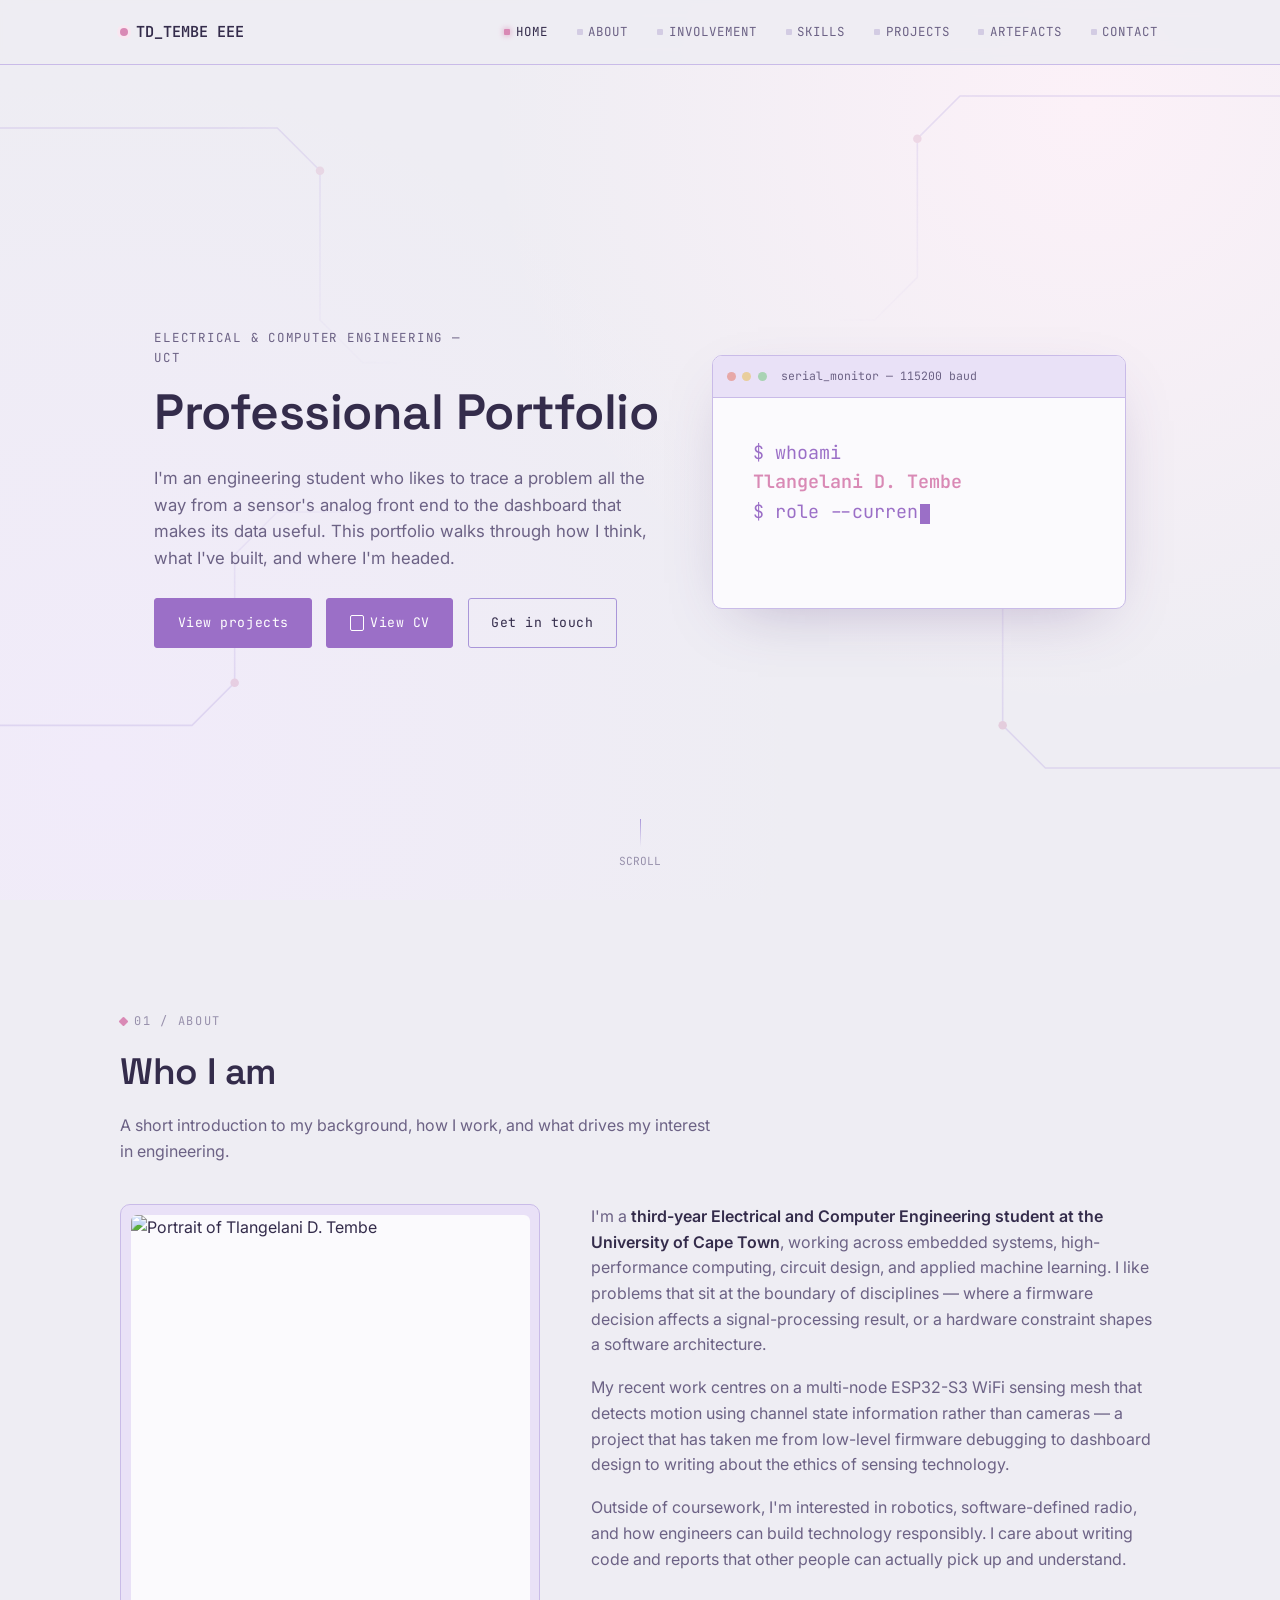
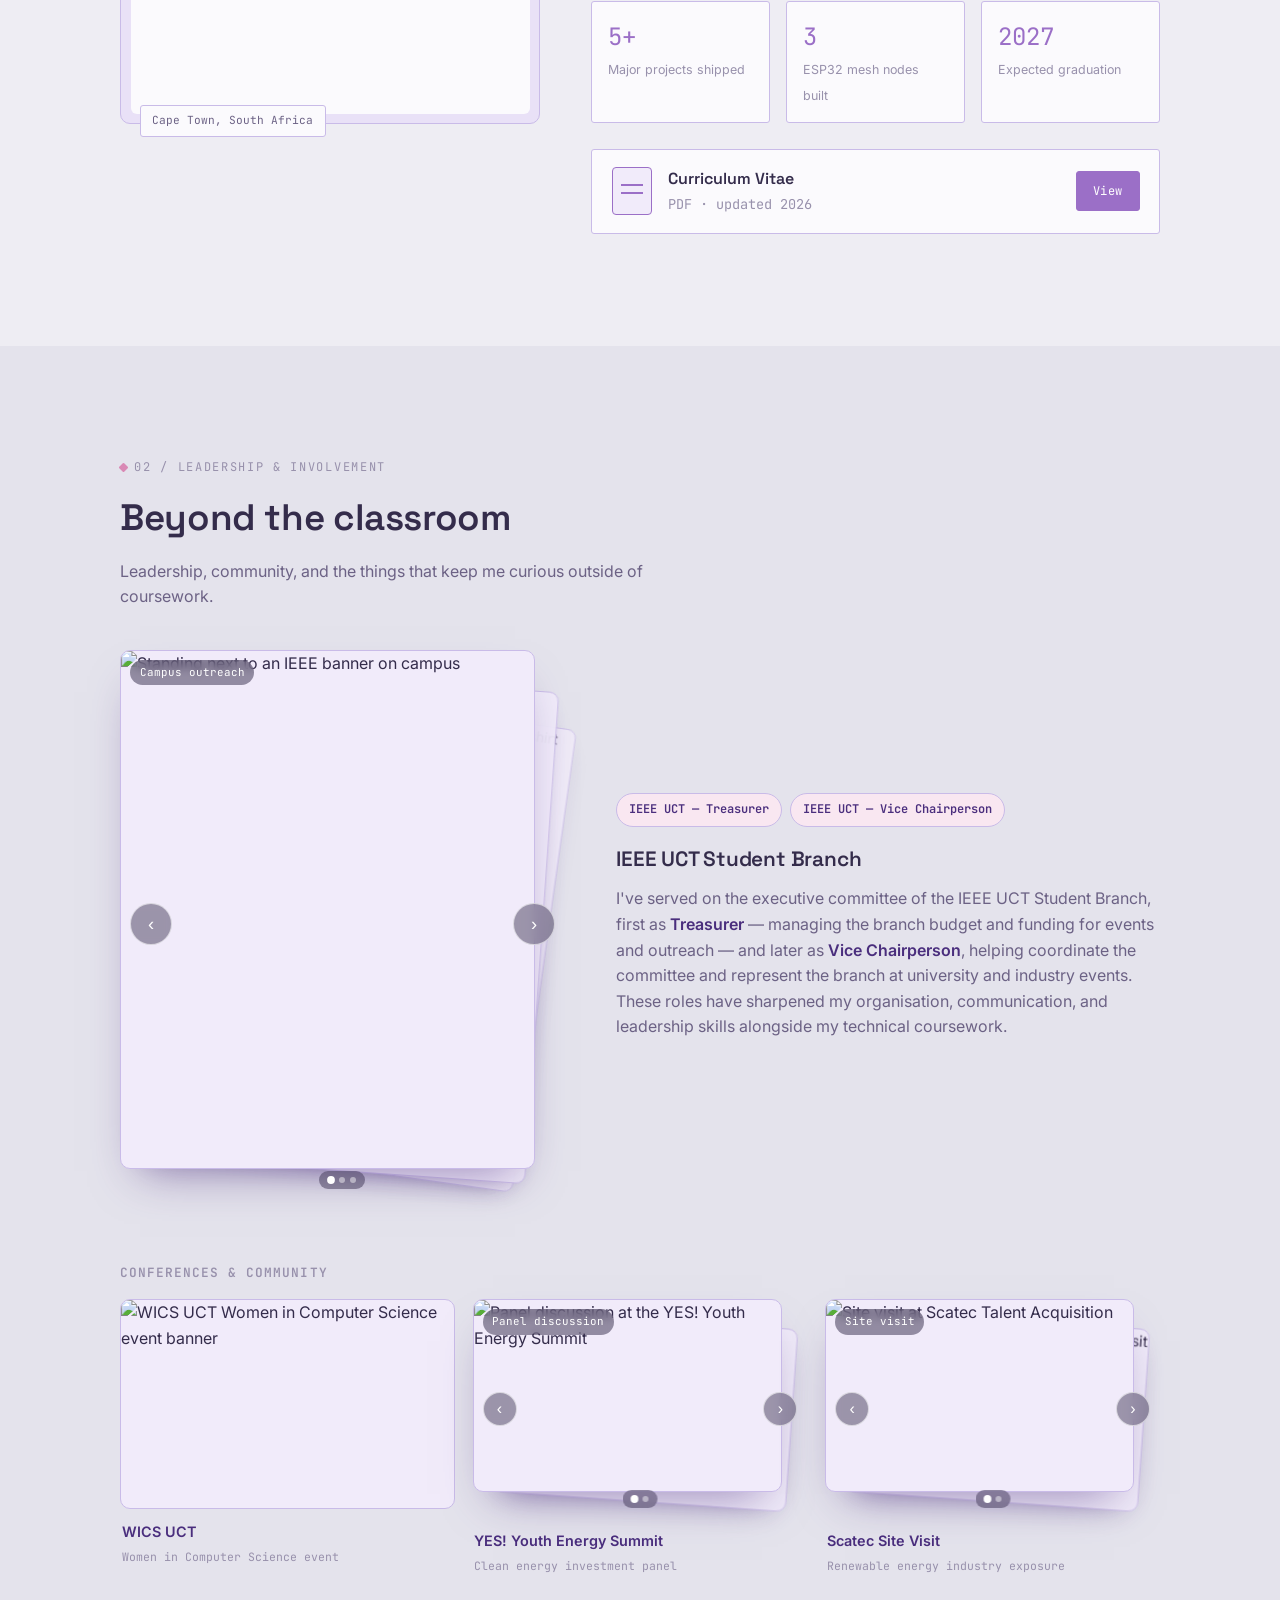
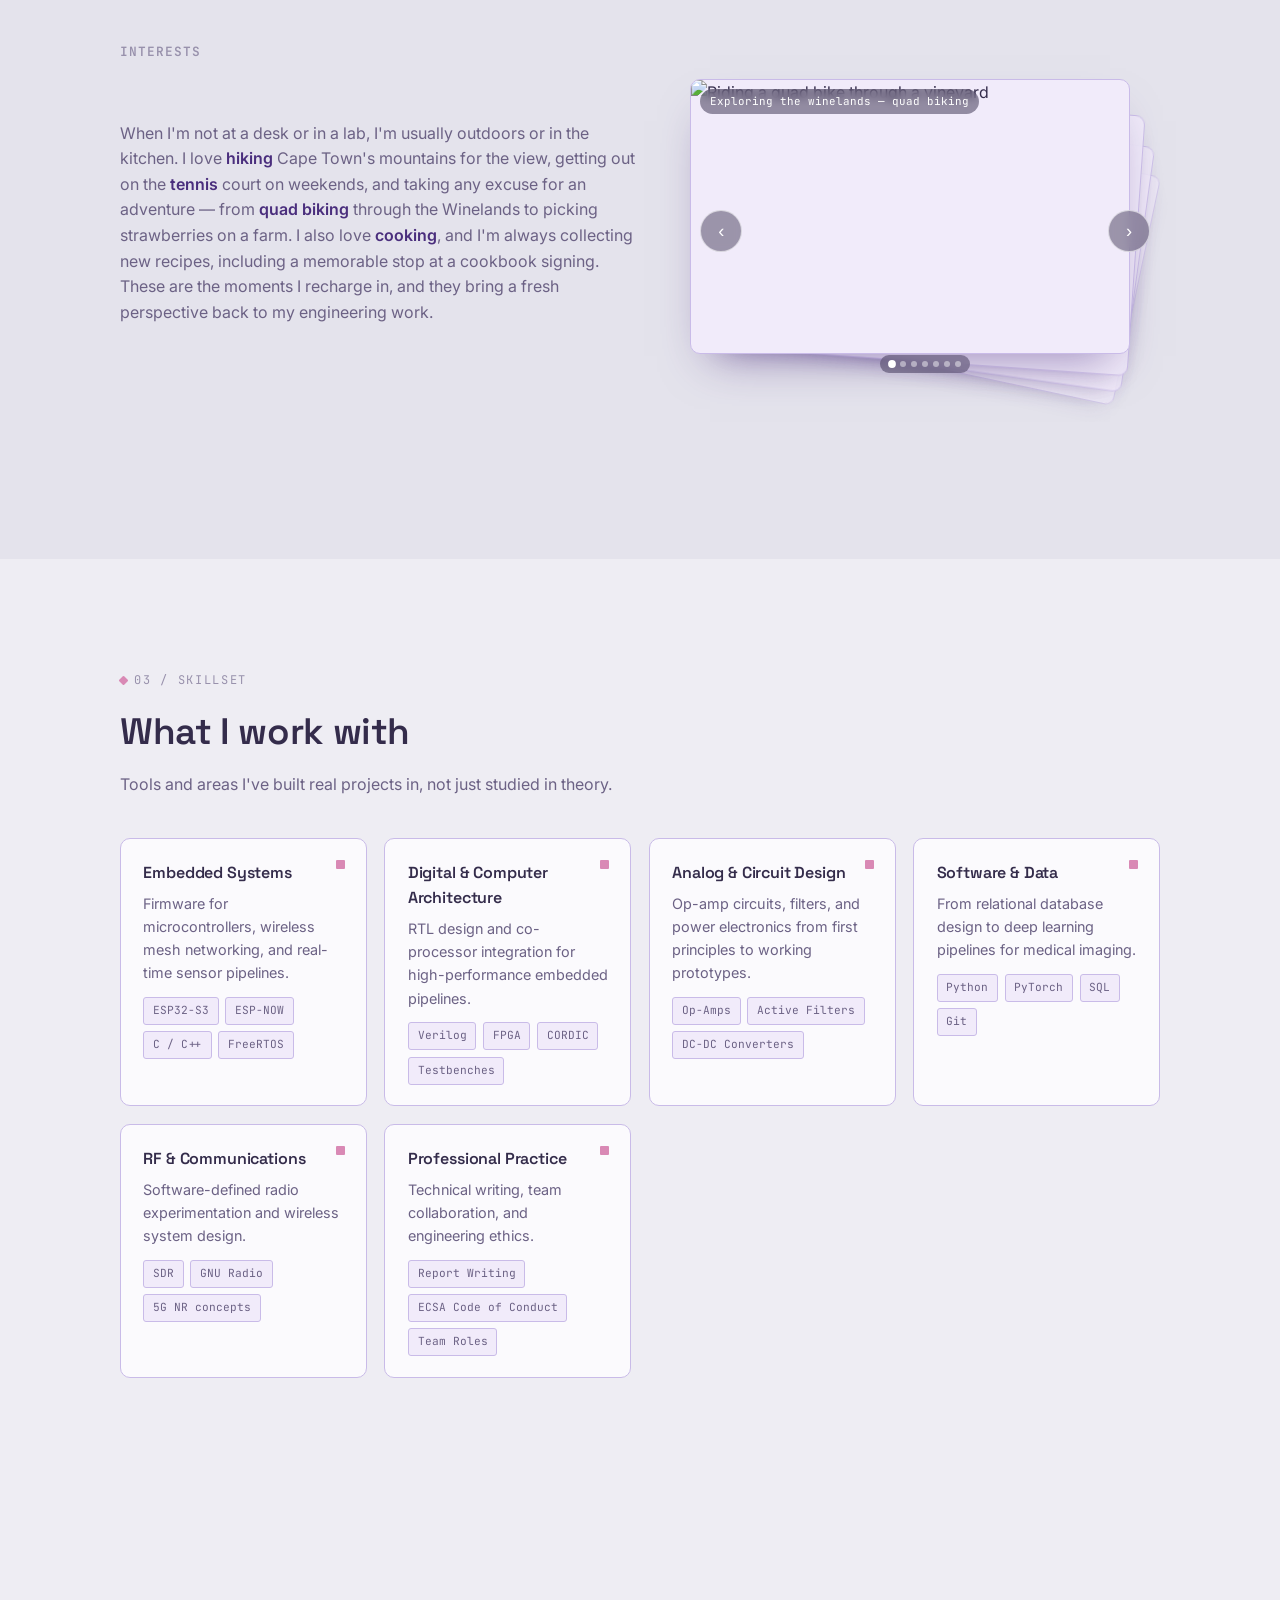
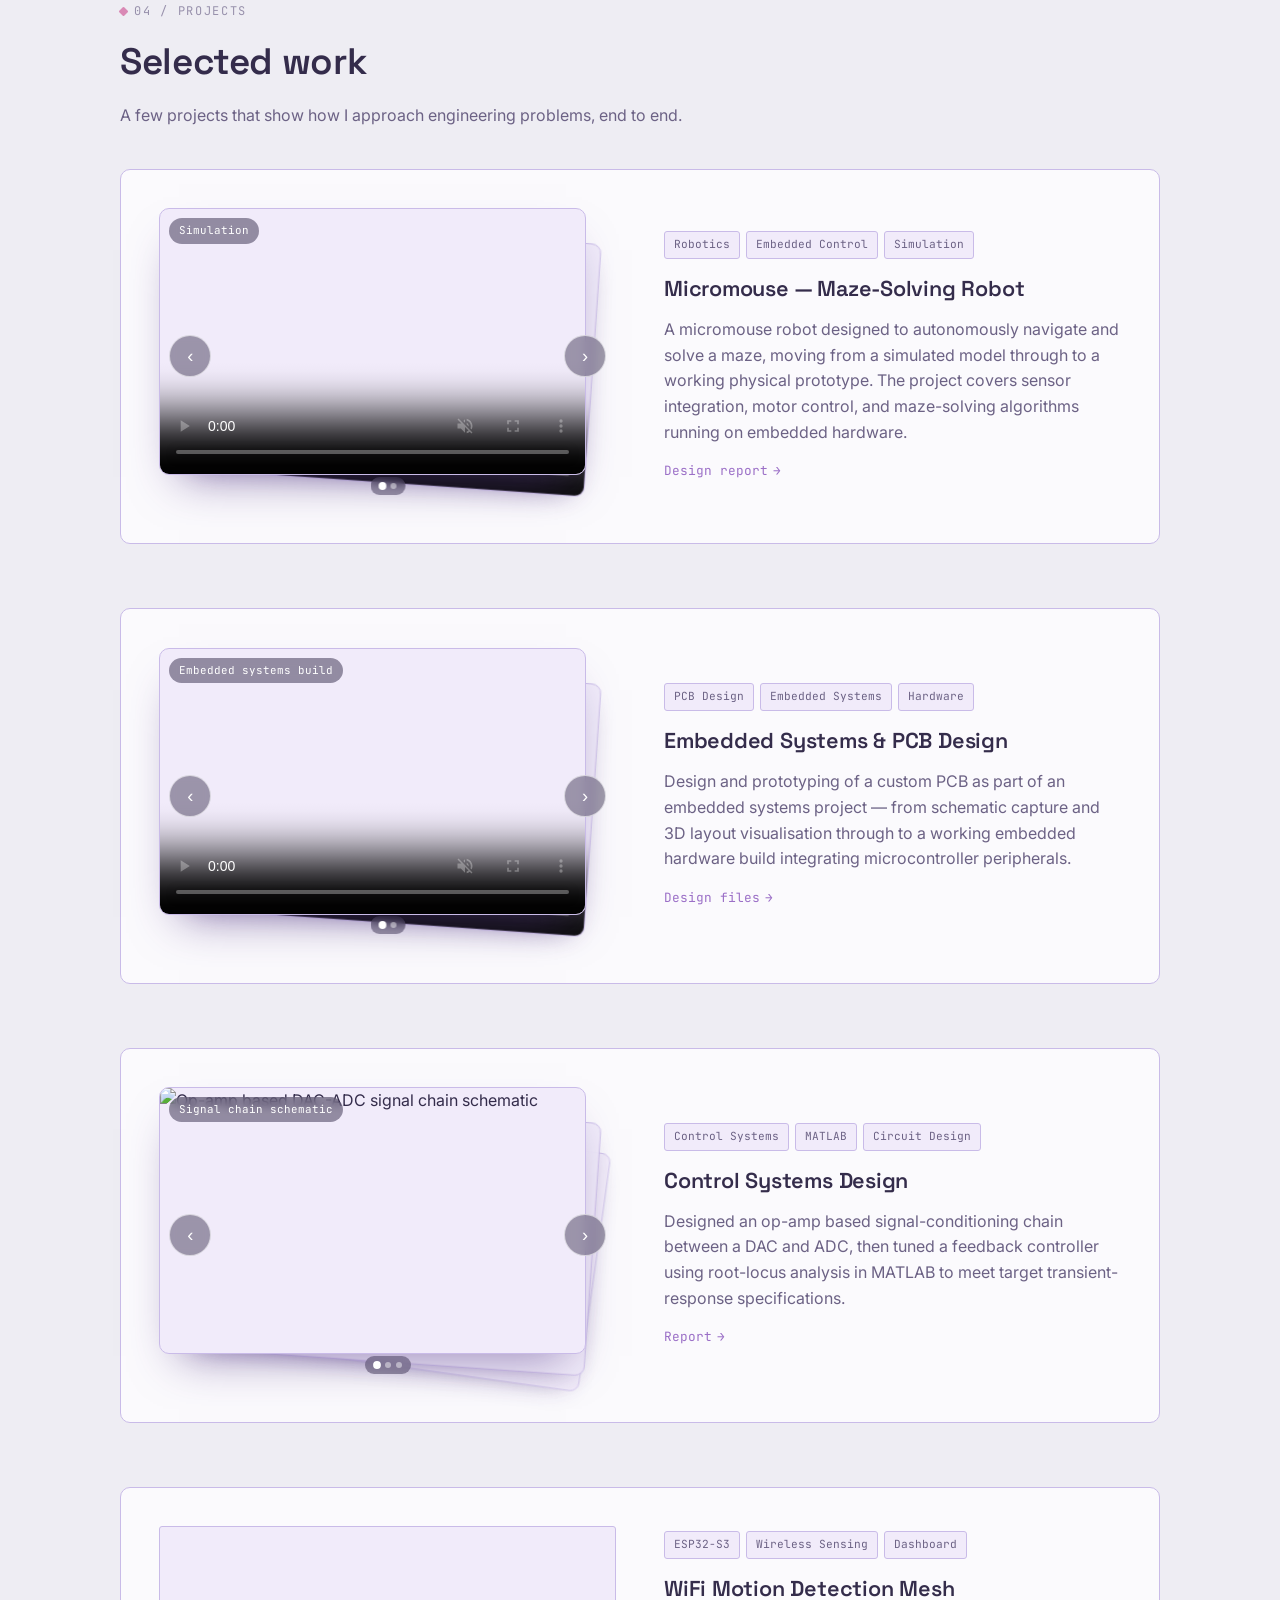
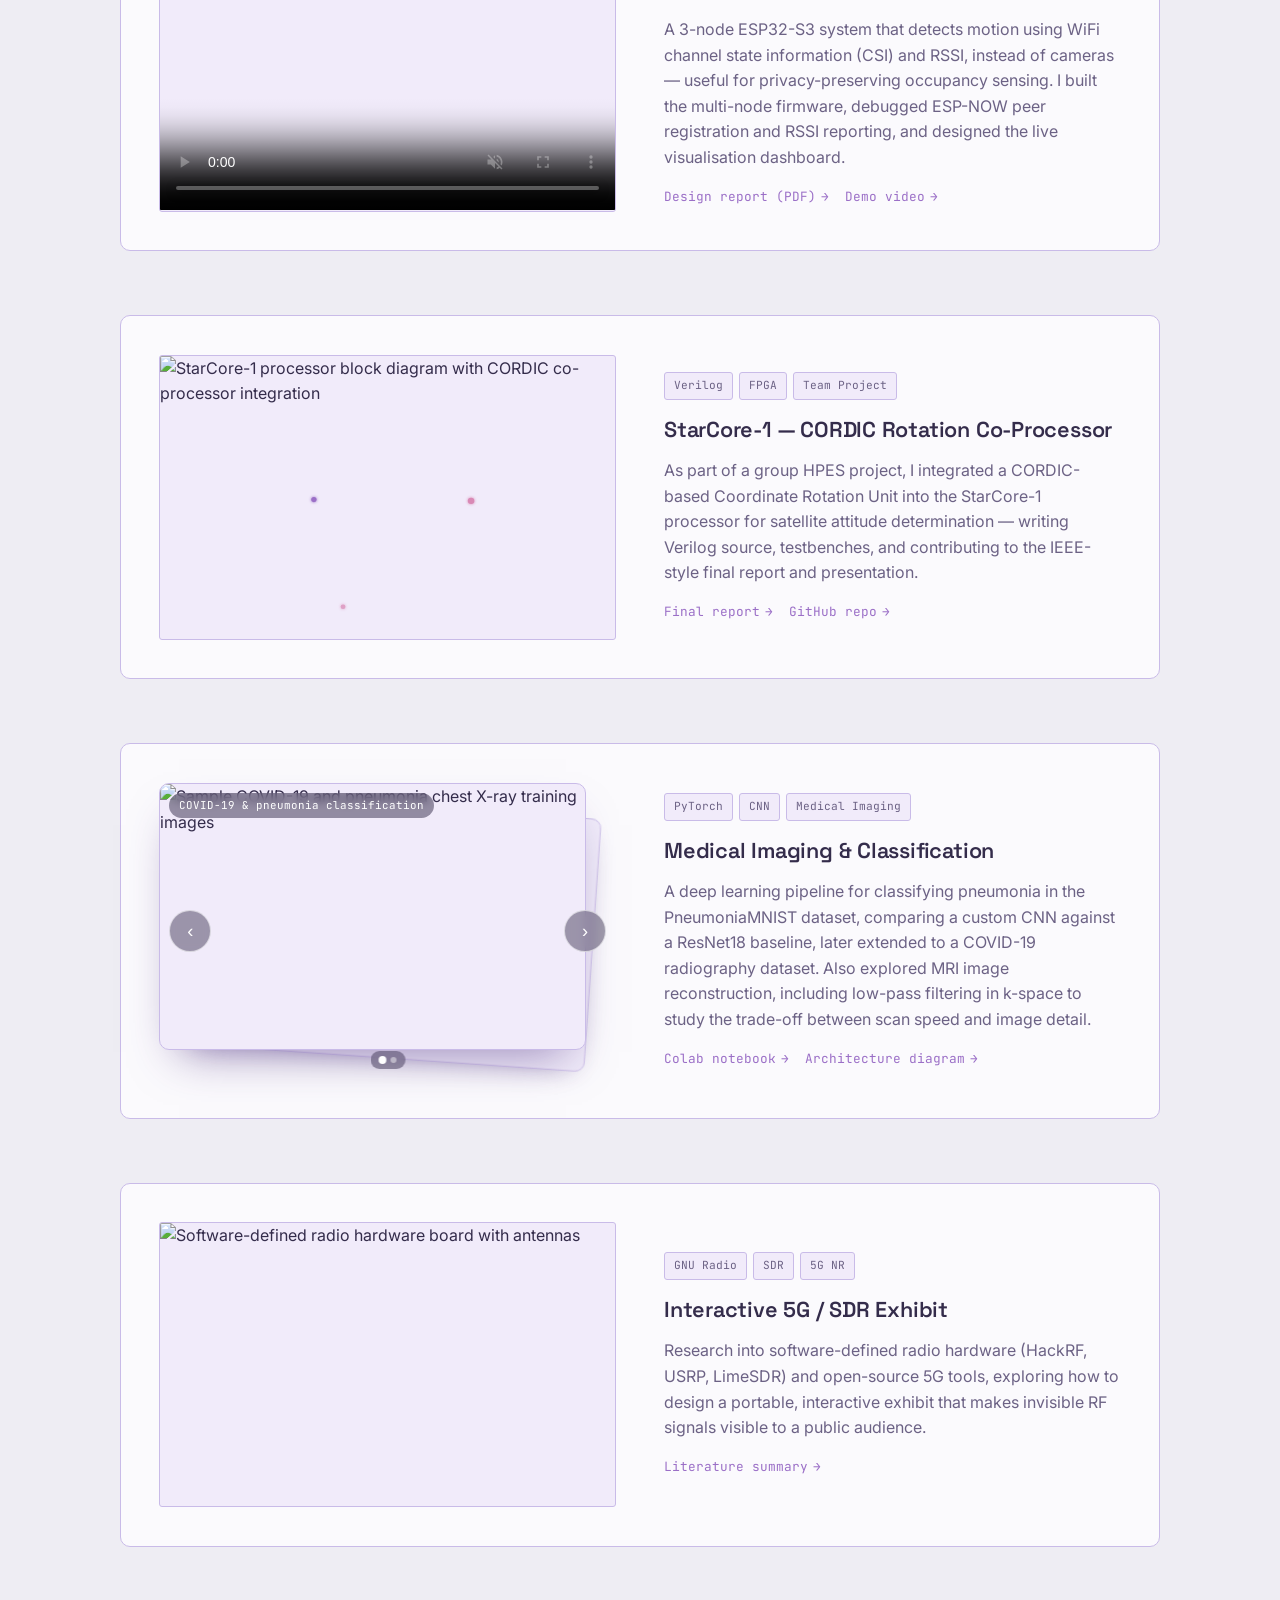
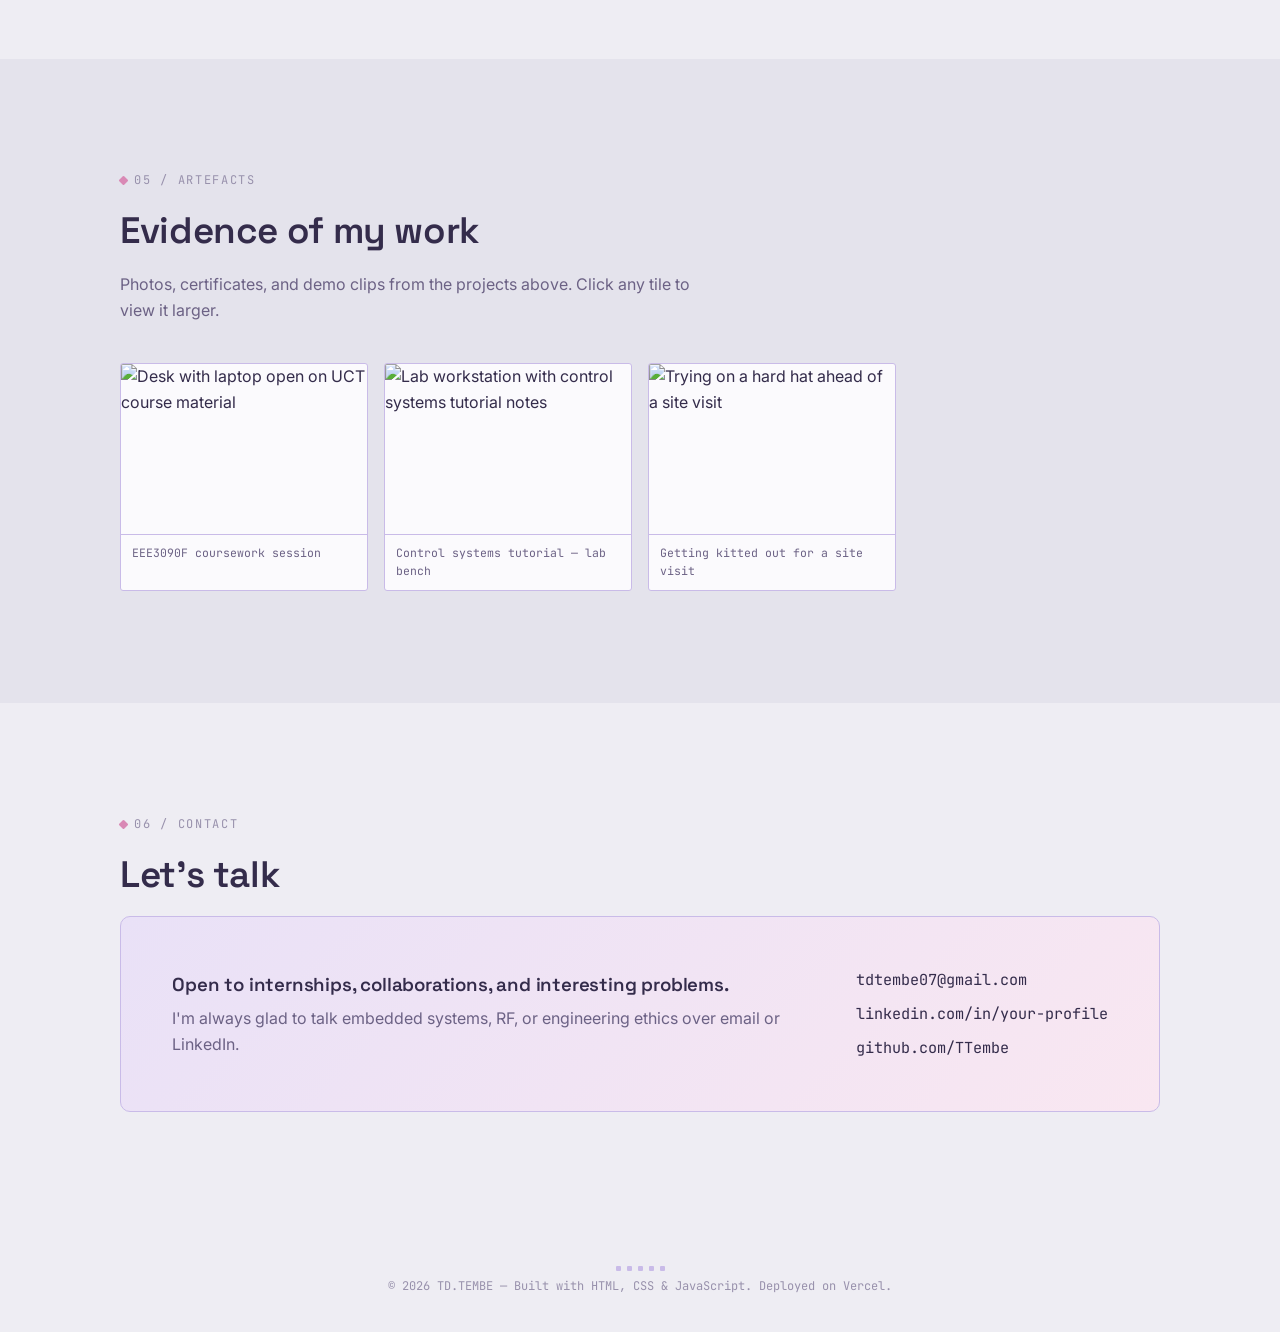
==== index.html @ f71662ce "Add files via upload" ====
<!DOCTYPE html>
<html lang="en">
<head>
<meta charset="UTF-8">
<meta name="viewport" content="width=device-width, initial-scale=1.0">
<title>Tlangelani D. Tembe | Electrical &amp; Computer Engineering Portfolio</title>
<meta name="description" content="E-portfolio of Tlangelani Tembe, Electrical and Computer Engineering student at UCT — embedded systems, RF, and edge AI projects.">

<link rel="preconnect" href="https://fonts.googleapis.com">
<link rel="preconnect" href="https://fonts.gstatic.com" crossorigin>
<link href="https://fonts.googleapis.com/css2?family=Space+Grotesk:wght@500;600;700&family=Inter:wght@400;500;600&family=JetBrains+Mono:wght@400;500;600&display=swap" rel="stylesheet">
<link rel="stylesheet" href="style.css">
</head>
<body>

<!-- ============================== NAV ============================== -->
<nav class="nav">
  <div class="wrap">
    <a href="#home" class="nav-brand"><span class="dot"></span>TD_TEMBE  EEE</a>
    <button class="nav-toggle" id="navToggle" aria-label="Toggle menu" aria-expanded="false">
      <span></span>
    </button>
    <ul class="nav-links" id="navLinks">
      <li><a href="#home" class="nav-link" data-section="home">Home</a></li>
      <li><a href="#about" class="nav-link" data-section="about">About</a></li>
      <li><a href="#involvement" class="nav-link" data-section="involvement">Involvement</a></li>
      <li><a href="#skills" class="nav-link" data-section="skills">Skills</a></li>
      <li><a href="#projects" class="nav-link" data-section="projects">Projects</a></li>
      <li><a href="#artefacts" class="nav-link" data-section="artefacts">Artefacts</a></li>
      <li><a href="#contact" class="nav-link" data-section="contact">Contact</a></li>
    </ul>
  </div>
</nav>

<!-- ============================== HERO ============================== -->
<header class="hero" id="home">
  <svg class="hero-traces" viewBox="0 0 1200 800" preserveAspectRatio="none" aria-hidden="true">
    <g fill="none" stroke="#C9BBE8" stroke-width="1.5">
      <path d="M0 120 H260 L300 160 V300 L340 340 H700"/>
      <path d="M1200 90 H900 L860 130 V260 L820 300 H520"/>
      <path d="M0 680 H180 L220 640 V520 L260 480 H560"/>
      <path d="M1200 720 H980 L940 680 V560 L980 520 H760"/>
    </g>
    <g fill="#D9A8C4">
      <circle cx="300" cy="160" r="4"/>
      <circle cx="700" cy="340" r="4"/>
      <circle cx="860" cy="130" r="4"/>
      <circle cx="520" cy="300" r="4"/>
      <circle cx="220" cy="640" r="4"/>
      <circle cx="560" cy="480" r="4"/>
      <circle cx="940" cy="680" r="4"/>
      <circle cx="760" cy="520" r="4"/>
    </g>
  </svg>

  <div class="wrap hero-inner">
    <div class="hero-copy">
      <p class="kicker">Electrical &amp; Computer Engineering — UCT</p>
      <h1>Professional Portfolio</h1>
      <p>I'm an engineering student who likes to trace a problem all the way from a sensor's analog front end to the dashboard that makes its data useful. This portfolio walks through how I think, what I've built, and where I'm headed.</p>
      <div class="hero-actions">
        <a href="#projects" class="btn">View projects</a>
        <!-- EDIT ME: add your CV file to assets/documents/CV.pdf, or update this path -->
        <button type="button" class="btn cv view-cv-trigger">View CV</button>
        <a href="#contact" class="btn ghost">Get in touch</a>
      </div>
    </div>

    <div class="terminal">
      <div class="terminal-bar">
        <span class="tdot"></span><span class="tdot"></span><span class="tdot"></span>
        <span class="terminal-title">serial_monitor — 115200 baud</span>
      </div>
      <div class="terminal-body" id="typeTarget">
        <span class="prompt">$</span> whoami<br>
        <span class="cursor" id="typeCursor"></span>
      </div>
    </div>
  </div>

  <div class="scroll-cue"><span class="line"></span>SCROLL</div>
</header>

<!-- ============================== ABOUT ============================== -->
<section id="about">
  <div class="wrap">
    <div class="eyebrow">01 / About</div>
    <h2 class="section-title reveal from-up">Who I am</h2>
    <p class="section-sub reveal from-up">A short introduction to my background, how I work, and what drives my interest in engineering.</p>

    <div class="about-grid">
      <div class="reveal from-left">
        <div class="portrait-frame">
          <!--
            EDIT ME: replace the src below with your own photo.
            Put your image file in assets/images/ and reference it,
            e.g. src="assets/images/profile.jpg"
          -->
          <img src="assets/images/ProfilePhoto.jpg" alt="Portrait of Tlangelani D. Tembe">
          <span class="portrait-tag">Cape Town, South Africa</span>
        </div>
      </div>

      <div class="about-copy reveal from-right">
        <p>I'm a <strong>third-year Electrical and Computer Engineering student at the University of Cape Town</strong>, working across embedded systems, high-performance computing, circuit design, and applied machine learning. I like problems that sit at the boundary of disciplines — where a firmware decision affects a signal-processing result, or a hardware constraint shapes a software architecture.</p>
        <p>My recent work centres on a multi-node ESP32-S3 WiFi sensing mesh that detects motion using channel state information rather than cameras — a project that has taken me from low-level firmware debugging to dashboard design to writing about the ethics of sensing technology.</p>
        <p>Outside of coursework, I'm interested in robotics, software-defined radio, and how engineers can build technology responsibly. I care about writing code and reports that other people can actually pick up and understand.</p>

        <div class="stat-row">
          <div class="stat"><span class="num">5+</span><span class="label">Major projects shipped</span></div>
          <div class="stat"><span class="num">3</span><span class="label">ESP32 mesh nodes built</span></div>
          <div class="stat"><span class="num">2027</span><span class="label">Expected graduation</span></div>
        </div>

        <!-- EDIT ME: add your CV file to assets/documents/CV.pdf, or update this path -->
        <div class="resume-card">
          <div class="doc-icon" aria-hidden="true"></div>
          <div class="resume-copy">
            <strong>Curriculum Vitae</strong>
            <span>PDF · updated 2026</span>
          </div>
          <a href="#" class="btn view-cv-trigger">View</a>
        </div>
      </div>
    </div>
  </div>
</section>

<!-- ============================== INVOLVEMENT ============================== -->
<section class="section-alt" id="involvement">
  <div class="wrap">
    <div class="eyebrow">02 / Leadership &amp; Involvement</div>
    <h2 class="section-title reveal from-up">Beyond the classroom</h2>
    <p class="section-sub reveal from-up">Leadership, community, and the things that keep me curious outside of coursework.</p>

    <div class="leader-panel">
      <div class="reveal from-left">
        <div class="media-stack leader-stack">
          <div class="stack-frame">
            <div class="stack-item" data-caption="Campus outreach">
              <img src="assets/images/IEEE.jpg" alt="Standing next to an IEEE banner on campus">
            </div>
            <div class="stack-item" data-caption="Leading a workshop">
              <img src="assets/images/IEEE4.jpg" alt="Leading an IEEE outreach workshop">
            </div>
            <div class="stack-item" data-caption="Executive Committee">
              <img src="assets/images/IEEE2.jpg" alt="Tlangelani wearing IEEE Executive Committee shirt">
            </div>
            <!-- EDIT ME: add more <div class="stack-item">...</div> blocks here for more media -->
          </div>
          <button class="stack-arrow prev" type="button" aria-label="Previous media">‹</button>
          <button class="stack-arrow next" type="button" aria-label="Next media">›</button>
          <div class="stack-caption"></div>
          <div class="stack-dots"><span></span><span></span><span></span></div>
        </div>
      </div>
      <div class="leader-copy reveal from-right">
        <div class="role-pill-row">
          <span class="role-pill">IEEE UCT — Treasurer</span>
          <span class="role-pill">IEEE UCT — Vice Chairperson</span>
        </div>
        <h3>IEEE UCT Student Branch</h3>
        <p>I've served on the executive committee of the IEEE UCT Student Branch, first as <strong>Treasurer</strong> — managing the branch budget and funding for events and outreach — and later as <strong>Vice Chairperson</strong>, helping coordinate the committee and represent the branch at university and industry events. These roles have sharpened my organisation, communication, and leadership skills alongside my technical coursework.</p>
      </div>
    </div>

    <h4 style="font-family:var(--font-mono); font-size:0.8rem; letter-spacing:0.08em; text-transform:uppercase; color:var(--ink-faint); margin-bottom:1rem;">Conferences &amp; community</h4>
    <div class="mini-stack-grid" style="margin-bottom: clamp(2.5rem, 5vw, 4rem);">

      <!-- WICS — only one photo, so no stack chrome needed -->
      <div class="mini-stack-card reveal from-up">
        <div class="mini-stack-frame">
          <img src="assets/images/WICS.JPG" alt="WICS UCT Women in Computer Science event banner">
        </div>
        <div class="mini-stack-cap"><strong>WICS UCT</strong><span>Women in Computer Science event</span></div>
      </div>

      <!-- YES! Summit — 2 photos stacked -->
      <div class="mini-stack-card reveal from-up">
        <div class="media-stack">
          <div class="stack-frame">
            <div class="stack-item" data-caption="Panel discussion">
              <img src="assets/images/YES_Summit.jpg" alt="Panel discussion at the YES! Youth Energy Summit">
            </div>
            <div class="stack-item" data-caption="Delegate badge">
              <img src="assets/images/YES_Summit2.jpg" alt="Delegate badge at the YES! Youth Energy Summit">
            </div>
            <!-- EDIT ME: add more <div class="stack-item">...</div> blocks here for more media -->
          </div>
          <button class="stack-arrow prev" type="button" aria-label="Previous media">‹</button>
          <button class="stack-arrow next" type="button" aria-label="Next media">›</button>
          <div class="stack-caption"></div>
          <div class="stack-dots"><span></span><span></span></div>
        </div>
        <div class="mini-stack-cap"><strong>YES! Youth Energy Summit</strong><span>Clean energy investment panel</span></div>
      </div>

      <!-- Scatec — 2 photos stacked -->
      <div class="mini-stack-card reveal from-up">
        <div class="media-stack">
          <div class="stack-frame">
            <div class="stack-item" data-caption="Site visit">
              <img src="assets/images/Scatec.jpg" alt="Site visit at Scatec Talent Acquisition">
            </div>
            <div class="stack-item" data-caption="Safety briefing">
              <img src="assets/images/Scatec2.jpg" alt="PPE briefing during the Scatec site visit">
            </div>
            <!-- EDIT ME: add more <div class="stack-item">...</div> blocks here for more media -->
          </div>
          <button class="stack-arrow prev" type="button" aria-label="Previous media">‹</button>
          <button class="stack-arrow next" type="button" aria-label="Next media">›</button>
          <div class="stack-caption"></div>
          <div class="stack-dots"><span></span><span></span></div>
        </div>
        <div class="mini-stack-cap"><strong>Scatec Site Visit</strong><span>Renewable energy industry exposure</span></div>
      </div>

    </div>

    <h4 style="font-family:var(--font-mono); font-size:0.8rem; letter-spacing:0.08em; text-transform:uppercase; color:var(--ink-faint); margin-bottom:1rem;">Interests</h4>
    <div class="leader-panel text-left">
      <div class="leader-copy reveal from-left">
        <p>When I'm not at a desk or in a lab, I'm usually outdoors or in the kitchen. I love <strong>hiking</strong> Cape Town's mountains for the view, getting out on the <strong>tennis</strong> court on weekends, and taking any excuse for an adventure — from <strong>quad biking</strong> through the Winelands to picking strawberries on a farm. I also love <strong>cooking</strong>, and I'm always collecting new recipes, including a memorable stop at a cookbook signing. These are the moments I recharge in, and they bring a fresh perspective back to my engineering work.</p>
      </div>
      <div class="reveal from-right">
        <div class="media-stack">
          <div class="stack-frame">
            <div class="stack-item" data-caption="Exploring the winelands — quad biking">
              <img src="assets/images/Interests6.jpg" alt="Riding a quad bike through a vineyard">
            </div>
            <div class="stack-item" data-caption="Hiking — Lion's Head / Signal Hill">
              <img src="assets/images/Interests.jpg" alt="Standing on a mountain overlooking Cape Town">
            </div>
            <div class="stack-item" data-caption="Cooking — collecting new recipes">
              <img src="assets/images/Interests2.jpg" alt="Holding a cookbook titled A Food Love Story">
            </div>
            <div class="stack-item" data-caption="Cooking — meeting a cookbook author">
              <img src="assets/images/Interests3.jpg" alt="At a cookbook signing event with the author">
            </div>
            <div class="stack-item" data-caption="Tennis — weekend games">
              <img src="assets/images/Interests4.jpg" alt="Playing tennis on an outdoor court">
            </div>
            <div class="stack-item" data-caption="Exploring Cape Town — Clifton &amp; Camps Bay">
              <img src="assets/images/Interests5.jpg" alt="Coastal view over Clifton and Camps Bay">
            </div>
            <div class="stack-item" data-caption="Strawberry picking on a farm">
              <img src="assets/images/Interests7.jpg" alt="Strawberry picking on a farm">
            </div>
            <!-- EDIT ME: add more <div class="stack-item">...</div> blocks here for more media -->
          </div>
          <button class="stack-arrow prev" type="button" aria-label="Previous media">‹</button>
          <button class="stack-arrow next" type="button" aria-label="Next media">›</button>
          <div class="stack-caption"></div>
          <div class="stack-dots"><span></span><span></span><span></span><span></span><span></span><span></span><span></span></div>
        </div>
      </div>
    </div>
  </div>
</section>

<!-- ============================== SKILLS ============================== -->
<section id="skills">
  <div class="wrap">
    <div class="eyebrow">03 / Skillset</div>
    <h2 class="section-title reveal from-up">What I work with</h2>
    <p class="section-sub reveal from-up">Tools and areas I've built real projects in, not just studied in theory.</p>

    <div class="skill-board">
      <div class="skill-node reveal from-left">
        <h4>Embedded Systems</h4>
        <p>Firmware for microcontrollers, wireless mesh networking, and real-time sensor pipelines.</p>
        <div class="chip-row">
          <span class="chip">ESP32-S3</span><span class="chip">ESP-NOW</span><span class="chip">C / C++</span><span class="chip">FreeRTOS</span>
        </div>
      </div>
      <div class="skill-node reveal from-left">
        <h4>Digital &amp; Computer Architecture</h4>
        <p>RTL design and co-processor integration for high-performance embedded pipelines.</p>
        <div class="chip-row">
          <span class="chip">Verilog</span><span class="chip">FPGA</span><span class="chip">CORDIC</span><span class="chip">Testbenches</span>
        </div>
      </div>
      <div class="skill-node reveal from-right">
        <h4>Analog &amp; Circuit Design</h4>
        <p>Op-amp circuits, filters, and power electronics from first principles to working prototypes.</p>
        <div class="chip-row">
          <span class="chip">Op-Amps</span><span class="chip">Active Filters</span><span class="chip">DC-DC Converters</span>
        </div>
      </div>
      <div class="skill-node reveal from-right">
        <h4>Software &amp; Data</h4>
        <p>From relational database design to deep learning pipelines for medical imaging.</p>
        <div class="chip-row">
          <span class="chip">Python</span><span class="chip">PyTorch</span><span class="chip">SQL</span><span class="chip">Git</span>
        </div>
      </div>
      <div class="skill-node reveal from-left">
        <h4>RF &amp; Communications</h4>
        <p>Software-defined radio experimentation and wireless system design.</p>
        <div class="chip-row">
          <span class="chip">SDR</span><span class="chip">GNU Radio</span><span class="chip">5G NR concepts</span>
        </div>
      </div>
      <div class="skill-node reveal from-right">
        <h4>Professional Practice</h4>
        <p>Technical writing, team collaboration, and engineering ethics.</p>
        <div class="chip-row">
          <span class="chip">Report Writing</span><span class="chip">ECSA Code of Conduct</span><span class="chip">Team Roles</span>
        </div>
      </div>
    </div>
  </div>
</section>

<!-- ============================== PROJECTS ============================== -->
<section id="projects">
  <div class="wrap">
    <div class="eyebrow">04 / Projects</div>
    <h2 class="section-title reveal from-up">Selected work</h2>
    <p class="section-sub reveal from-up">A few projects that show how I approach engineering problems, end to end.</p>

    <div class="project-list">

      <!-- Project 1 — Micromouse: 2 videos stacked, click to cycle -->
      <article class="project-card reveal from-left">
        <div class="project-media">
          <div class="media-stack">
            <div class="stack-frame">
              <div class="stack-item" data-caption="Simulation">
                <video muted playsinline controls preload="metadata"
                       poster="assets/images/posters/Micromouse_simulation_poster.jpg"
                       src="assets/videos/Micromouse_simulation.mp4"></video>
              </div>
              <div class="stack-item" data-caption="Practical demo">
                <video muted playsinline controls preload="metadata"
                       poster="assets/images/posters/Micromouse_PracticalDemo_poster.jpg"
                       src="assets/videos/Micromouse_PracticalDemo.mp4"></video>
              </div>
              <!-- EDIT ME: add more <div class="stack-item">...</div> blocks here for more media -->
            </div>
            <button class="stack-arrow prev" type="button" aria-label="Previous media">‹</button>
            <button class="stack-arrow next" type="button" aria-label="Next media">›</button>
            <div class="stack-caption"></div>
            <div class="stack-dots"><span></span><span></span></div>
          </div>
        </div>
        <div class="project-text">
          <div class="tag-row"><span class="chip">Robotics</span><span class="chip">Embedded Control</span><span class="chip">Simulation</span></div>
          <h3>Micromouse — Maze-Solving Robot</h3>
          <p>A micromouse robot designed to autonomously navigate and solve a maze, moving from a simulated model through to a working physical prototype. The project covers sensor integration, motor control, and maze-solving algorithms running on embedded hardware.</p>
          <div class="project-links">
            <a href="#">Design report</a>
          </div>
        </div>
      </article>

      <!-- Project 2 — Embedded systems & PCB: 2 videos stacked -->
      <article class="project-card reveal from-right">
        <div class="project-media">
          <div class="media-stack">
            <div class="stack-frame">
              <div class="stack-item" data-caption="Embedded systems build">
                <video muted playsinline controls preload="metadata"
                       poster="assets/images/posters/Embedded_systems_poster.jpg"
                       src="assets/videos/Embedded_systems.mp4"></video>
              </div>
              <div class="stack-item" data-caption="PCB 3D render">
                <video muted playsinline controls preload="metadata"
                       poster="assets/images/posters/PCB_3D_poster.jpg"
                       src="assets/videos/PCB_3D.mp4"></video>
              </div>
              <!-- EDIT ME: add more <div class="stack-item">...</div> blocks here for more media -->
            </div>
            <button class="stack-arrow prev" type="button" aria-label="Previous media">‹</button>
            <button class="stack-arrow next" type="button" aria-label="Next media">›</button>
            <div class="stack-caption"></div>
            <div class="stack-dots"><span></span><span></span></div>
          </div>
        </div>
        <div class="project-text">
          <div class="tag-row"><span class="chip">PCB Design</span><span class="chip">Embedded Systems</span><span class="chip">Hardware</span></div>
          <h3>Embedded Systems &amp; PCB Design</h3>
          <p>Design and prototyping of a custom PCB as part of an embedded systems project — from schematic capture and 3D layout visualisation through to a working embedded hardware build integrating microcontroller peripherals.</p>
          <div class="project-links">
            <a href="#">Design files</a>
          </div>
        </div>
      </article>

      <!-- Project 3 — Control systems: 2 images stacked -->
      <article class="project-card reveal from-left">
        <div class="project-media">
          <div class="media-stack">
            <div class="stack-frame">
              <div class="stack-item" data-caption="Signal chain schematic">
                <img src="assets/images/controller.jpg" alt="Op-amp based DAC-ADC signal chain schematic">
              </div>
              <div class="stack-item" data-caption="MATLAB root-locus tuning">
                <img src="assets/images/controller2.jpg" alt="MATLAB root locus and step response tuning">
              </div>
              <div class="stack-item" data-caption="Breadboard prototype">
                <img src="assets/images/Controller3.jpg" alt="Breadboard prototype of the signal-conditioning circuit">
              </div>
              <!-- EDIT ME: add more <div class="stack-item">...</div> blocks here for more media -->
            </div>
            <button class="stack-arrow prev" type="button" aria-label="Previous media">‹</button>
            <button class="stack-arrow next" type="button" aria-label="Next media">›</button>
            <div class="stack-caption"></div>
            <div class="stack-dots"><span></span><span></span><span></span></div>
          </div>
        </div>
        <div class="project-text">
          <div class="tag-row"><span class="chip">Control Systems</span><span class="chip">MATLAB</span><span class="chip">Circuit Design</span></div>
          <h3>Control Systems Design</h3>
          <p>Designed an op-amp based signal-conditioning chain between a DAC and ADC, then tuned a feedback controller using root-locus analysis in MATLAB to meet target transient-response specifications.</p>
          <div class="project-links">
            <a href="#">Report</a>
          </div>
        </div>
      </article>

      <!-- Project 4 (original) -->
      <article class="project-card reveal from-right">
        <div class="project-media">
          <video muted playsinline controls preload="metadata"
                 poster="assets/images/posters/WiFi_Motion_Radar_poster.jpg"
                 src="assets/videos/WiFi_Motion_Radar_Simulation.mp4"></video>
        </div>
        <div class="project-text">
          <div class="tag-row"><span class="chip">ESP32-S3</span><span class="chip">Wireless Sensing</span><span class="chip">Dashboard</span></div>
          <h3>WiFi Motion Detection Mesh</h3>
          <p>A 3-node ESP32-S3 system that detects motion using WiFi channel state information (CSI) and RSSI, instead of cameras — useful for privacy-preserving occupancy sensing. I built the multi-node firmware, debugged ESP-NOW peer registration and RSSI reporting, and designed the live visualisation dashboard.</p>
          <div class="project-links">
            <a href="#">Design report (PDF)</a>
            <a href="#">Demo video</a>
          </div>
        </div>
      </article>

      <!-- Project 2 -->
      <article class="project-card reveal from-right">
        <div class="project-media flow-diagram">
          <!-- Animated dots trace the data path through the pipeline — a live,
               video-like effect for this static diagram. See .flow-diagram /
               .flow-svg in style.css to adjust paths, speed, or colour. -->
          <img src="assets/images/Star_Core.jpg" alt="StarCore-1 processor block diagram with CORDIC co-processor integration">
          <svg class="flow-svg" viewBox="0 0 1536 1017" preserveAspectRatio="none" aria-hidden="true">
            <path id="flowPathA" d="M40,300 H520 V520 H1480" fill="none" stroke="none"/>
            <path id="flowPathB" d="M520,180 V520" fill="none" stroke="none"/>
            <path id="flowPathC" d="M60,900 H1480" fill="none" stroke="none"/>
            <circle r="11" class="flow-dot flow-dot-a">
              <animateMotion dur="4s" repeatCount="indefinite">
                <mpath href="#flowPathA"/>
              </animateMotion>
            </circle>
            <circle r="9" class="flow-dot flow-dot-b">
              <animateMotion dur="2.5s" repeatCount="indefinite" begin="0.5s">
                <mpath href="#flowPathB"/>
              </animateMotion>
            </circle>
            <circle r="8" class="flow-dot flow-dot-c">
              <animateMotion dur="5s" repeatCount="indefinite" begin="1s">
                <mpath href="#flowPathC"/>
              </animateMotion>
            </circle>
          </svg>
        </div>
        <div class="project-text">
          <div class="tag-row"><span class="chip">Verilog</span><span class="chip">FPGA</span><span class="chip">Team Project</span></div>
          <h3>StarCore-1 — CORDIC Rotation Co-Processor</h3>
          <p>As part of a group HPES project, I integrated a CORDIC-based Coordinate Rotation Unit into the StarCore-1 processor for satellite attitude determination — writing Verilog source, testbenches, and contributing to the IEEE-style final report and presentation.</p>
          <div class="project-links">
            <a href="#">Final report</a>
            <a href="#">GitHub repo</a>
          </div>
        </div>
      </article>

      <!-- Project 3 -->
      <article class="project-card reveal from-left">
        <div class="project-media">
          <div class="media-stack">
            <div class="stack-frame">
              <div class="stack-item" data-caption="COVID-19 &amp; pneumonia classification">
                <img src="assets/images/Covid_Pneumonia.jpg" alt="Sample COVID-19 and pneumonia chest X-ray training images">
              </div>
              <div class="stack-item" data-caption="MRI k-space filtering">
                <img src="assets/images/MRI_Scan.jpg" alt="MRI brain scan low-pass filtering in k-space">
              </div>
              <!-- EDIT ME: add more <div class="stack-item">...</div> blocks here for more media -->
            </div>
            <button class="stack-arrow prev" type="button" aria-label="Previous media">‹</button>
            <button class="stack-arrow next" type="button" aria-label="Next media">›</button>
            <div class="stack-caption"></div>
            <div class="stack-dots"><span></span><span></span></div>
          </div>
        </div>
        <div class="project-text">
          <div class="tag-row"><span class="chip">PyTorch</span><span class="chip">CNN</span><span class="chip">Medical Imaging</span></div>
          <h3>Medical Imaging &amp; Classification</h3>
          <p>A deep learning pipeline for classifying pneumonia in the PneumoniaMNIST dataset, comparing a custom CNN against a ResNet18 baseline, later extended to a COVID-19 radiography dataset. Also explored MRI image reconstruction, including low-pass filtering in k-space to study the trade-off between scan speed and image detail.</p>
          <div class="project-links">
            <a href="#">Colab notebook</a>
            <a href="#">Architecture diagram</a>
          </div>
        </div>
      </article>

      <!-- Project 4 -->
      <article class="project-card reveal from-right">
        <div class="project-media">
          <img src="assets/images/SDR.jpg" alt="Software-defined radio hardware board with antennas">
        </div>
        <div class="project-text">
          <div class="tag-row"><span class="chip">GNU Radio</span><span class="chip">SDR</span><span class="chip">5G NR</span></div>
          <h3>Interactive 5G / SDR Exhibit</h3>
          <p>Research into software-defined radio hardware (HackRF, USRP, LimeSDR) and open-source 5G tools, exploring how to design a portable, interactive exhibit that makes invisible RF signals visible to a public audience.</p>
          <div class="project-links">
            <a href="#">Literature summary</a>
          </div>
        </div>
      </article>

    </div>
  </div>
</section>

<!-- ============================== ARTEFACTS ============================== -->
<section class="section-alt" id="artefacts">
  <div class="wrap">
    <div class="eyebrow">05 / Artefacts</div>
    <h2 class="section-title reveal from-up">Evidence of my work</h2>
    <p class="section-sub reveal from-up">Photos, certificates, and demo clips from the projects above. Click any tile to view it larger.</p>

    <div class="gallery" id="gallery">
      <!--
        EDIT ME: each gallery-item is one photo or video.
        Copy a block, change the file path and caption. See README.
      -->
      <div class="gallery-item reveal from-up" data-full="assets/images/Work.jpg" data-type="image">
        <img src="assets/images/Work.jpg" alt="Desk with laptop open on UCT course material">
        <div class="gallery-cap">EEE3090F coursework session</div>
      </div>
      <div class="gallery-item reveal from-up" data-full="assets/images/Work2.jpg" data-type="image">
        <img src="assets/images/Work2.jpg" alt="Lab workstation with control systems tutorial notes">
        <div class="gallery-cap">Control systems tutorial — lab bench</div>
      </div>
      <div class="gallery-item reveal from-up" data-full="assets/images/Work3.jpg" data-type="image">
        <img src="assets/images/Work3.jpg" alt="Trying on a hard hat ahead of a site visit">
        <div class="gallery-cap">Getting kitted out for a site visit</div>
      </div>
    </div>
  </div>
</section>

<!-- ============================== CONTACT ============================== -->
<section id="contact">
  <div class="wrap">
    <div class="eyebrow">06 / Contact</div>
    <h2 class="section-title reveal from-up">Let's talk</h2>

    <div class="contact-panel reveal from-up">
      <div>
        <h3 style="margin-bottom:0.4rem;">Open to internships, collaborations, and interesting problems.</h3>
        <p style="color:var(--ink-soft); margin:0;">I'm always glad to talk embedded systems, RF, or engineering ethics over email or LinkedIn.</p>
      </div>
      <div class="contact-links">
        <a href="mailto:your.email@example.com">tdtembe07@gmail.com</a>
        <a href="https://linkedin.com/in/your-profile" target="_blank" rel="noopener">linkedin.com/in/your-profile</a>
        <a href="https://github.com/your-username" target="_blank" rel="noopener">github.com/TTembe</a>
      </div>
    </div>
  </div>
</section>

<footer>
  <div class="pin-divider"><span></span><span></span><span></span><span></span><span></span></div>
  &copy; <span id="year"></span> TD.TEMBE — Built with HTML, CSS &amp; JavaScript. Deployed on Vercel.
</footer>

<!-- ============================== LIGHTBOX ============================== -->
<div class="lightbox" id="lightbox">
  <button class="lightbox-close" id="lightboxClose" aria-label="Close">✕</button>
  <div class="lightbox-inner" id="lightboxInner"></div>
</div>

<!-- ============================== CV VIEWER ============================== -->
<!-- EDIT ME: add your CV file to assets/documents/CV.pdf, or update the two paths below -->
<div class="cv-modal" id="cvModal">
  <div class="cv-modal-inner">
    <div class="cv-modal-bar">
      <span>Curriculum Vitae</span>
      <div class="cv-modal-actions">
        <a href="assets/documents/CV.pdf" class="btn" download>Download</a>
        <button class="cv-modal-close" id="cvModalClose" aria-label="Close">✕</button>
      </div>
    </div>
    <iframe class="cv-frame" id="cvFrame" src="" title="Curriculum Vitae"></iframe>
  </div>
</div>

<script src="script.js"></script>
</body>
</html>
---- style.css ----
/* ==========================================================================
   DORIS N. — ENGINEERING E-PORTFOLIO
   Design language: PCB traces, serial-monitor typography, solder-pad accents.
   Palette lives in the :root block below — change values there to re-theme
   the whole site. See README.md for the full editing guide.
   ========================================================================== */

:root {
  /* ---- Palette: light purple / light pink / light grey ---- */
  --grey-bg:      #EEEDF3;   /* main page background */
  --grey-panel:   #E4E3EC;   /* slightly deeper grey panel */
  --purple-panel: #E9E1F7;   /* light purple panel */
  --purple-soft:  #F1EBFA;   /* pale purple wash */
  --pink-panel:   #F9E7F1;   /* light pink panel */
  --pink-soft:    #FCF1F8;   /* pale pink wash */
  --card:         #FBFAFD;   /* card surface */

  --ink:          #342C4B;   /* primary text — deep plum */
  --ink-soft:     #6C6285;   /* secondary text — muted violet-grey */
  --ink-faint:    #9891AC;   /* tertiary / captions */

  --trace:        #C9BBE8;   /* circuit trace lines */
  --trace-strong: #A996D9;   /* brighter trace / hover */
  --accent:       #9B6FC7;   /* violet accent — buttons, links */
  --accent-pink:  #D989B5;   /* rose accent — highlights, LED-on state */
  --purple-dark:  #4A2E7D;   /* dark purple — bold/emphasised text */
  --led-off:      #D3CCE3;

  --radius: 3px;
  --radius-lg: 10px;
  --gap: clamp(1.5rem, 4vw, 3.5rem);

  --font-display: 'Space Grotesk', 'Segoe UI', sans-serif;
  --font-body: 'Inter', 'Segoe UI', sans-serif;
  --font-mono: 'JetBrains Mono', 'Consolas', monospace;
}

* { box-sizing: border-box; }
html { scroll-behavior: smooth; }

body {
  margin: 0;
  background: var(--grey-bg);
  color: var(--ink);
  font-family: var(--font-body);
  font-size: 16px;
  line-height: 1.6;
  -webkit-font-smoothing: antialiased;
}

@media (prefers-reduced-motion: reduce) {
  html { scroll-behavior: auto; }
  * { animation-duration: 0.01ms !important; animation-iteration-count: 1 !important; transition-duration: 0.01ms !important; }
}

a { color: var(--accent); text-decoration: none; }
a:hover { color: var(--accent-pink); }
img, video { max-width: 100%; display: block; }

/* Bold/emphasised text across every section reads in dark purple */
strong, b { color: var(--purple-dark); font-weight: 600; }

:focus-visible {
  outline: 2px solid var(--accent);
  outline-offset: 3px;
}

.wrap {
  max-width: 1120px;
  margin: 0 auto;
  padding: 0 clamp(1.25rem, 4vw, 2.5rem);
}

.eyebrow {
  font-family: var(--font-mono);
  font-size: 0.75rem;
  letter-spacing: 0.14em;
  text-transform: uppercase;
  color: var(--ink-faint);
  display: flex;
  align-items: center;
  gap: 0.6em;
  margin-bottom: 0.75rem;
}
.eyebrow::before {
  content: '';
  width: 7px; height: 7px;
  background: var(--accent-pink);
  border-radius: 1px;
  transform: rotate(45deg);
  flex: none;
}

h1, h2, h3, h4 {
  font-family: var(--font-display);
  color: var(--ink);
  margin: 0 0 0.5em;
  font-weight: 600;
  letter-spacing: -0.01em;
}

h2.section-title {
  font-size: clamp(1.6rem, 3vw, 2.3rem);
  margin-bottom: 0.3em;
}
.section-sub {
  color: var(--ink-soft);
  max-width: 60ch;
  margin: 0 0 2.5rem;
}

/* ---------------------------------------------------------------- NAV --- */
.nav {
  position: fixed;
  top: 0; left: 0; right: 0;
  z-index: 100;
  background: rgba(238, 237, 243, 0.86);
  backdrop-filter: blur(10px);
  border-bottom: 1px solid var(--trace);
  transition: background 0.3s ease;
}
.nav .wrap {
  display: flex;
  align-items: center;
  justify-content: space-between;
  height: 64px;
  max-width: 1120px;
}
.nav-brand {
  font-family: var(--font-mono);
  font-weight: 600;
  font-size: 0.95rem;
  color: var(--ink);
  display: flex;
  align-items: center;
  gap: 0.5rem;
}
.nav-brand .dot {
  width: 8px; height: 8px;
  background: var(--accent-pink);
  border-radius: 50%;
  box-shadow: 0 0 0 3px var(--pink-panel);
}
.nav-links {
  display: flex;
  gap: clamp(0.75rem, 2vw, 2rem);
  list-style: none;
  margin: 0; padding: 0;
  font-family: var(--font-mono);
  font-size: 0.78rem;
  letter-spacing: 0.08em;
  text-transform: uppercase;
}
.nav-links a {
  color: var(--ink-soft);
  position: relative;
  padding: 0.4rem 0.1rem;
  display: flex;
  align-items: center;
  gap: 0.45em;
}
.nav-links a::before {
  content: '';
  width: 6px; height: 6px;
  border-radius: 1px;
  background: var(--led-off);
  transition: background 0.25s ease, box-shadow 0.25s ease;
}
.nav-links a:hover, .nav-links a.active { color: var(--ink); }
.nav-links a.active::before,
.nav-links a:hover::before {
  background: var(--accent-pink);
  box-shadow: 0 0 6px var(--accent-pink);
}
.nav-toggle {
  display: none;
  background: none;
  border: 1px solid var(--trace);
  border-radius: var(--radius);
  width: 38px; height: 38px;
  align-items: center;
  justify-content: center;
  cursor: pointer;
}
.nav-toggle span, .nav-toggle span::before, .nav-toggle span::after {
  content: '';
  display: block;
  width: 16px; height: 2px;
  background: var(--ink);
  position: relative;
  transition: 0.2s;
}
.nav-toggle span::before { position: absolute; top: -5px; }
.nav-toggle span::after { position: absolute; top: 5px; }

@media (max-width: 760px) {
  .nav-links {
    position: fixed;
    top: 64px; right: 0;
    background: var(--grey-bg);
    border-left: 1px solid var(--trace);
    border-bottom: 1px solid var(--trace);
    flex-direction: column;
    padding: 1.5rem;
    gap: 1.1rem;
    transform: translateX(100%);
    transition: transform 0.3s ease;
  }
  .nav-links.open { transform: translateX(0); }
  .nav-toggle { display: flex; }
}

/* --------------------------------------------------------------- HERO --- */
.hero {
  min-height: 100vh;
  display: flex;
  align-items: center;
  position: relative;
  overflow: hidden;
  padding-top: 64px;
  background:
    radial-gradient(circle at 85% 12%, var(--pink-soft) 0%, transparent 45%),
    radial-gradient(circle at 8% 85%, var(--purple-soft) 0%, transparent 50%),
    var(--grey-bg);
}
.hero-traces {
  position: absolute; inset: 0; z-index: 0; opacity: 0.45; pointer-events: none;
  /* Fades the traces out behind wherever the readable content sits, so they
     stay visible as decoration near the edges but never fight with text. */
  mask-image: radial-gradient(ellipse 65% 55% at 50% 48%, transparent 30%, black 78%);
  -webkit-mask-image: radial-gradient(ellipse 65% 55% at 50% 48%, transparent 30%, black 78%);
}
.hero-inner { position: relative; z-index: 1; display: grid; grid-template-columns: 1.1fr 0.9fr; gap: var(--gap); align-items: center; }
@media (max-width: 860px) { .hero-inner { grid-template-columns: 1fr; } }

.terminal {
  background: var(--card);
  border: 1px solid var(--trace);
  border-radius: var(--radius-lg);
  box-shadow: 0 20px 60px -25px rgba(90, 60, 130, 0.35);
  overflow: hidden;
}
.terminal-bar {
  display: flex;
  align-items: center;
  gap: 0.4rem;
  padding: 0.7rem 0.9rem;
  background: var(--purple-panel);
  border-bottom: 1px solid var(--trace);
  font-family: var(--font-mono);
  font-size: 0.72rem;
  color: var(--ink-soft);
}
.terminal-bar .tdot { width: 9px; height: 9px; border-radius: 50%; background: var(--led-off); }
.terminal-bar .tdot:nth-child(1) { background: #E7A8A8; }
.terminal-bar .tdot:nth-child(2) { background: #E9CE9C; }
.terminal-bar .tdot:nth-child(3) { background: #A9D3B4; }
.terminal-title { margin-left: 0.5rem; }
.terminal-body {
  font-family: var(--font-mono);
  font-size: clamp(0.95rem, 2.2vw, 1.15rem);
  padding: clamp(1.5rem, 4vw, 2.5rem);
  min-height: 210px;
  color: var(--ink);
  white-space: pre-wrap;
}
.terminal-body .prompt { color: var(--accent); }
.terminal-body .type-name { color: var(--accent-pink); font-weight: 600; }
.terminal-body .cursor {
  display: inline-block;
  width: 0.55em; height: 1.05em;
  background: var(--accent);
  vertical-align: text-bottom;
  margin-left: 2px;
  animation: blink 0.9s steps(1) infinite;
}
@keyframes blink { 50% { opacity: 0; } }

.hero-copy .kicker {
  font-family: var(--font-mono);
  font-size: 0.78rem;
  letter-spacing: 0.14em;
  text-transform: uppercase;
  color: var(--ink-soft);
  margin-bottom: 1rem;
}
.hero-copy h1 {
  font-size: clamp(2.1rem, 5vw, 3.1rem);
  line-height: 1.12;
}
.hero-copy p {
  color: var(--ink-soft);
  max-width: 46ch;
  font-size: 1.05rem;
}
.hero-actions { display: flex; gap: 0.9rem; flex-wrap: wrap; margin-top: 1.6rem; }

.btn {
  font-family: var(--font-mono);
  font-size: 0.82rem;
  letter-spacing: 0.04em;
  padding: 0.85rem 1.4rem;
  border-radius: var(--radius);
  border: 1px solid var(--accent);
  background: var(--accent);
  color: #fff;
  cursor: pointer;
  transition: transform 0.15s ease, box-shadow 0.15s ease, background 0.15s ease;
  display: inline-flex;
  align-items: center;
  gap: 0.5em;
}
.btn:hover { background: var(--accent-pink); border-color: var(--accent-pink); color: #fff; transform: translateY(-2px); box-shadow: 0 10px 24px -12px var(--accent-pink); }
.btn.ghost {
  background: transparent;
  color: var(--ink);
  border-color: var(--trace-strong);
}
.btn.ghost:hover { background: var(--purple-panel); color: var(--ink); box-shadow: none; }

/* CV download button — small document icon drawn in CSS */
.btn.cv::before {
  content: '';
  width: 12px; height: 14px;
  border: 1.6px solid currentColor;
  border-radius: 2px;
  position: relative;
}
.btn.cv::after {
  content: '';
  position: absolute;
}

.resume-card {
  margin-top: 1.6rem;
  display: flex;
  align-items: center;
  gap: 1rem;
  background: var(--card);
  border: 1px solid var(--trace);
  border-radius: var(--radius);
  padding: 1rem 1.2rem;
}
.resume-card .doc-icon {
  flex: none;
  width: 40px; height: 48px;
  border: 1.6px solid var(--accent);
  border-radius: 4px;
  position: relative;
  background: var(--purple-soft);
}
.resume-card .doc-icon::before,
.resume-card .doc-icon::after {
  content: '';
  position: absolute;
  left: 8px; right: 8px;
  height: 2px;
  background: var(--accent);
}
.resume-card .doc-icon::before { top: 16px; }
.resume-card .doc-icon::after { top: 24px; }
.resume-card .resume-copy { flex: 1; }
.resume-card .resume-copy strong { display: block; font-family: var(--font-display); font-size: 1rem; }
.resume-card .resume-copy span { font-size: 0.85rem; color: var(--ink-faint); font-family: var(--font-mono); }
.resume-card .btn { padding: 0.6rem 1rem; font-size: 0.75rem; flex: none; }

.scroll-cue {
  position: absolute;
  bottom: 1.8rem; left: 50%;
  transform: translateX(-50%);
  font-family: var(--font-mono);
  font-size: 0.7rem;
  color: var(--ink-faint);
  display: flex; flex-direction: column; align-items: center; gap: 0.4rem;
  z-index: 1;
}
.scroll-cue .line { width: 1px; height: 28px; background: linear-gradient(var(--trace-strong), transparent); animation: pulse 1.8s ease-in-out infinite; }
@keyframes pulse { 0%,100% { opacity: 0.3; } 50% { opacity: 1; } }

/* ------------------------------------------------------------ SECTION --- */
section { padding: clamp(4rem, 9vw, 7rem) 0; position: relative; }
.section-alt { background: var(--grey-panel); }

/* slide-in reveal system */
.reveal {
  opacity: 0;
  transition: opacity 0.7s cubic-bezier(.2,.7,.2,1), transform 0.7s cubic-bezier(.2,.7,.2,1);
}
.reveal.from-left  { transform: translateX(-60px); }
.reveal.from-right { transform: translateX(60px); }
.reveal.from-up     { transform: translateY(40px); }
.reveal.in-view { opacity: 1; transform: translateX(0) translateY(0); }

/* --------------------------------------------------------------- ABOUT --- */
.about-grid {
  display: grid;
  grid-template-columns: 0.85fr 1.15fr;
  gap: var(--gap);
  align-items: start;
}
@media (max-width: 800px) { .about-grid { grid-template-columns: 1fr; } }

.portrait-frame {
  background: var(--purple-panel);
  border: 1px solid var(--trace);
  border-radius: var(--radius-lg);
  padding: 0.6rem;
  position: relative;
}
.portrait-frame img {
  border-radius: calc(var(--radius-lg) - 4px);
  width: 100%;
  aspect-ratio: 4/5;
  object-fit: cover;
  background: var(--card);
}
.portrait-tag {
  position: absolute;
  bottom: -14px; left: 1.2rem;
  background: var(--card);
  border: 1px solid var(--trace);
  border-radius: var(--radius);
  font-family: var(--font-mono);
  font-size: 0.7rem;
  padding: 0.4rem 0.7rem;
  color: var(--ink-soft);
}

.about-copy p { margin: 0 0 1.1rem; color: var(--ink-soft); }
.about-copy strong { color: var(--ink); }

.stat-row {
  display: grid;
  grid-template-columns: repeat(3, 1fr);
  gap: 1rem;
  margin-top: 1.8rem;
}
.stat {
  background: var(--card);
  border: 1px solid var(--trace);
  border-radius: var(--radius);
  padding: 1rem 1rem 0.9rem;
}
.stat .num { font-family: var(--font-mono); font-size: 1.5rem; color: var(--accent); display: block; }
.stat .label { font-size: 0.78rem; color: var(--ink-faint); }

/* -------------------------------------------------------------- SKILLS --- */
.skill-board {
  display: grid;
  grid-template-columns: repeat(auto-fit, minmax(220px, 1fr));
  gap: 1.1rem;
}
.skill-node {
  background: var(--card);
  border: 1px solid var(--trace);
  border-radius: var(--radius-lg);
  padding: 1.3rem 1.4rem;
  position: relative;
}
.skill-node::before {
  content: '';
  position: absolute; top: 1.3rem; right: 1.3rem;
  width: 9px; height: 9px;
  background: var(--accent-pink);
  border-radius: 1px;
}
.skill-node h4 { font-size: 1rem; margin-bottom: 0.4rem; }
.skill-node p { color: var(--ink-soft); font-size: 0.9rem; margin: 0 0 0.8rem; }
.chip-row { display: flex; flex-wrap: wrap; gap: 0.4rem; }
.chip {
  font-family: var(--font-mono);
  font-size: 0.7rem;
  padding: 0.25rem 0.55rem;
  border-radius: var(--radius);
  background: var(--purple-soft);
  color: var(--ink-soft);
  border: 1px solid var(--trace);
}

/* ------------------------------------------------------------ PROJECTS --- */
.project-list { display: flex; flex-direction: column; gap: clamp(2.5rem, 5vw, 4rem); }
.project-card {
  display: grid;
  grid-template-columns: 1fr 1fr;
  gap: clamp(1.5rem, 4vw, 3rem);
  align-items: center;
  background: var(--card);
  border: 1px solid var(--trace);
  border-radius: var(--radius-lg);
  padding: clamp(1.4rem, 3vw, 2.4rem);
}
.project-card:nth-child(even) { grid-template-areas: 'media text'; }
.project-card:nth-child(even) .project-media { order: 1; }
.project-card:nth-child(even) .project-text { order: 2; }
@media (max-width: 780px) {
  .project-card { grid-template-columns: 1fr !important; }
  .project-card:nth-child(even) .project-media,
  .project-card:nth-child(even) .project-text { order: initial; }
}

.project-media {
  border-radius: var(--radius);
  overflow: hidden;
  border: 1px solid var(--trace);
  background: var(--purple-soft);
  aspect-ratio: 16/10;
  display: flex;
  align-items: center;
  justify-content: center;
}
.project-media img, .project-media video { width: 100%; height: 100%; object-fit: cover; }

/* -----------------------------------------------------------------------
   MEDIA STACK — multiple photos/videos per project, shown as a layered
   deck with visible depth. Prev/Next arrows cycle through with a
   cinematic shuffle transition; videos autoplay (muted) once they
   reach the front of the stack. See README.md for how to add items.
----------------------------------------------------------------------- */
.media-stack {
  position: relative;
  /* extra breathing room so the peeking cards behind aren't clipped */
  padding: 0 30px 30px 0;
}
.stack-frame {
  position: relative;
  aspect-ratio: 16/10;
}
.stack-item {
  position: absolute;
  inset: 0;
  border-radius: var(--radius-lg);
  overflow: hidden;
  border: 1px solid var(--trace);
  background: var(--purple-soft);
  box-shadow: 0 10px 26px -16px rgba(74, 46, 125, 0.45);
  transition: transform 0.65s cubic-bezier(.19,.87,.24,1), opacity 0.5s ease, box-shadow 0.5s ease, filter 0.35s ease;
  will-change: transform, opacity, filter;
}
.stack-item img, .stack-item video { width: 100%; height: 100%; object-fit: cover; display: block; }

.stack-item[data-pos="0"] {
  transform: translate(0,0) rotate(0deg) scale(1);
  opacity: 1; z-index: 5;
  box-shadow: 0 22px 44px -20px rgba(74, 46, 125, 0.55);
}
.stack-item[data-pos="1"] { transform: translate(18px,15px) rotate(4deg)  scale(0.95); opacity: 0.95; z-index: 4; }
.stack-item[data-pos="2"] { transform: translate(32px,26px) rotate(8deg)  scale(0.90); opacity: 0.85; z-index: 3; }
.stack-item[data-pos="3"] { transform: translate(44px,36px) rotate(12deg) scale(0.85); opacity: 0.7;  z-index: 2; }
.stack-item[data-pos="hidden"] {
  transform: translate(-34px,-20px) rotate(-10deg) scale(0.88);
  opacity: 0; z-index: 1; pointer-events: none;
}
.stack-item.is-transitioning { filter: blur(1.5px); }

/* Prev / Next arrows — sit centred on the left/right edge of the frame */
.stack-arrow {
  position: absolute;
  top: 50%;
  transform: translateY(-50%);
  z-index: 6;
  width: 42px; height: 42px;
  border-radius: 50%;
  border: 1px solid rgba(255,255,255,0.6);
  background: rgba(52, 44, 75, 0.45);
  backdrop-filter: blur(4px);
  color: #fff;
  font-size: 1.15rem;
  line-height: 1;
  cursor: pointer;
  display: flex;
  align-items: center;
  justify-content: center;
  transition: background 0.15s ease, transform 0.15s ease, border-color 0.15s ease;
}
.stack-arrow:hover { background: var(--accent); border-color: var(--accent); }
.stack-arrow.prev { left: 10px; }
.stack-arrow.prev:hover { transform: translateY(-50%) translateX(-2px); }
.stack-arrow.next { right: 10px; }
.stack-arrow.next:hover { transform: translateY(-50%) translateX(2px); }

.stack-dots {
  position: absolute;
  bottom: 10px; left: 50%;
  transform: translateX(-50%);
  z-index: 6;
  display: flex; gap: 5px;
  background: rgba(52, 44, 75, 0.45);
  backdrop-filter: blur(4px);
  border-radius: 20px;
  padding: 6px 9px;
}
.stack-dots span {
  width: 6px; height: 6px;
  border-radius: 50%;
  background: rgba(255,255,255,0.45);
  cursor: pointer;
  transition: background 0.25s ease, transform 0.25s ease;
}
.stack-dots span.active { background: #fff; transform: scale(1.3); }

.stack-caption {
  position: absolute;
  top: 10px; left: 10px;
  z-index: 6;
  font-family: var(--font-mono);
  font-size: 0.68rem;
  color: #fff;
  background: rgba(52, 44, 75, 0.5);
  backdrop-filter: blur(4px);
  padding: 0.25rem 0.6rem;
  border-radius: 20px;
  max-width: calc(100% - 60px);
  pointer-events: none;
}

/* Leadership photo shown as a portrait-oriented stack */
.leader-stack .stack-frame { aspect-ratio: 4/5; }

/* Compact stacks for Conferences & Community — several small stacks side by side */
.mini-stack-grid {
  display: grid;
  grid-template-columns: repeat(auto-fit, minmax(230px, 1fr));
  gap: 1.1rem;
}
.mini-stack-card { display: flex; flex-direction: column; }
.mini-stack-frame {
  border: 1px solid var(--trace);
  border-radius: var(--radius-lg);
  overflow: hidden;
  aspect-ratio: 16/10;
  background: var(--purple-soft);
}
.mini-stack-frame img { width: 100%; height: 100%; object-fit: cover; }
.mini-stack-cap { padding: 0.7rem 0.1rem 0; }
.mini-stack-cap strong { display: block; font-size: 0.9rem; }
.mini-stack-cap span { font-family: var(--font-mono); font-size: 0.72rem; color: var(--ink-faint); }
.mini-stack-card .media-stack { padding: 0 26px 26px 0; }
.mini-stack-card .stack-arrow { width: 34px; height: 34px; font-size: 1rem; }

.media-placeholder {
  font-family: var(--font-mono);
  font-size: 0.75rem;
  color: var(--ink-faint);
  text-align: center;
  padding: 1rem;
}
.project-media:has(.media-stack) {
  overflow: visible;
  background: transparent;
  border: none;
  aspect-ratio: auto;
  display: block;
}

/* Animated "data flow" dots for the StarCore-1 diagram — since it's a
   static image, these small glowing dots tracing paths across it give a
   live, video-like impression of data moving through the pipeline. */
.flow-diagram { position: relative; }
.flow-svg {
  position: absolute;
  inset: 0;
  width: 100%;
  height: 100%;
  pointer-events: none;
}
.flow-dot { filter: drop-shadow(0 0 6px currentColor); }
.flow-dot-a { fill: var(--accent-pink); color: var(--accent-pink); }
.flow-dot-b { fill: var(--accent); color: var(--accent); }
.flow-dot-c { fill: var(--accent-pink); color: var(--accent-pink); opacity: 0.75; }
@media (prefers-reduced-motion: reduce) {
  .flow-svg { display: none; }
}


.project-text .tag-row { display: flex; gap: 0.4rem; flex-wrap: wrap; margin-bottom: 0.8rem; }
.project-text h3 { font-size: 1.35rem; }
.project-text p { color: var(--ink-soft); margin: 0 0 1rem; }
.project-links { display: flex; gap: 1rem; font-family: var(--font-mono); font-size: 0.8rem; flex-wrap: wrap; }
.project-links a { display: inline-flex; align-items: center; gap: 0.4em; }
.project-links a::after { content: '→'; transition: transform 0.15s; }
.project-links a:hover::after { transform: translateX(3px); }

/* --------------------------------------------------------- INVOLVEMENT --- */
.leader-panel {
  display: grid;
  grid-template-columns: 0.9fr 1.1fr;
  gap: var(--gap);
  align-items: center;
  margin-bottom: clamp(2.5rem, 5vw, 4rem);
}
@media (max-width: 800px) { .leader-panel { grid-template-columns: 1fr; } }
.leader-panel.text-left { grid-template-columns: 1.05fr 0.95fr; }
@media (max-width: 800px) { .leader-panel.text-left { grid-template-columns: 1fr; } }
.leader-copy h3 { font-size: 1.3rem; }
.leader-copy p { color: var(--ink-soft); margin: 0 0 1rem; }
.role-pill-row { display: flex; flex-wrap: wrap; gap: 0.5rem; margin-bottom: 1rem; }
.role-pill {
  font-family: var(--font-mono);
  font-size: 0.75rem;
  padding: 0.4rem 0.75rem;
  border-radius: 20px;
  background: var(--pink-panel);
  color: var(--purple-dark);
  border: 1px solid var(--trace);
  font-weight: 600;
}

.involve-grid {
  display: grid;
  grid-template-columns: repeat(auto-fill, minmax(210px, 1fr));
  gap: 1rem;
}
.involve-item {
  border: 1px solid var(--trace);
  border-radius: var(--radius-lg);
  overflow: hidden;
  background: var(--card);
}
.involve-item img { width: 100%; height: 180px; object-fit: cover; }
.involve-cap { padding: 0.7rem 0.85rem; }
.involve-cap strong { display: block; font-size: 0.9rem; }
.involve-cap span { font-family: var(--font-mono); font-size: 0.72rem; color: var(--ink-faint); }

/* ------------------------------------------------------------ ARTEFACTS --- */
.gallery {
  display: grid;
  grid-template-columns: repeat(auto-fill, minmax(210px, 1fr));
  gap: 1rem;
}
.gallery-item {
  border: 1px solid var(--trace);
  border-radius: var(--radius);
  overflow: hidden;
  background: var(--card);
  cursor: pointer;
  position: relative;
}
.gallery-item img, .gallery-item video { width: 100%; height: 170px; object-fit: cover; }
.gallery-cap {
  font-family: var(--font-mono);
  font-size: 0.72rem;
  color: var(--ink-soft);
  padding: 0.55rem 0.7rem;
  border-top: 1px solid var(--trace);
}

.lightbox {
  position: fixed; inset: 0;
  background: rgba(52, 44, 75, 0.72);
  backdrop-filter: blur(4px);
  display: none;
  align-items: center;
  justify-content: center;
  z-index: 200;
  padding: 2rem;
}
.lightbox.open { display: flex; }
.lightbox-inner { max-width: 900px; width: 100%; background: var(--card); border-radius: var(--radius-lg); overflow: hidden; }
.lightbox-inner img, .lightbox-inner video { width: 100%; max-height: 75vh; object-fit: contain; background: #000; }
.lightbox-close {
  position: absolute; top: 1.4rem; right: 1.6rem;
  background: var(--card);
  border: 1px solid var(--trace);
  width: 38px; height: 38px;
  border-radius: 50%;
  cursor: pointer;
  font-family: var(--font-mono);
}

/* ------------------------------------------------------------- CV VIEWER --- */
.cv-modal {
  position: fixed; inset: 0;
  background: rgba(52, 44, 75, 0.72);
  backdrop-filter: blur(4px);
  display: none;
  align-items: center;
  justify-content: center;
  z-index: 210;
  padding: 2rem;
}
.cv-modal.open { display: flex; }
.cv-modal-inner {
  width: 100%;
  max-width: 900px;
  height: 85vh;
  background: var(--card);
  border-radius: var(--radius-lg);
  overflow: hidden;
  display: flex;
  flex-direction: column;
  box-shadow: 0 30px 70px -20px rgba(52, 44, 75, 0.6);
}
.cv-modal-bar {
  display: flex;
  align-items: center;
  justify-content: space-between;
  padding: 0.8rem 1rem;
  background: var(--purple-panel);
  border-bottom: 1px solid var(--trace);
  font-family: var(--font-mono);
  font-size: 0.85rem;
  color: var(--ink);
}
.cv-modal-actions { display: flex; align-items: center; gap: 0.6rem; }
.cv-modal-actions .btn { padding: 0.5rem 0.9rem; font-size: 0.75rem; }
.cv-modal-close {
  width: 32px; height: 32px;
  border-radius: 50%;
  border: 1px solid var(--trace);
  background: var(--card);
  cursor: pointer;
  font-family: var(--font-mono);
}
.cv-frame { flex: 1; width: 100%; border: none; background: var(--grey-panel); }

/* ------------------------------------------------------------- CONTACT --- */
.contact-panel {
  background: linear-gradient(135deg, var(--purple-panel), var(--pink-panel));
  border: 1px solid var(--trace);
  border-radius: var(--radius-lg);
  padding: clamp(2rem, 5vw, 3.2rem);
  display: grid;
  grid-template-columns: 1fr auto;
  gap: 2rem;
  align-items: center;
}
@media (max-width: 700px) { .contact-panel { grid-template-columns: 1fr; } }
.contact-links { display: flex; flex-direction: column; gap: 0.6rem; font-family: var(--font-mono); font-size: 0.95rem; }
.contact-links a { color: var(--ink); }
.contact-links a:hover { color: var(--accent); }

footer {
  padding: 2.2rem 0;
  text-align: center;
  font-family: var(--font-mono);
  font-size: 0.75rem;
  color: var(--ink-faint);
}

/* pin-header style connector divider between sections */
.pin-divider {
  display: flex;
  justify-content: center;
  gap: 6px;
  padding: 0.4rem 0;
}
.pin-divider span { width: 5px; height: 5px; background: var(--trace); border-radius: 1px; }
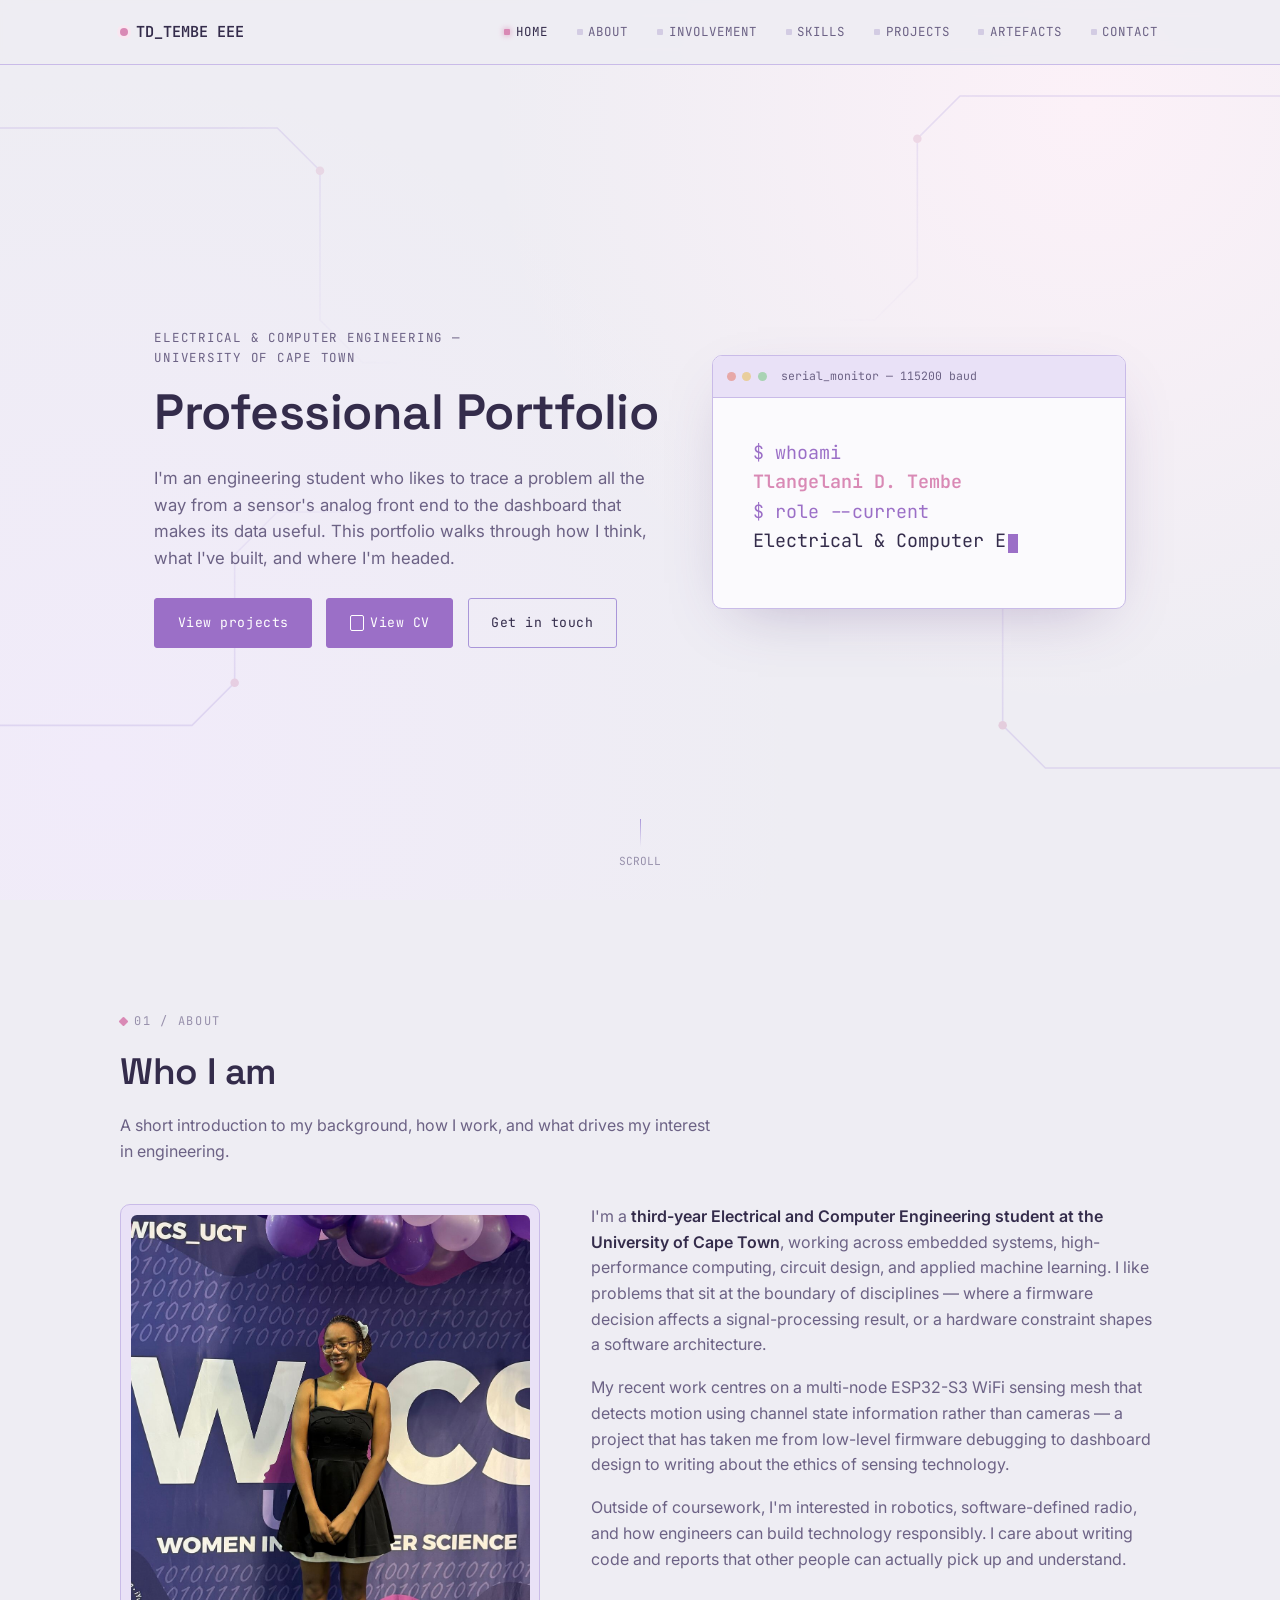
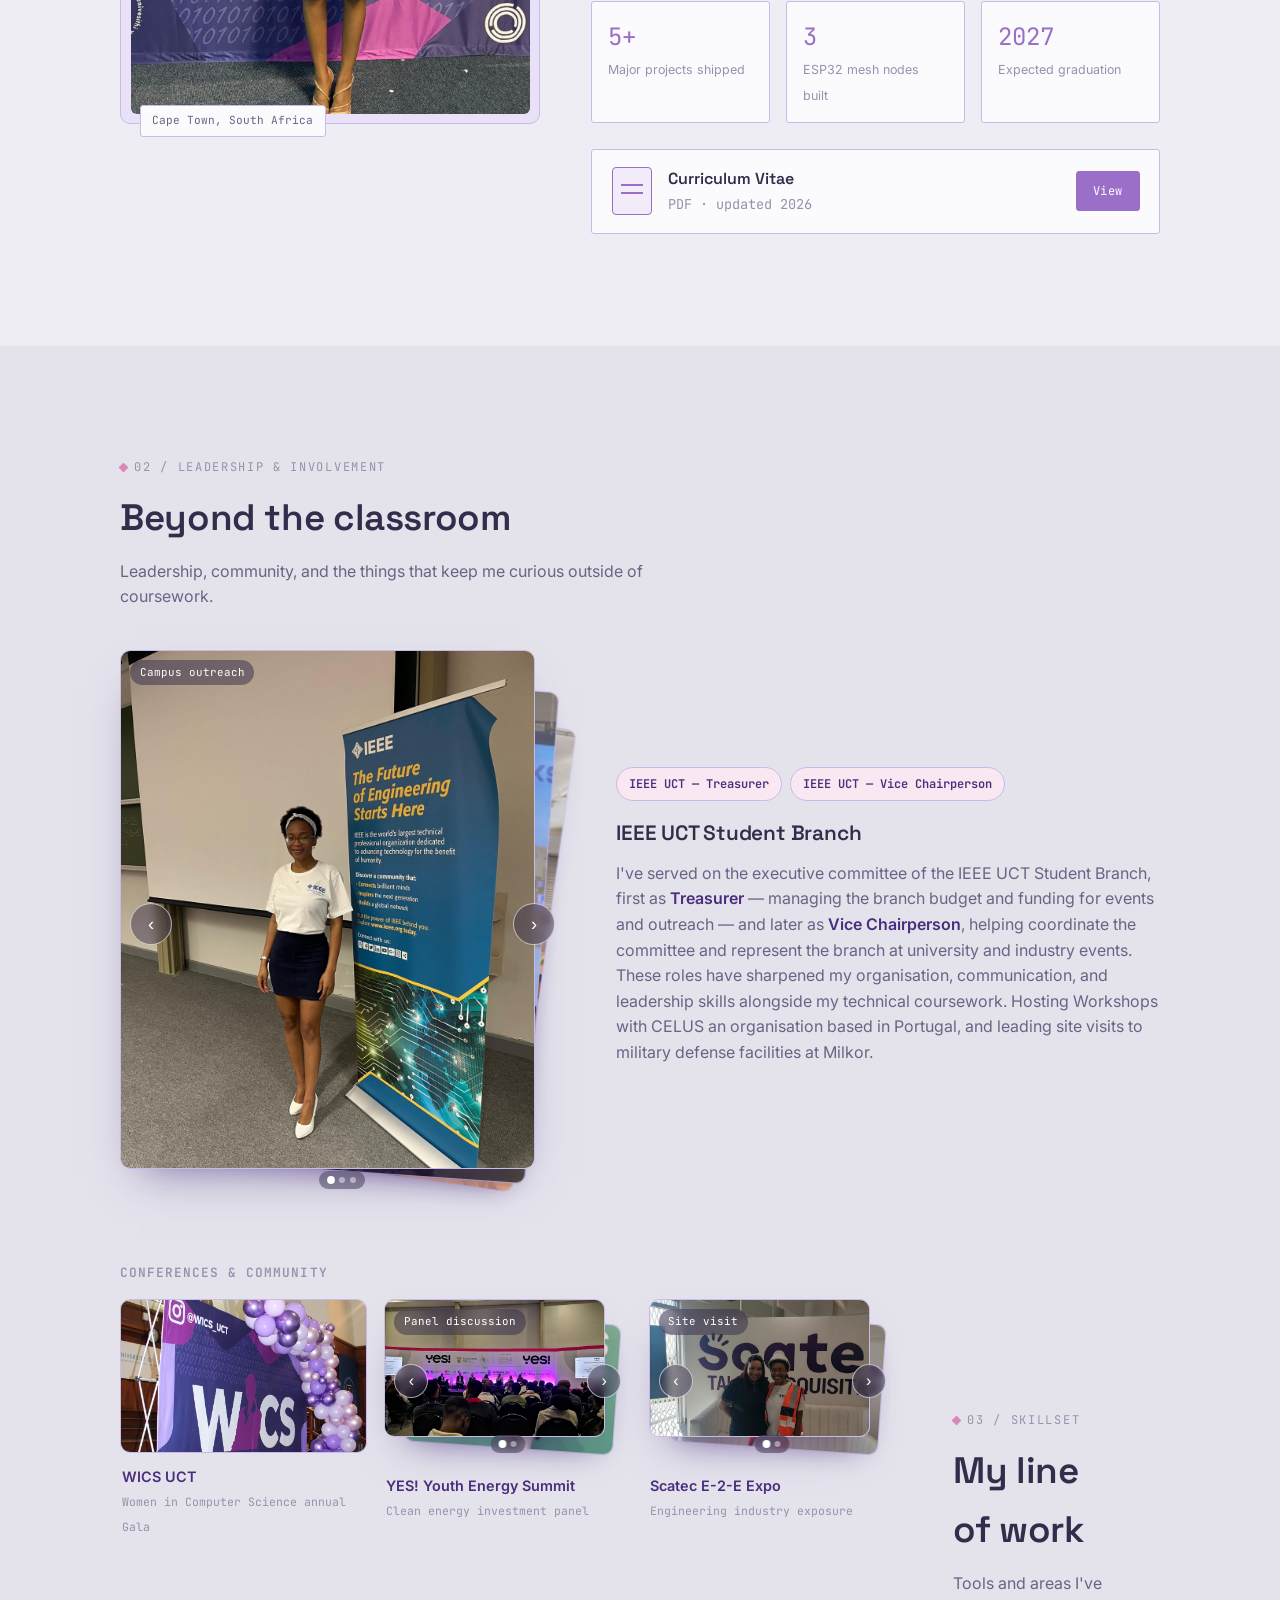
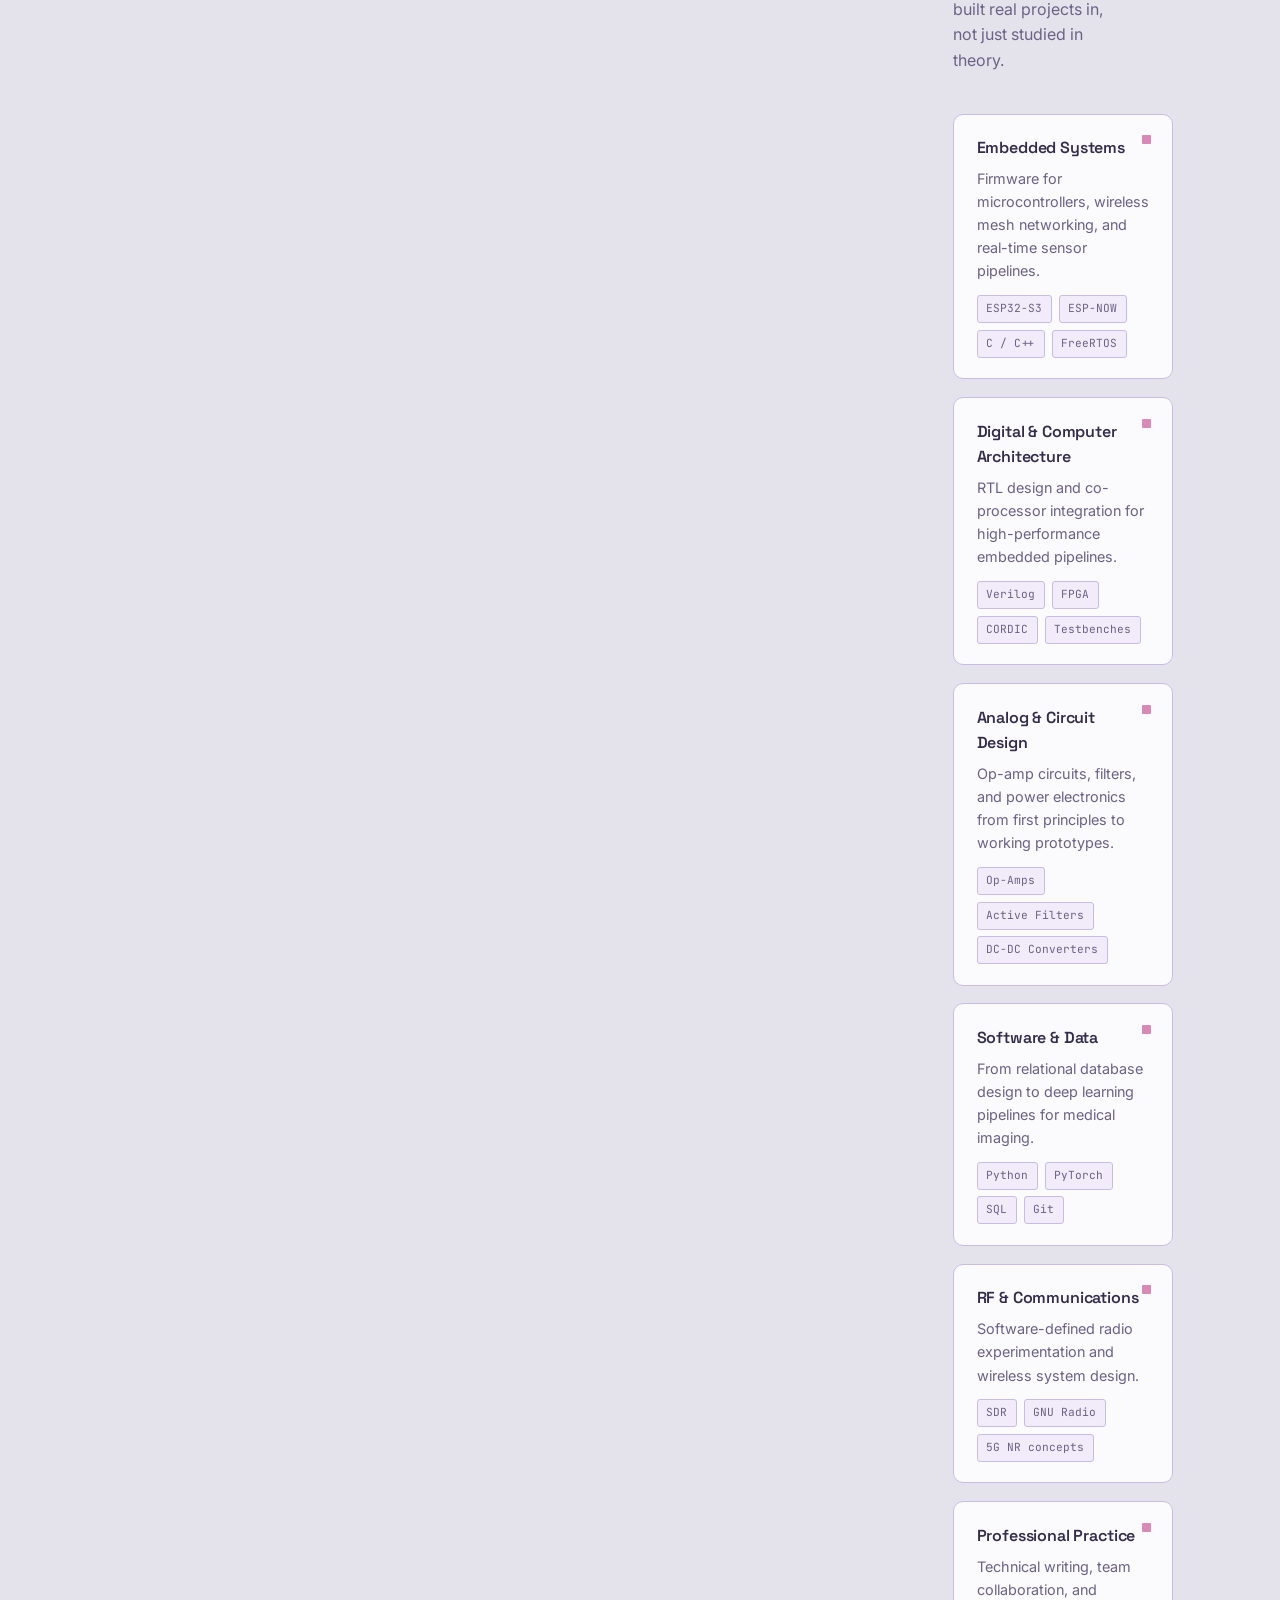
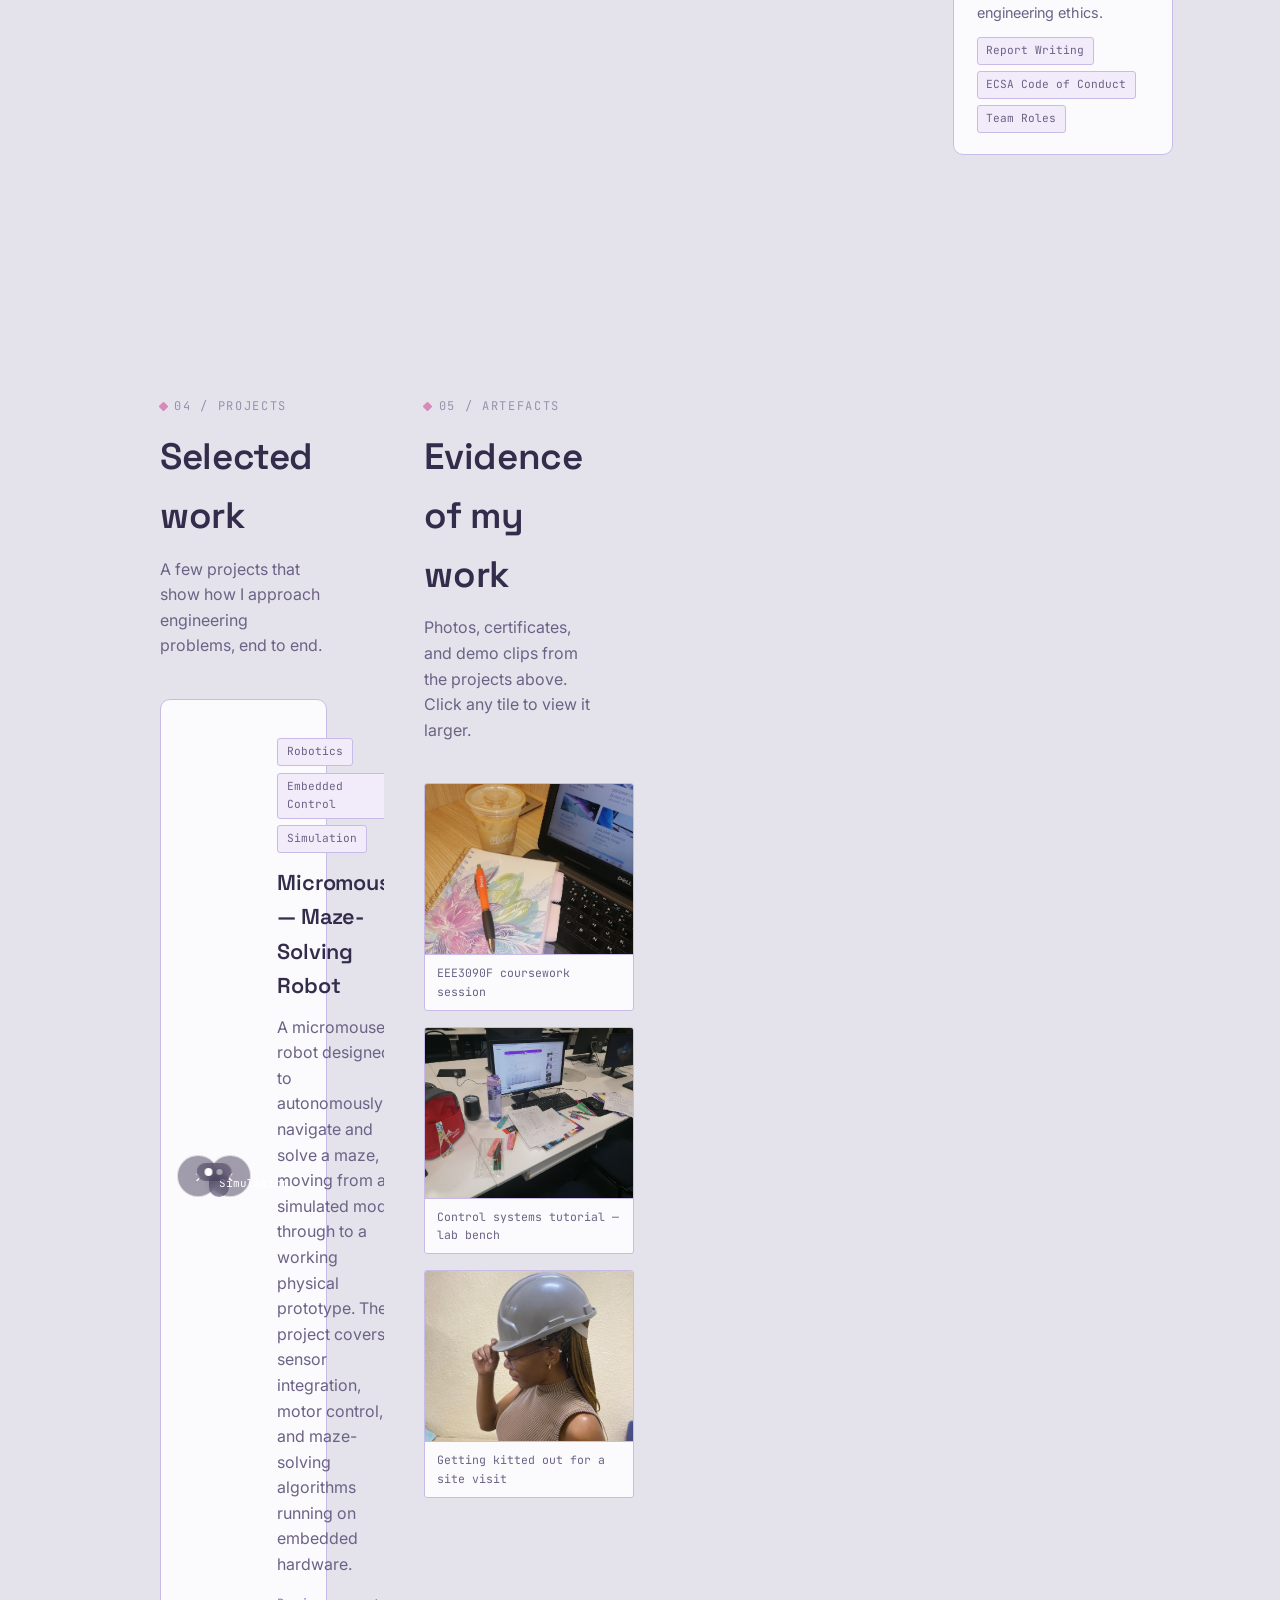
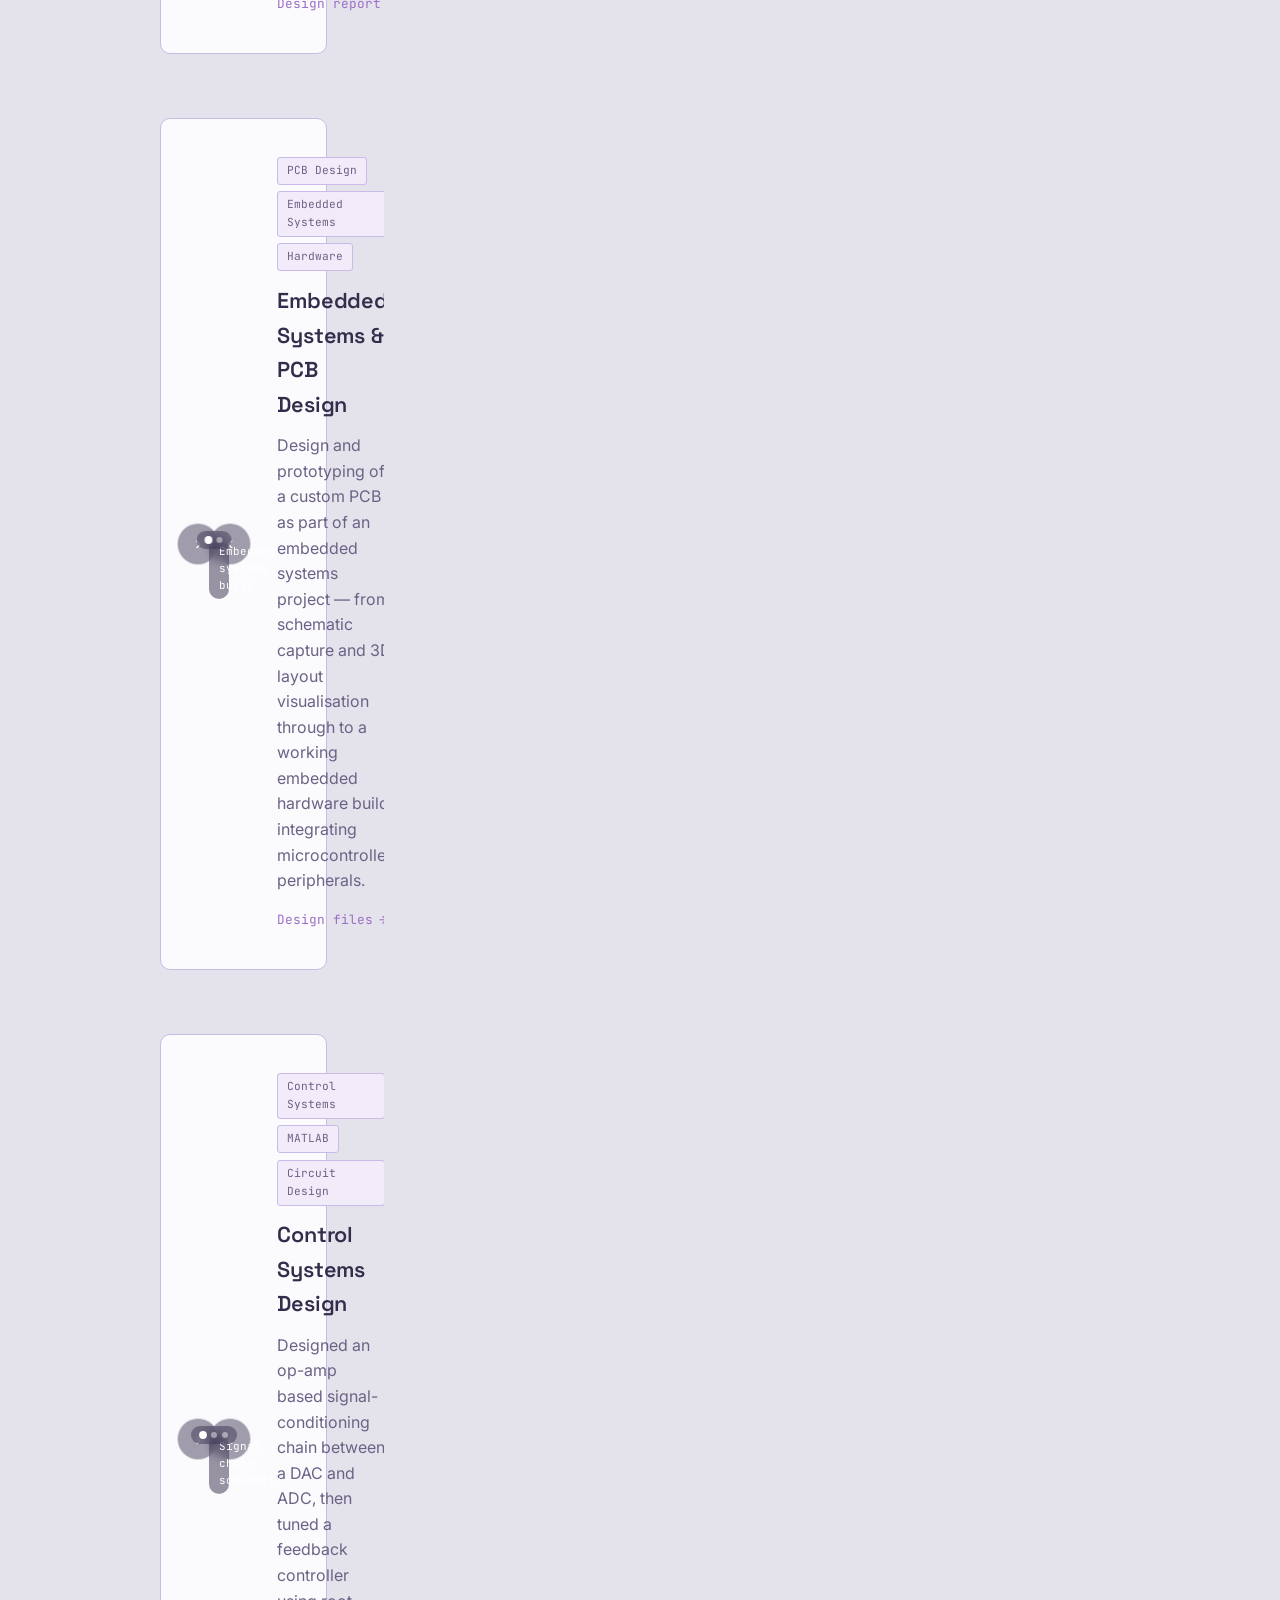
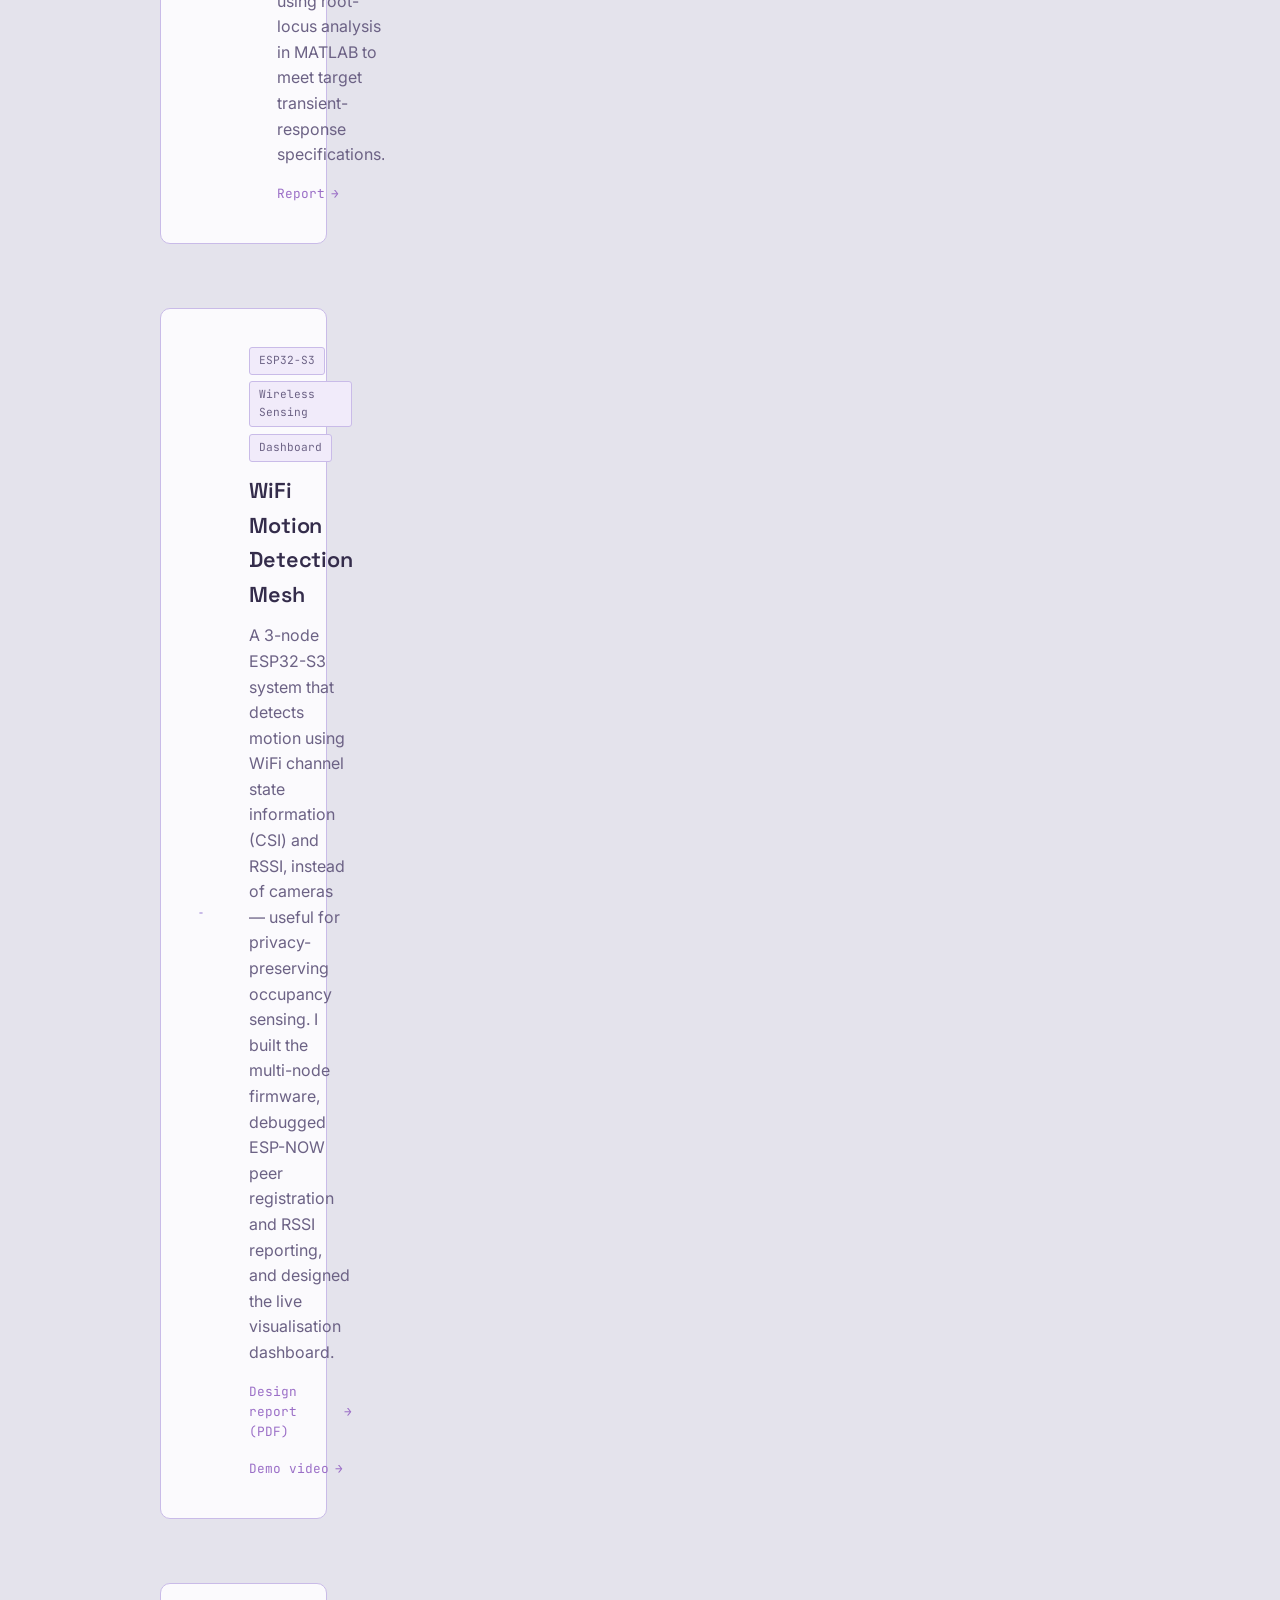
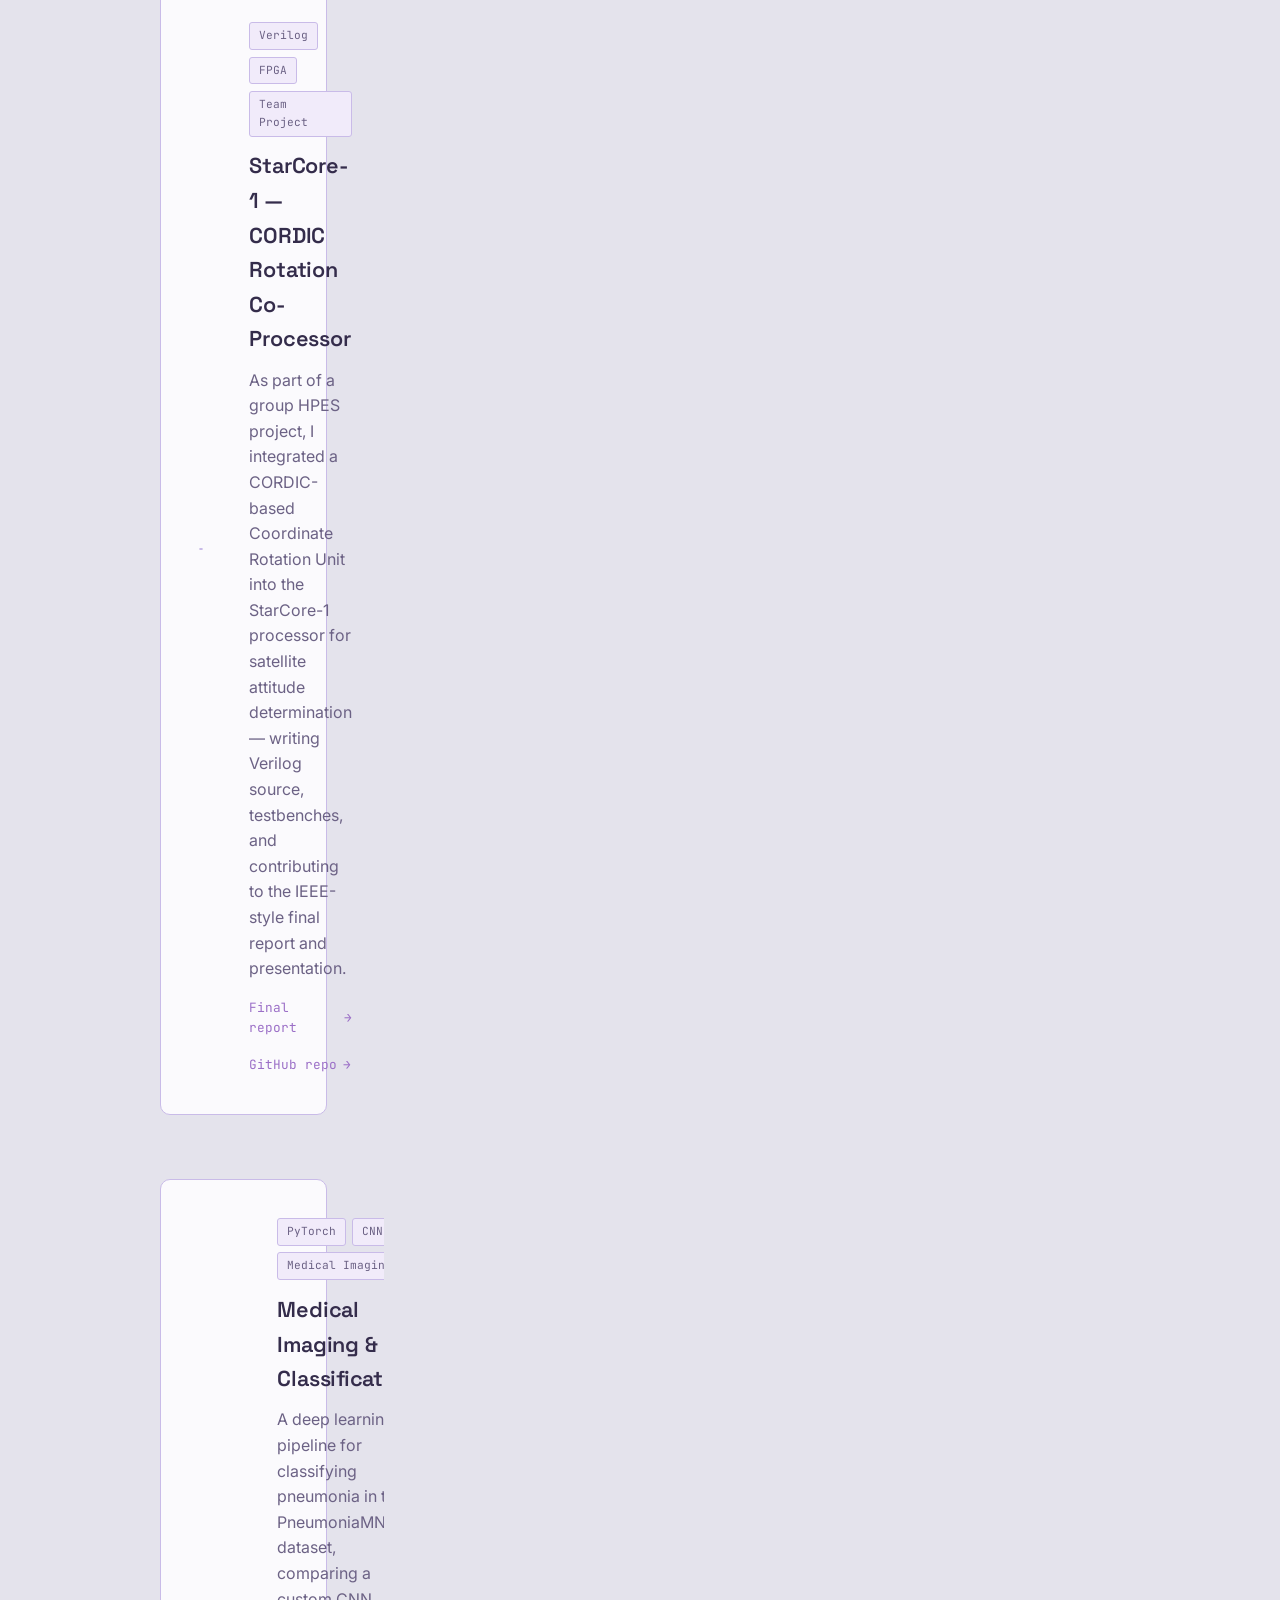
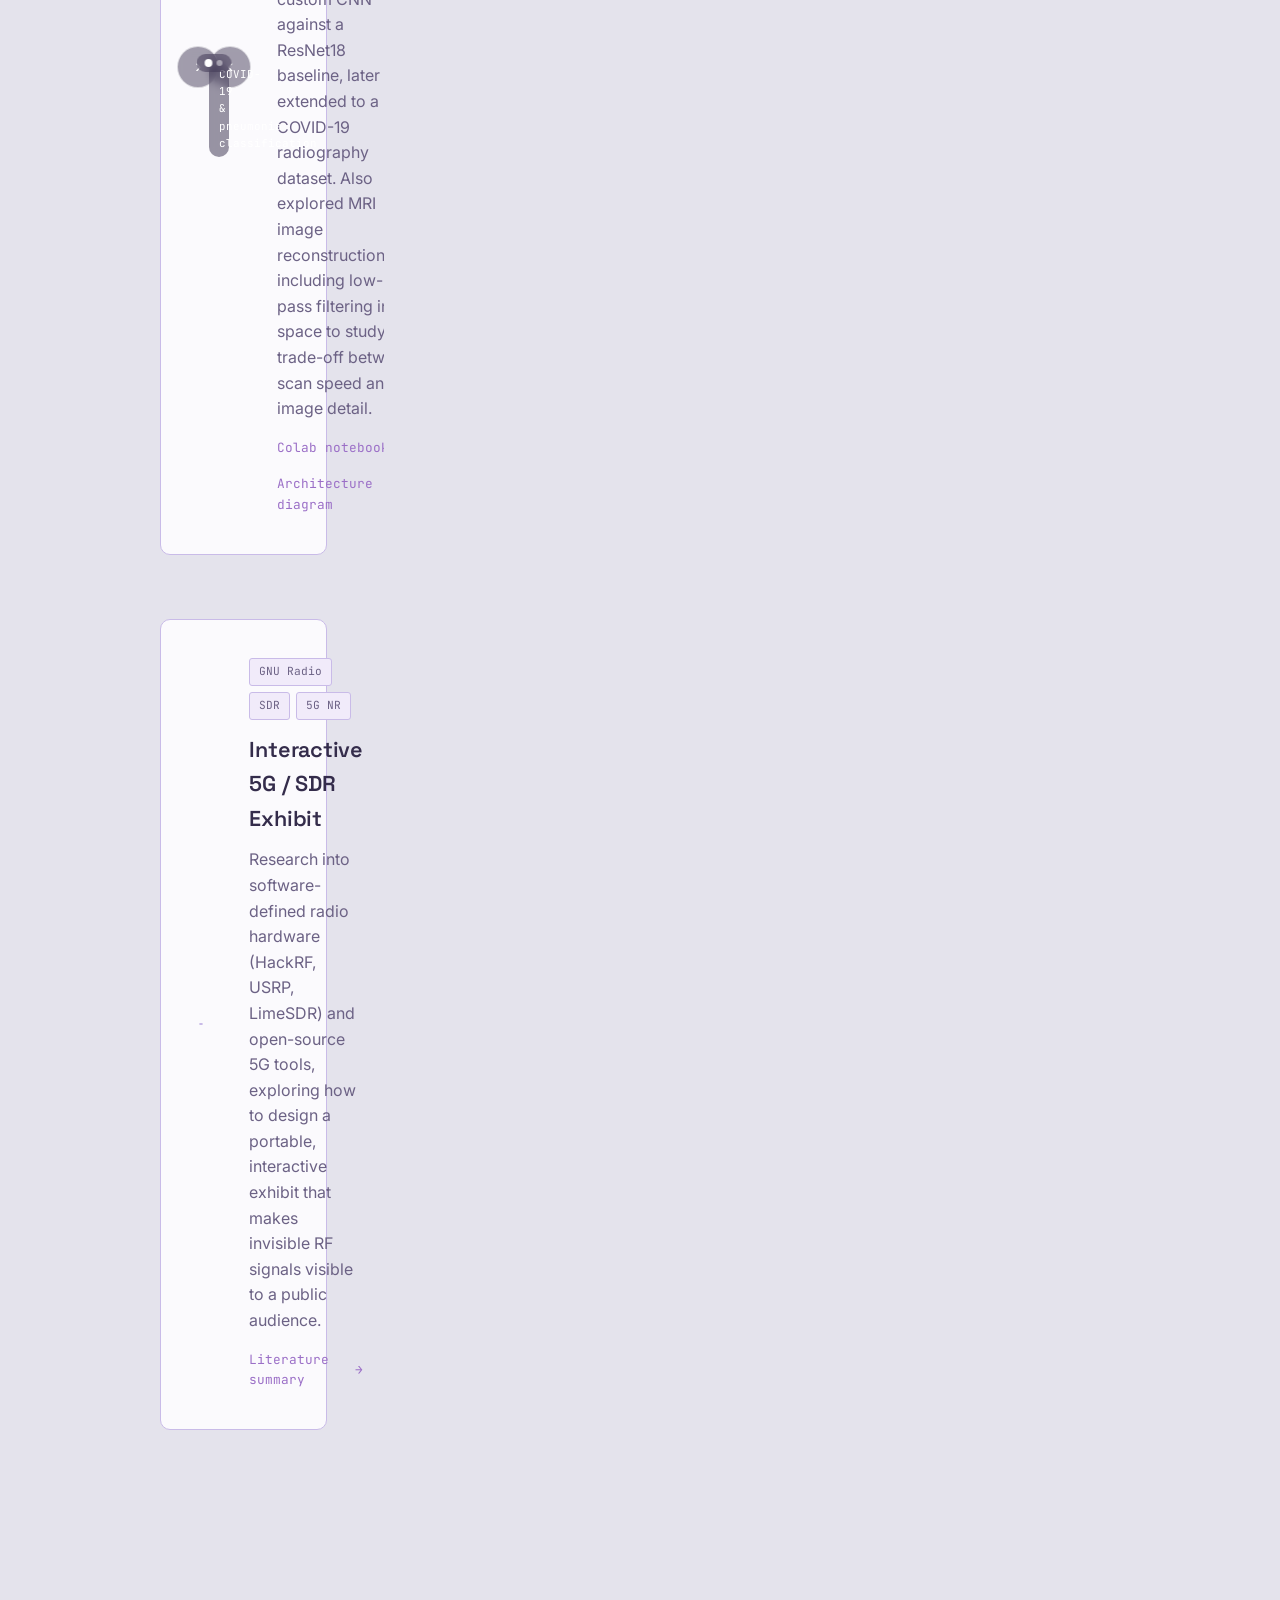
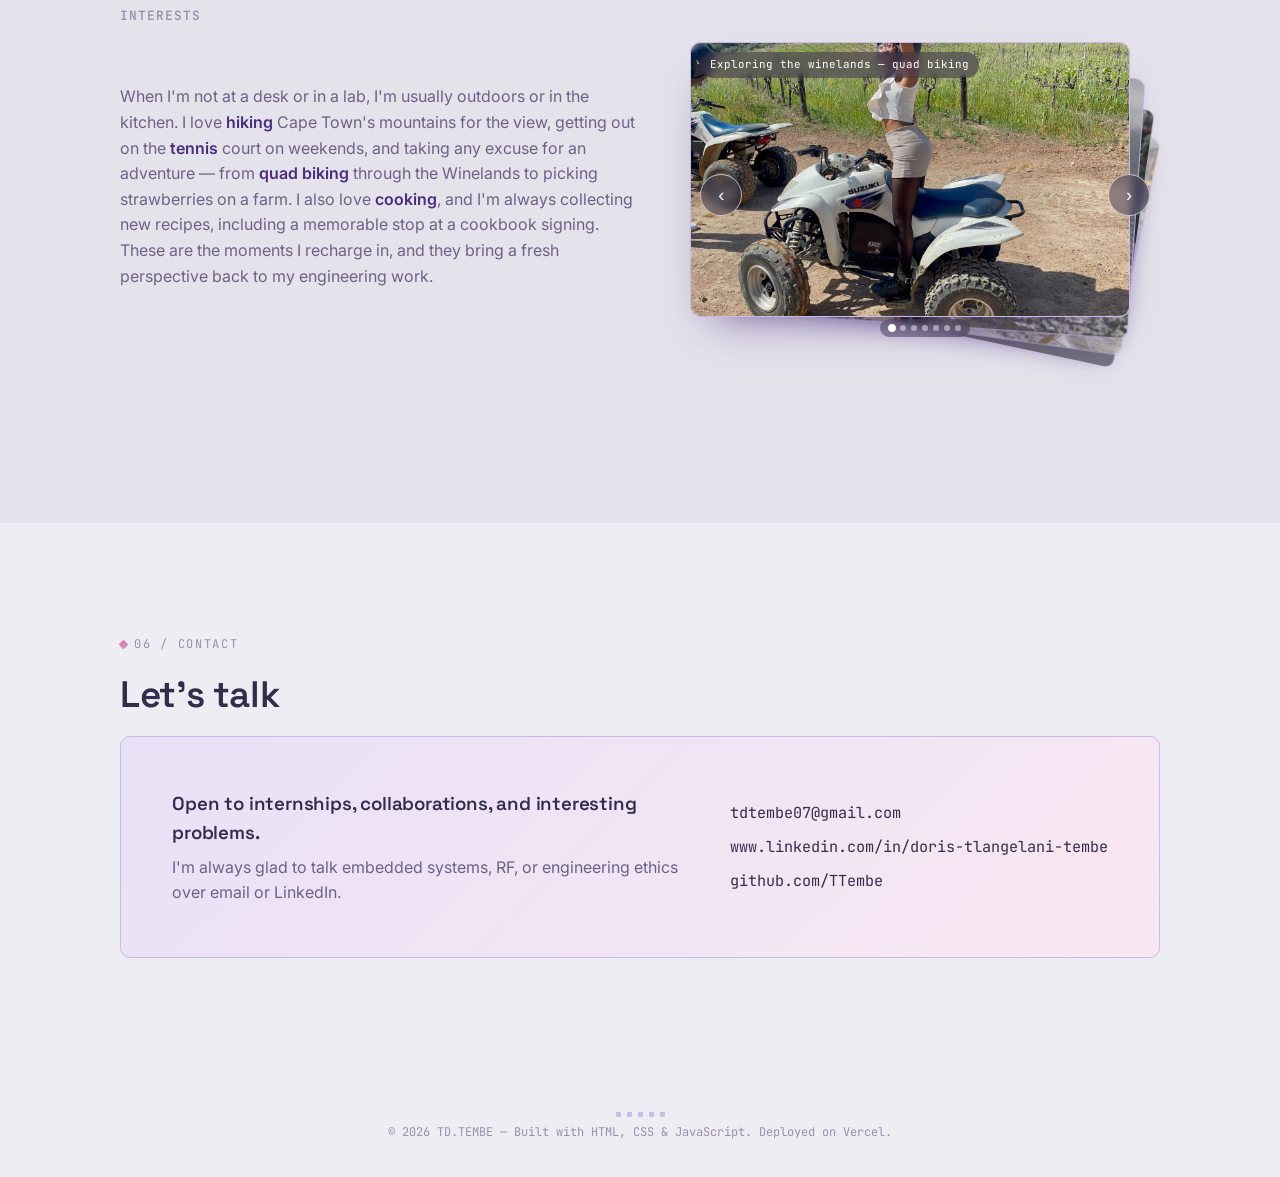
==== commit f5799526: "Update index.html" ====
--- a/index.html
+++ b/index.html
@@ -55,7 +55,7 @@
 
   <div class="wrap hero-inner">
     <div class="hero-copy">
-      <p class="kicker">Electrical &amp; Computer Engineering — UCT</p>
+      <p class="kicker">Electrical &amp; Computer Engineering — University of Cape Town</p>
       <h1>Professional Portfolio</h1>
       <p>I'm an engineering student who likes to trace a problem all the way from a sensor's analog front end to the dashboard that makes its data useful. This portfolio walks through how I think, what I've built, and where I'm headed.</p>
       <div class="hero-actions">
@@ -160,7 +160,7 @@
           <span class="role-pill">IEEE UCT — Vice Chairperson</span>
         </div>
         <h3>IEEE UCT Student Branch</h3>
-        <p>I've served on the executive committee of the IEEE UCT Student Branch, first as <strong>Treasurer</strong> — managing the branch budget and funding for events and outreach — and later as <strong>Vice Chairperson</strong>, helping coordinate the committee and represent the branch at university and industry events. These roles have sharpened my organisation, communication, and leadership skills alongside my technical coursework.</p>
+        <p>I've served on the executive committee of the IEEE UCT Student Branch, first as <strong>Treasurer</strong> — managing the branch budget and funding for events and outreach — and later as <strong>Vice Chairperson</strong>, helping coordinate the committee and represent the branch at university and industry events. These roles have sharpened my organisation, communication, and leadership skills alongside my technical coursework. Hosting Workshops with CELUS an organisation based in Portugal, and leading site visits to military defense facilities at Milkor.</p>
       </div>
     </div>
 
@@ -172,7 +172,7 @@
         <div class="mini-stack-frame">
           <img src="assets/images/WICS.JPG" alt="WICS UCT Women in Computer Science event banner">
         </div>
-        <div class="mini-stack-cap"><strong>WICS UCT</strong><span>Women in Computer Science event</span></div>
+        <div class="mini-stack-cap"><strong>WICS UCT</strong><span>Women in Computer Science annual Gala</span></div>
       </div>
 
       <!-- YES! Summit — 2 photos stacked -->
@@ -212,57 +212,16 @@
           <div class="stack-caption"></div>
           <div class="stack-dots"><span></span><span></span></div>
         </div>
-        <div class="mini-stack-cap"><strong>Scatec Site Visit</strong><span>Renewable energy industry exposure</span></div>
-      </div>
-
-    </div>
-
-    <h4 style="font-family:var(--font-mono); font-size:0.8rem; letter-spacing:0.08em; text-transform:uppercase; color:var(--ink-faint); margin-bottom:1rem;">Interests</h4>
-    <div class="leader-panel text-left">
-      <div class="leader-copy reveal from-left">
-        <p>When I'm not at a desk or in a lab, I'm usually outdoors or in the kitchen. I love <strong>hiking</strong> Cape Town's mountains for the view, getting out on the <strong>tennis</strong> court on weekends, and taking any excuse for an adventure — from <strong>quad biking</strong> through the Winelands to picking strawberries on a farm. I also love <strong>cooking</strong>, and I'm always collecting new recipes, including a memorable stop at a cookbook signing. These are the moments I recharge in, and they bring a fresh perspective back to my engineering work.</p>
-      </div>
-      <div class="reveal from-right">
-        <div class="media-stack">
-          <div class="stack-frame">
-            <div class="stack-item" data-caption="Exploring the winelands — quad biking">
-              <img src="assets/images/Interests6.jpg" alt="Riding a quad bike through a vineyard">
-            </div>
-            <div class="stack-item" data-caption="Hiking — Lion's Head / Signal Hill">
-              <img src="assets/images/Interests.jpg" alt="Standing on a mountain overlooking Cape Town">
-            </div>
-            <div class="stack-item" data-caption="Cooking — collecting new recipes">
-              <img src="assets/images/Interests2.jpg" alt="Holding a cookbook titled A Food Love Story">
-            </div>
-            <div class="stack-item" data-caption="Cooking — meeting a cookbook author">
-              <img src="assets/images/Interests3.jpg" alt="At a cookbook signing event with the author">
-            </div>
-            <div class="stack-item" data-caption="Tennis — weekend games">
-              <img src="assets/images/Interests4.jpg" alt="Playing tennis on an outdoor court">
-            </div>
-            <div class="stack-item" data-caption="Exploring Cape Town — Clifton &amp; Camps Bay">
-              <img src="assets/images/Interests5.jpg" alt="Coastal view over Clifton and Camps Bay">
-            </div>
-            <div class="stack-item" data-caption="Strawberry picking on a farm">
-              <img src="assets/images/Interests7.jpg" alt="Strawberry picking on a farm">
-            </div>
-            <!-- EDIT ME: add more <div class="stack-item">...</div> blocks here for more media -->
-          </div>
-          <button class="stack-arrow prev" type="button" aria-label="Previous media">‹</button>
-          <button class="stack-arrow next" type="button" aria-label="Next media">›</button>
-          <div class="stack-caption"></div>
-          <div class="stack-dots"><span></span><span></span><span></span><span></span><span></span><span></span><span></span></div>
-        </div>
-      </div>
-    </div>
-  </div>
-</section>
+        <div class="mini-stack-cap"><strong>Scatec E-2-E Expo</strong><span>Engineering industry exposure</span></div>
+      </div>
+
+
 
 <!-- ============================== SKILLS ============================== -->
 <section id="skills">
   <div class="wrap">
     <div class="eyebrow">03 / Skillset</div>
-    <h2 class="section-title reveal from-up">What I work with</h2>
+    <h2 class="section-title reveal from-up">My line of work</h2>
     <p class="section-sub reveal from-up">Tools and areas I've built real projects in, not just studied in theory.</p>
 
     <div class="skill-board">
@@ -553,6 +512,49 @@
   </div>
 </section>
 
+    </div>
+
+    <h4 style="font-family:var(--font-mono); font-size:0.8rem; letter-spacing:0.08em; text-transform:uppercase; color:var(--ink-faint); margin-bottom:1rem;">Interests</h4>
+    <div class="leader-panel text-left">
+      <div class="leader-copy reveal from-left">
+        <p>When I'm not at a desk or in a lab, I'm usually outdoors or in the kitchen. I love <strong>hiking</strong> Cape Town's mountains for the view, getting out on the <strong>tennis</strong> court on weekends, and taking any excuse for an adventure — from <strong>quad biking</strong> through the Winelands to picking strawberries on a farm. I also love <strong>cooking</strong>, and I'm always collecting new recipes, including a memorable stop at a cookbook signing. These are the moments I recharge in, and they bring a fresh perspective back to my engineering work.</p>
+      </div>
+      <div class="reveal from-right">
+        <div class="media-stack">
+          <div class="stack-frame">
+            <div class="stack-item" data-caption="Exploring the winelands — quad biking">
+              <img src="assets/images/Interests6.jpg" alt="Riding a quad bike through a vineyard">
+            </div>
+            <div class="stack-item" data-caption="Hiking — Lion's Head">
+              <img src="assets/images/Interests.jpg" alt="Standing on a mountain overlooking Cape Town">
+            </div>
+            <div class="stack-item" data-caption="Cooking — collecting new recipes">
+              <img src="assets/images/Interests2.jpg" alt="Holding a cookbook titled A Food Love Story">
+            </div>
+            <div class="stack-item" data-caption="Cooking — meeting a cookbook best selling author">
+              <img src="assets/images/Interests3.jpg" alt="At a cookbook signing event with the author">
+            </div>
+            <div class="stack-item" data-caption="Tennis — weekend games">
+              <img src="assets/images/Interests4.jpg" alt="Playing tennis on an outdoor court">
+            </div>
+            <div class="stack-item" data-caption="Exploring Cape Town — Clifton">
+              <img src="assets/images/Interests5.jpg" alt="Coastal view over Clifton and Camps Bay">
+            </div>
+            <div class="stack-item" data-caption="Strawberry picking on a farm">
+              <img src="assets/images/Interests7.jpg" alt="Strawberry picking on a farm">
+            </div>
+            <!-- EDIT ME: add more <div class="stack-item">...</div> blocks here for more media -->
+          </div>
+          <button class="stack-arrow prev" type="button" aria-label="Previous media">‹</button>
+          <button class="stack-arrow next" type="button" aria-label="Next media">›</button>
+          <div class="stack-caption"></div>
+          <div class="stack-dots"><span></span><span></span><span></span><span></span><span></span><span></span><span></span></div>
+        </div>
+      </div>
+    </div>
+  </div>
+</section>
+
 <!-- ============================== CONTACT ============================== -->
 <section id="contact">
   <div class="wrap">
@@ -566,7 +568,7 @@
       </div>
       <div class="contact-links">
         <a href="mailto:your.email@example.com">tdtembe07@gmail.com</a>
-        <a href="https://linkedin.com/in/your-profile" target="_blank" rel="noopener">linkedin.com/in/your-profile</a>
+        <a href="https://linkedin.com/in/your-profile" target="_blank" rel="noopener">www.linkedin.com/in/doris-tlangelani-tembe</a>
         <a href="https://github.com/your-username" target="_blank" rel="noopener">github.com/TTembe</a>
       </div>
     </div>
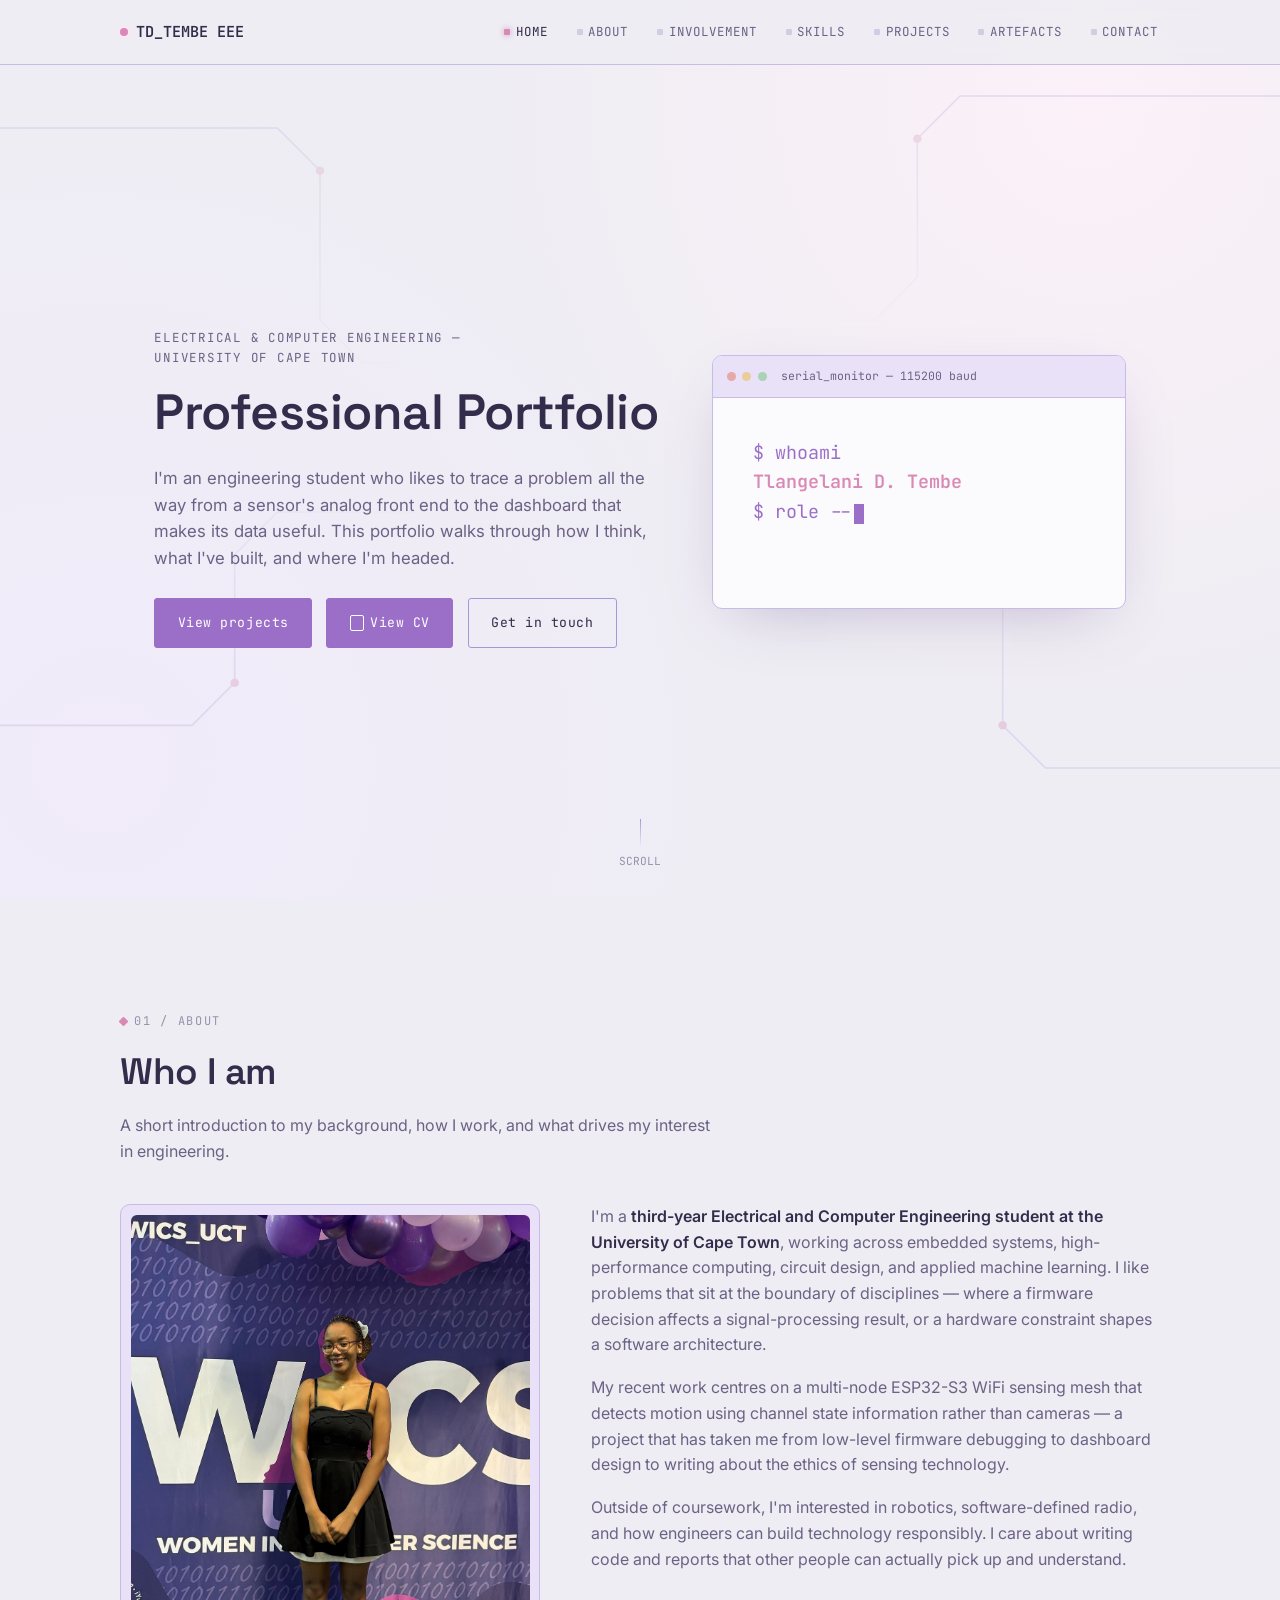
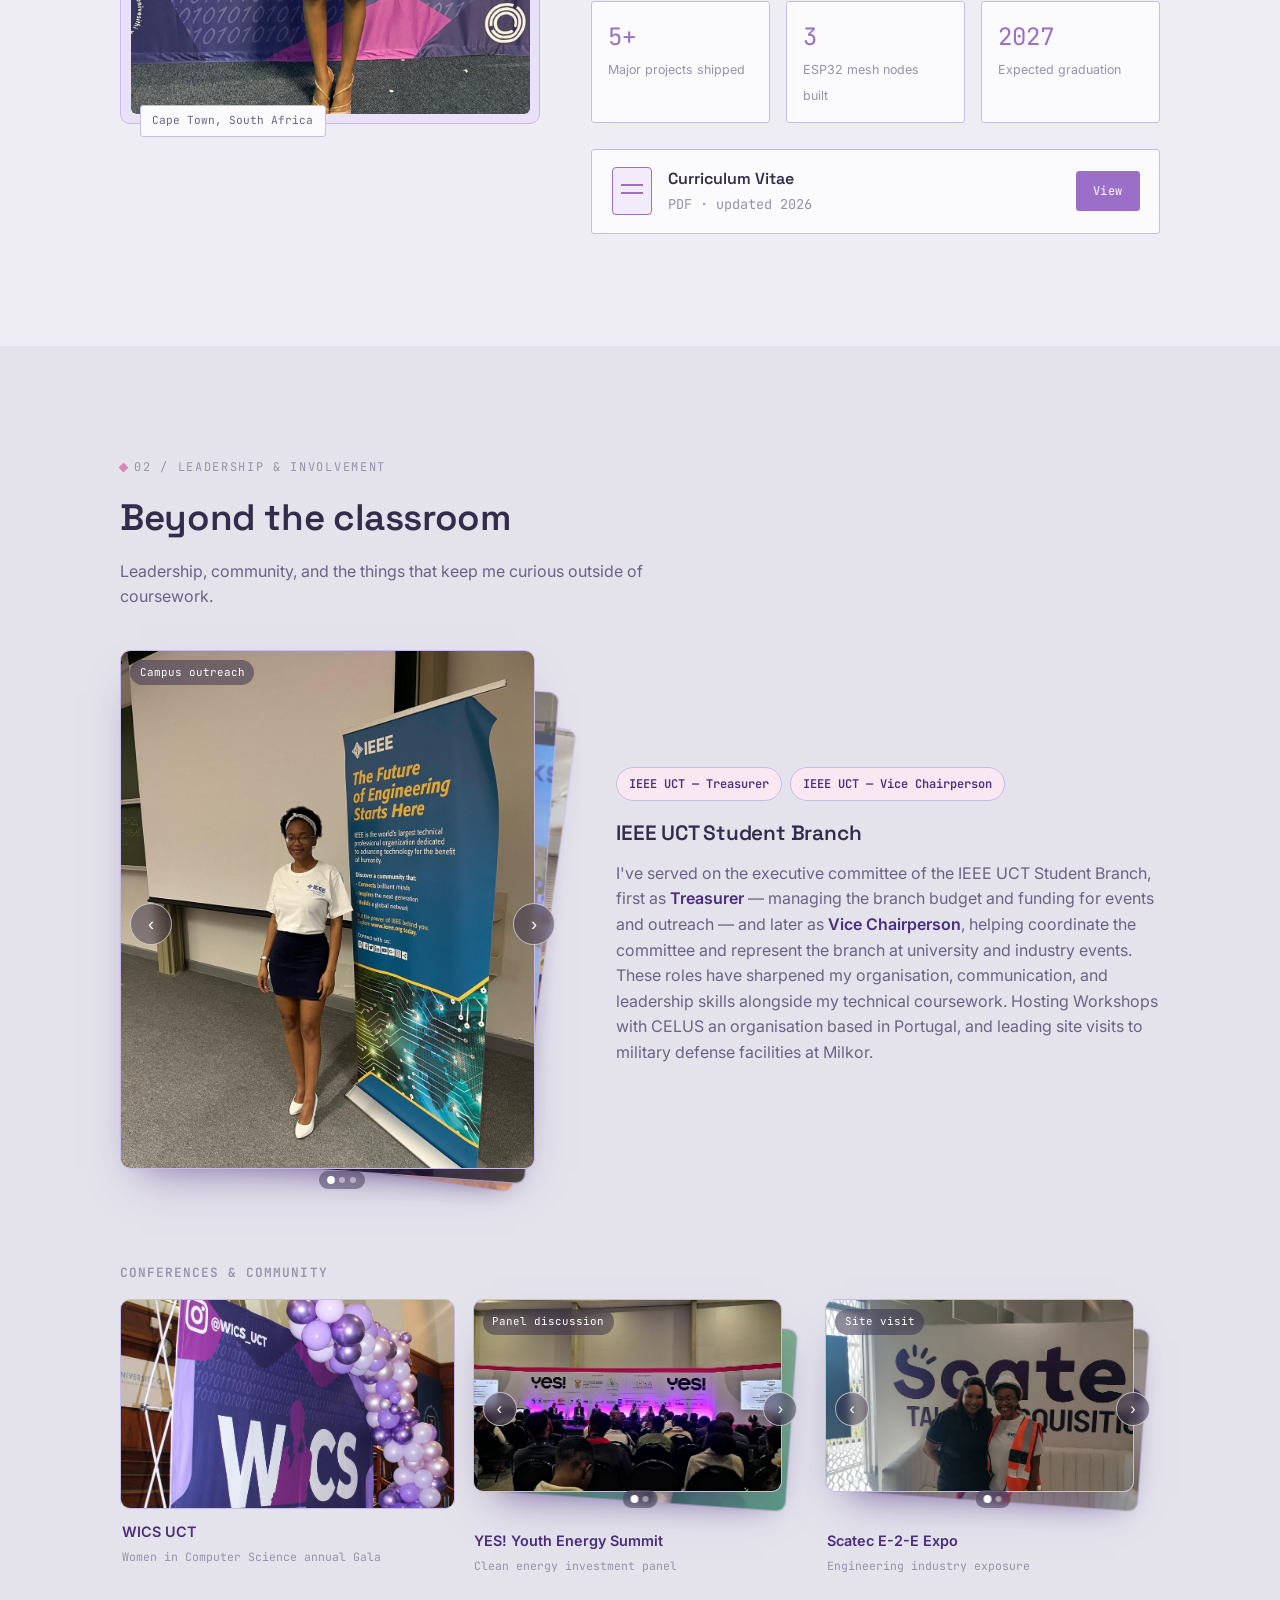
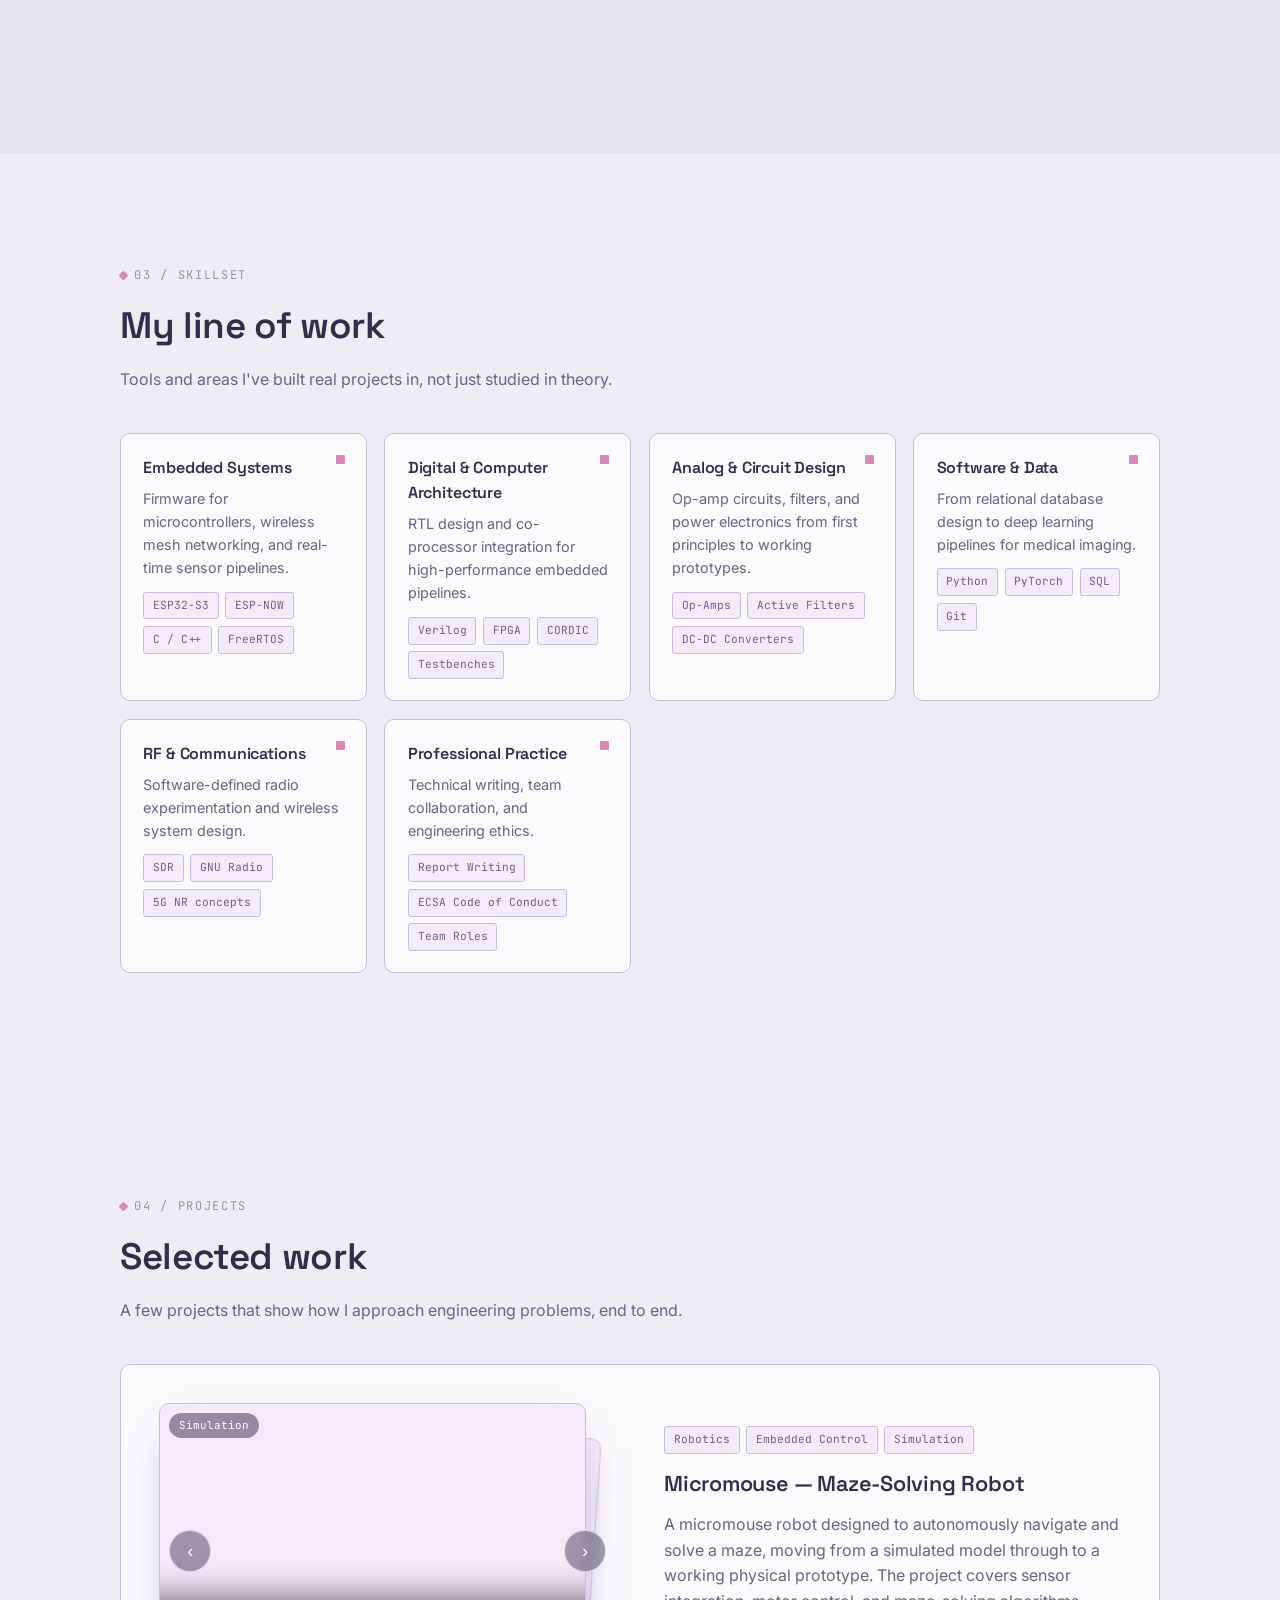
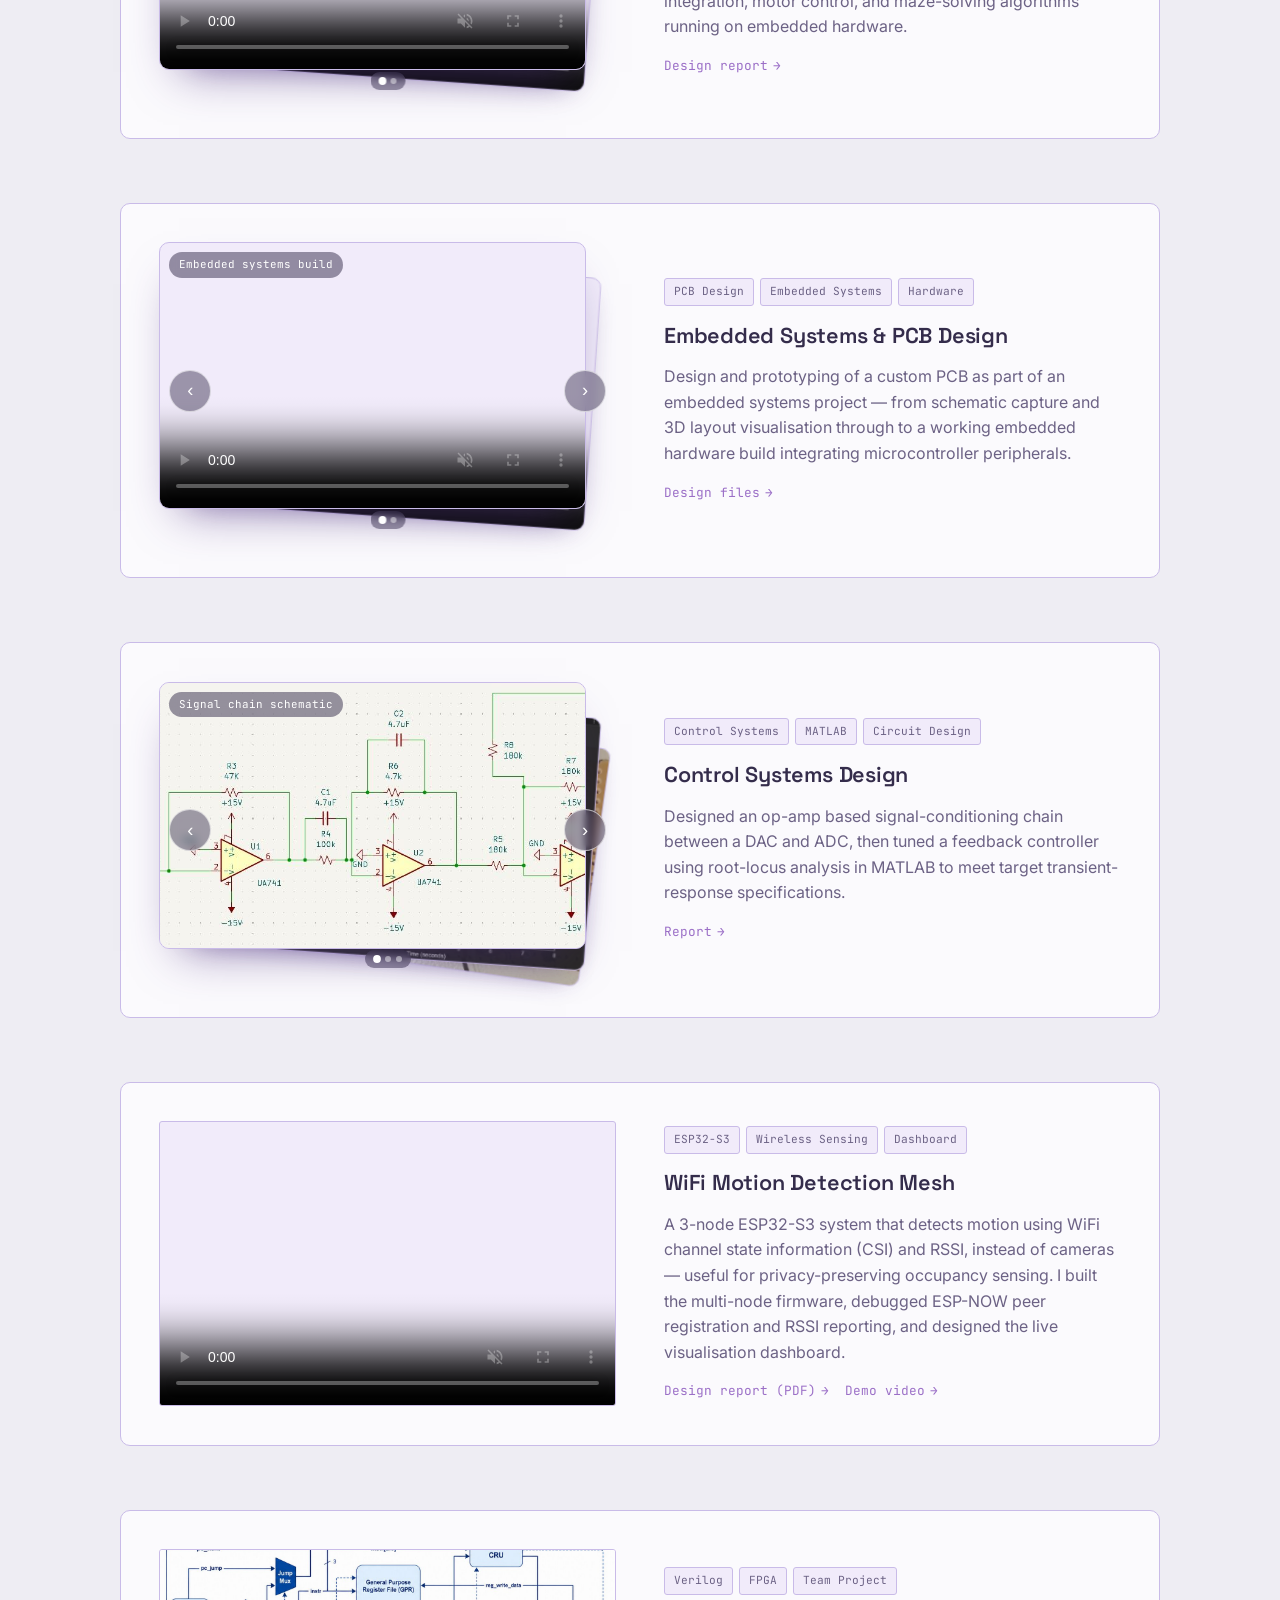
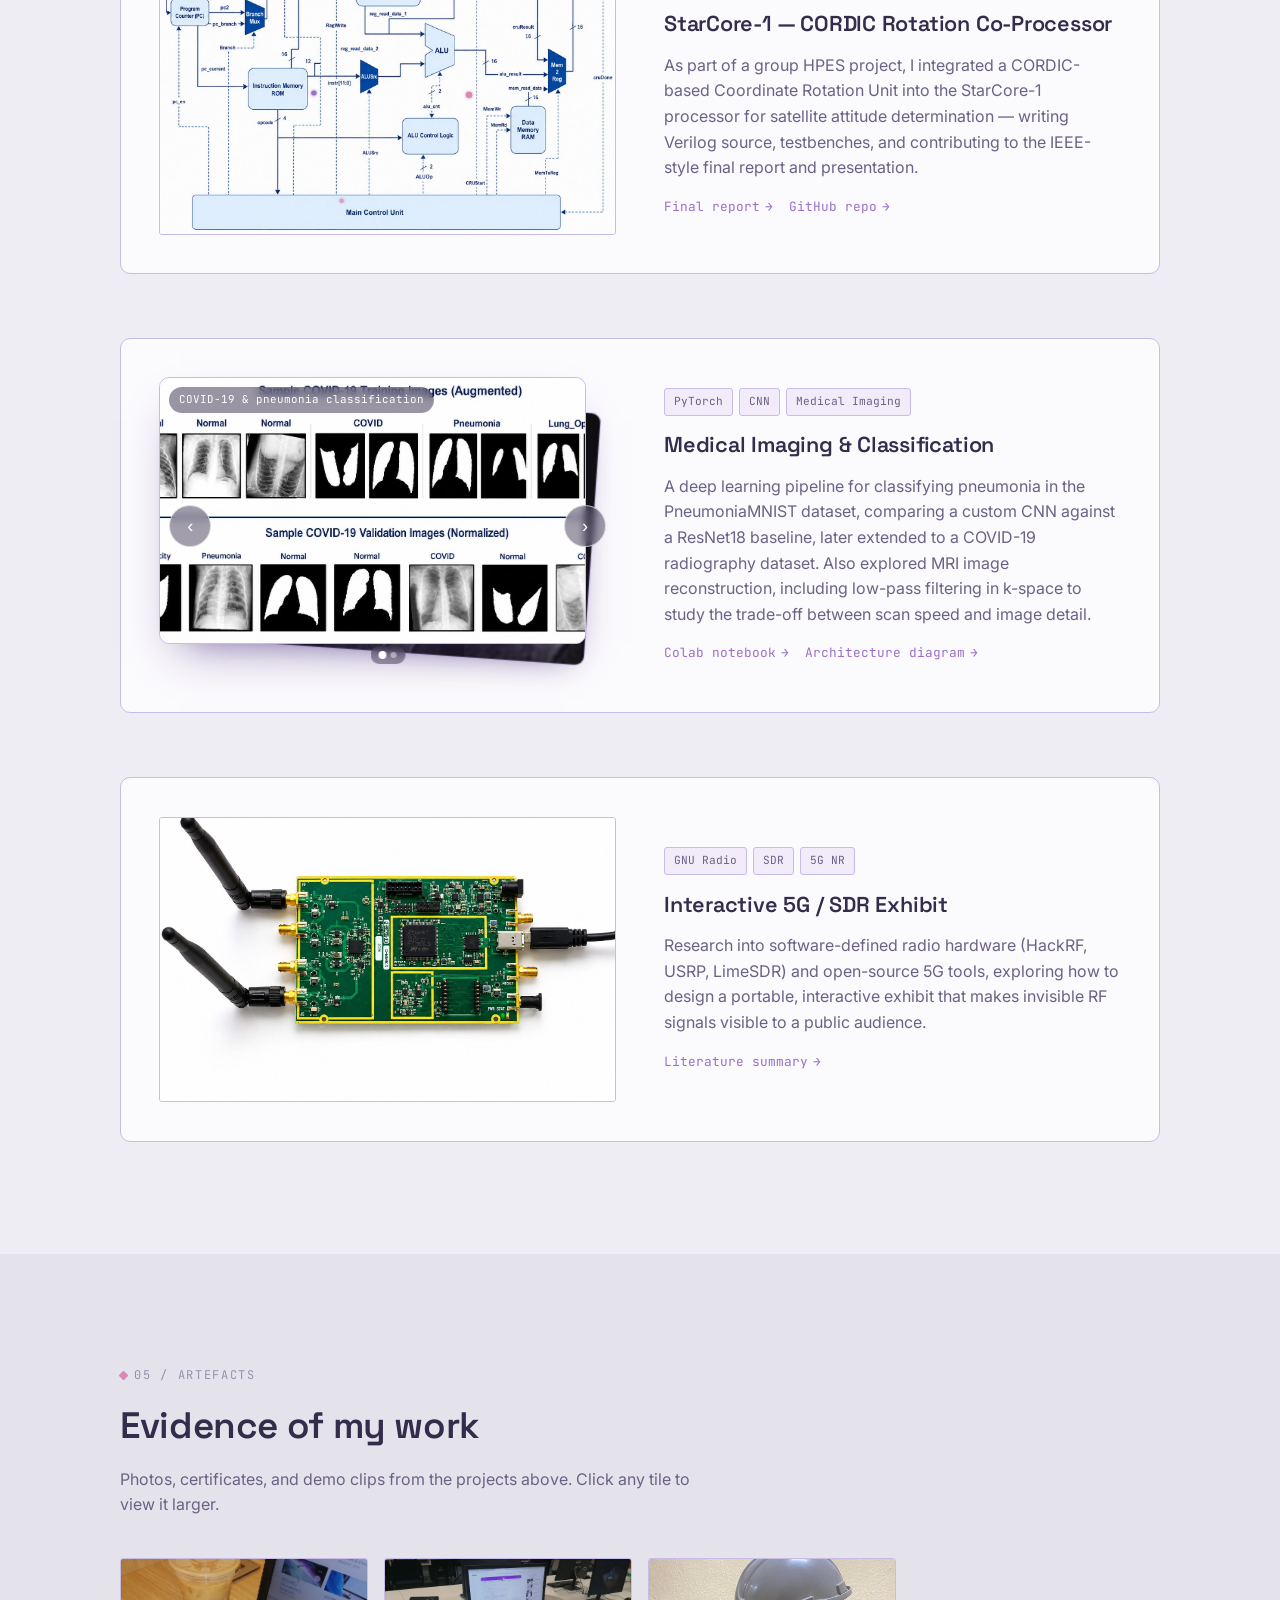
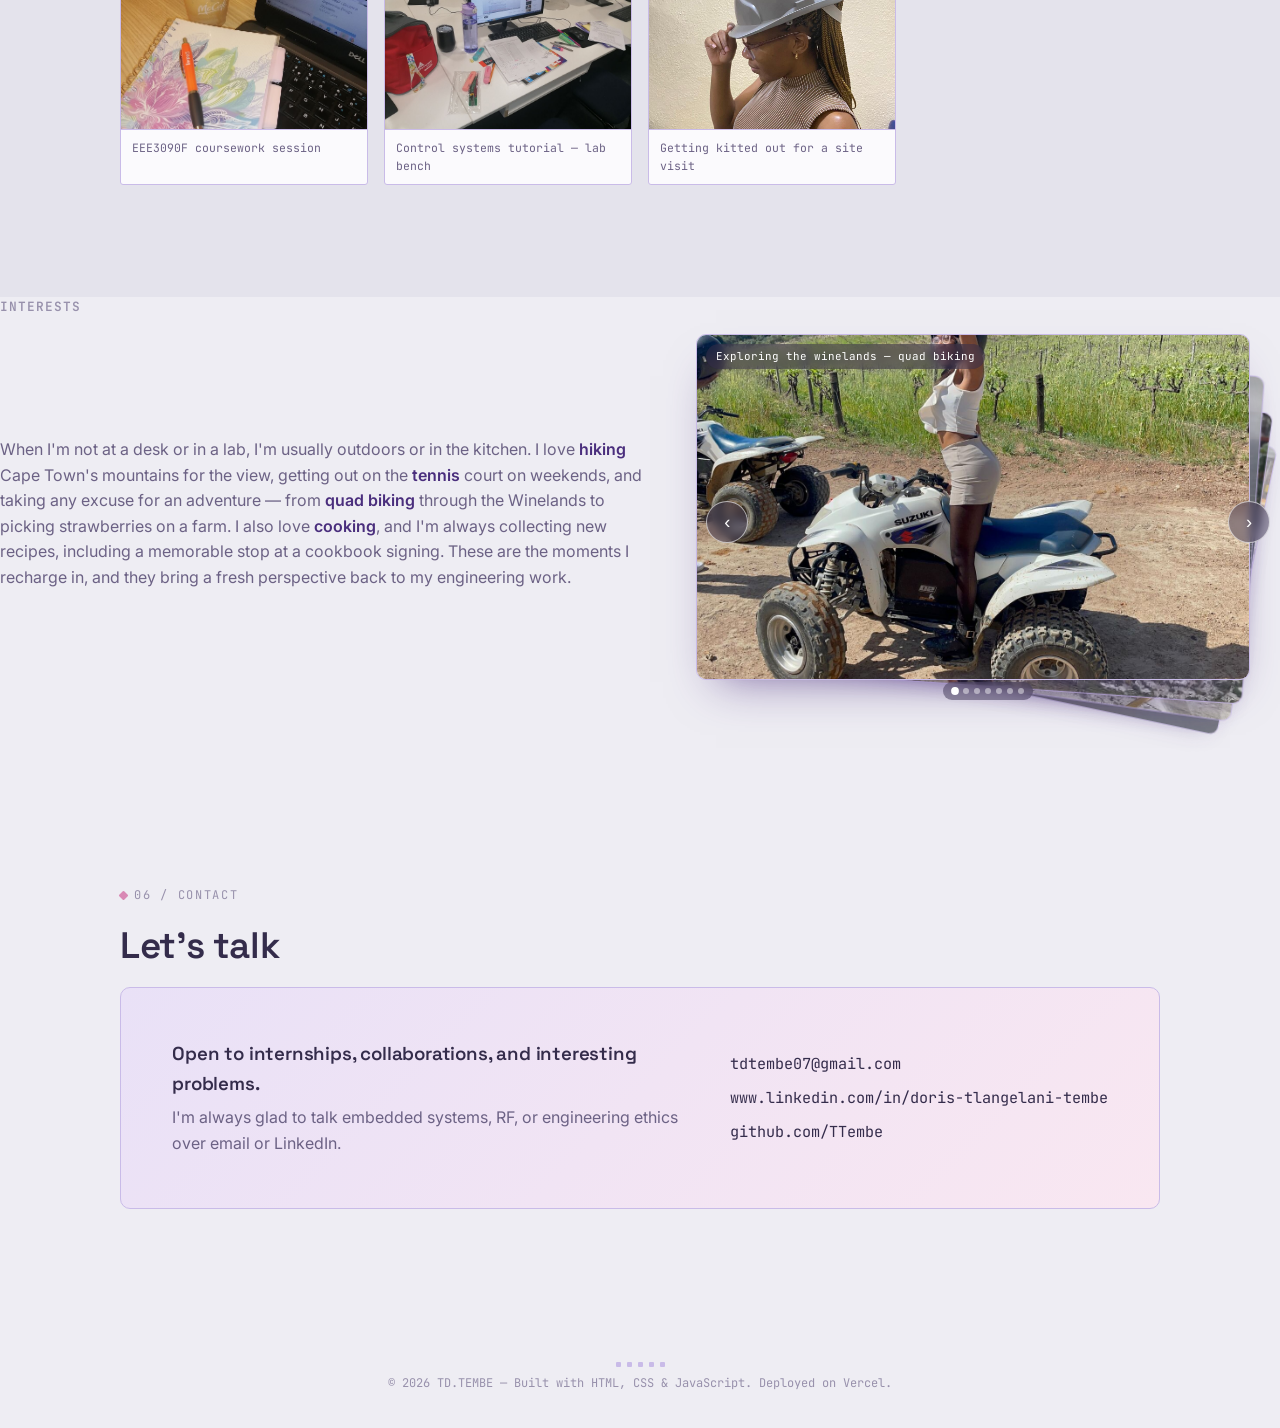
==== commit f2ee6495: "Update index.html" ====
--- a/index.html
+++ b/index.html
@@ -214,7 +214,8 @@
         </div>
         <div class="mini-stack-cap"><strong>Scatec E-2-E Expo</strong><span>Engineering industry exposure</span></div>
       </div>
-
+    </div>
+  </section>
 
 
 <!-- ============================== SKILLS ============================== -->
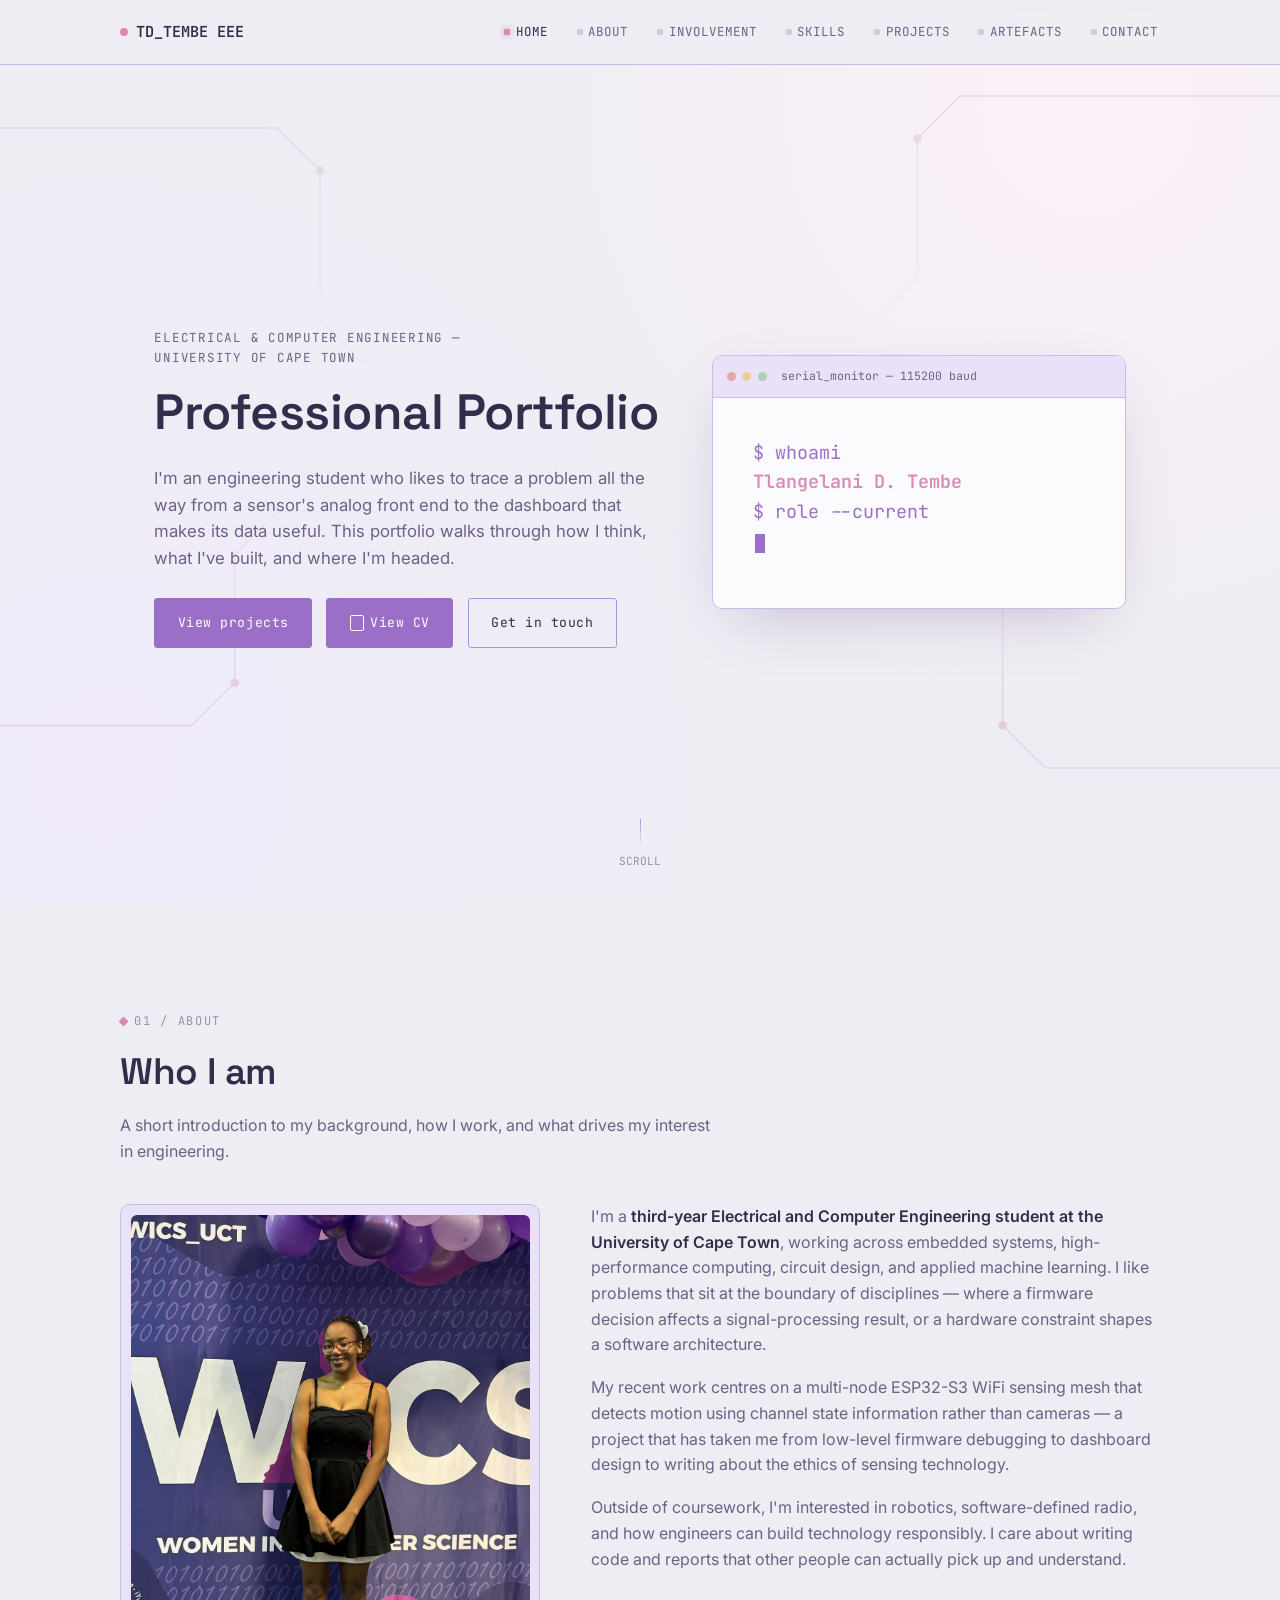
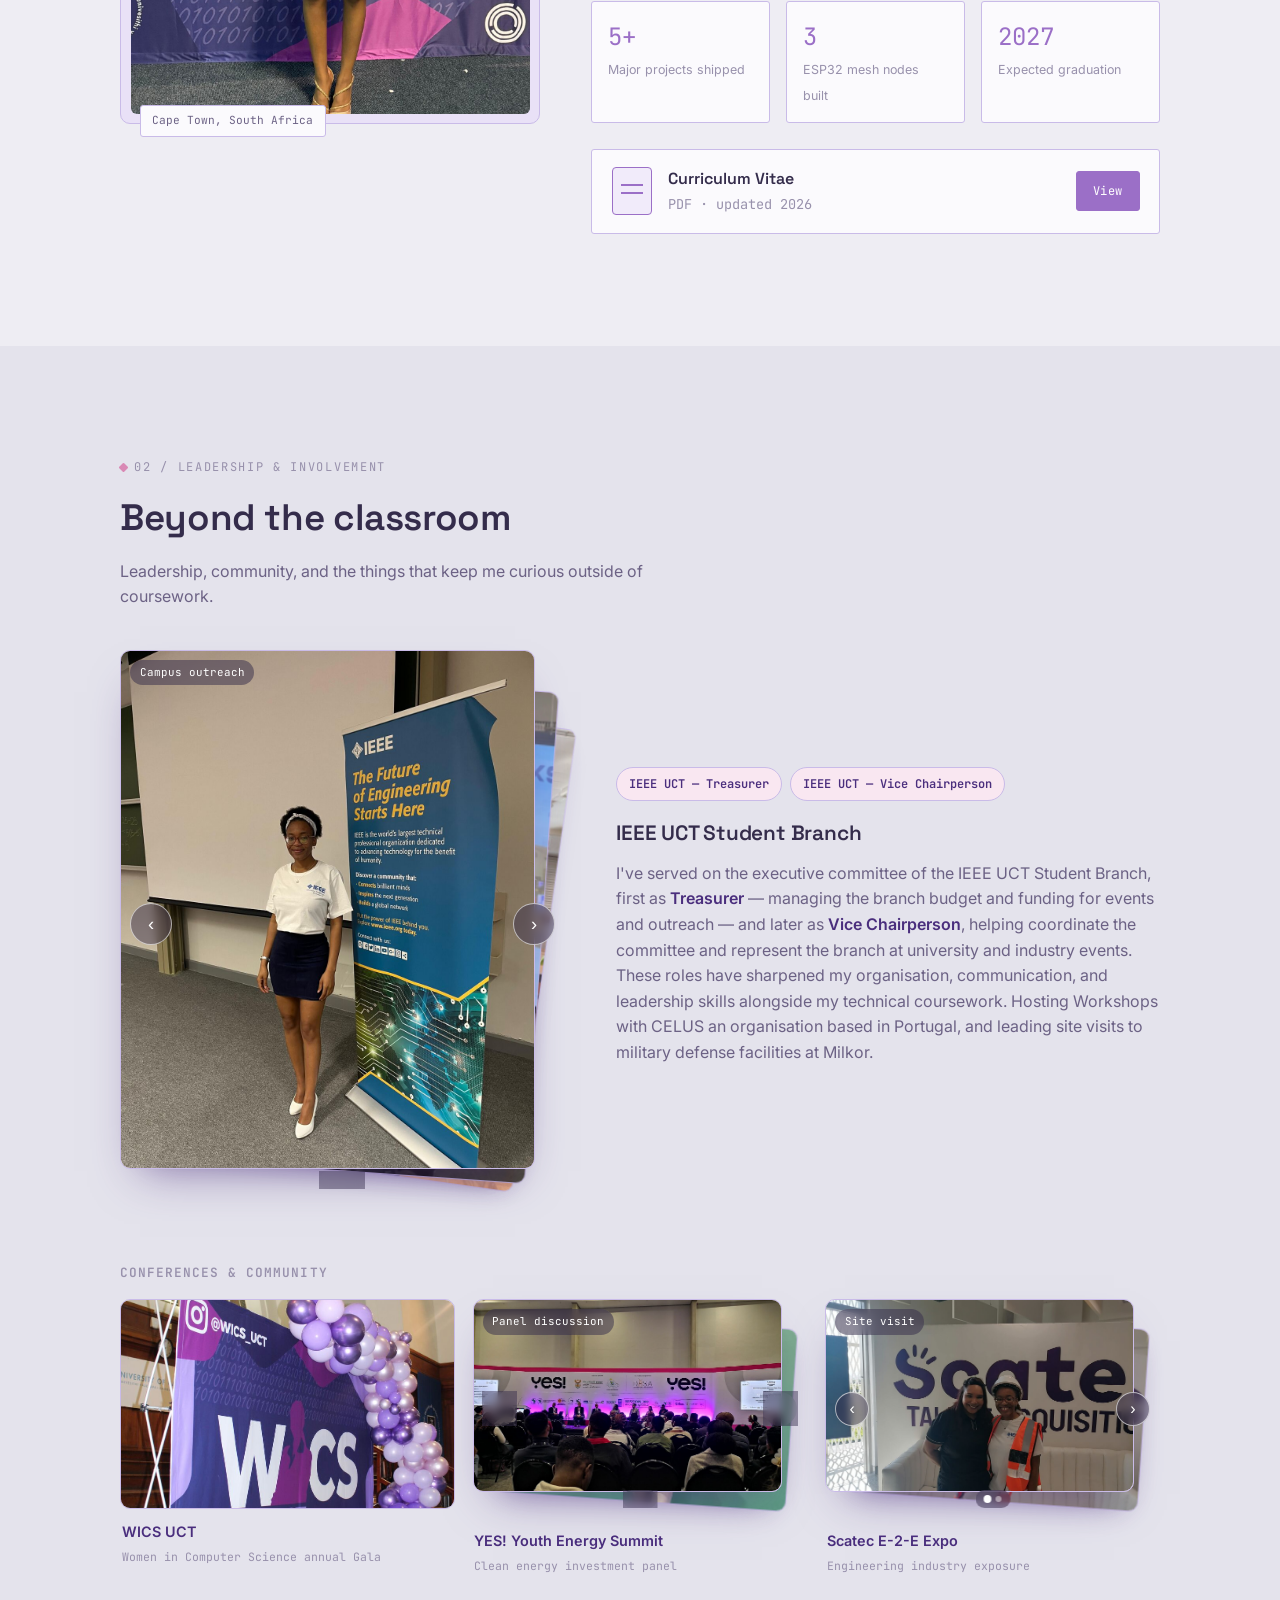
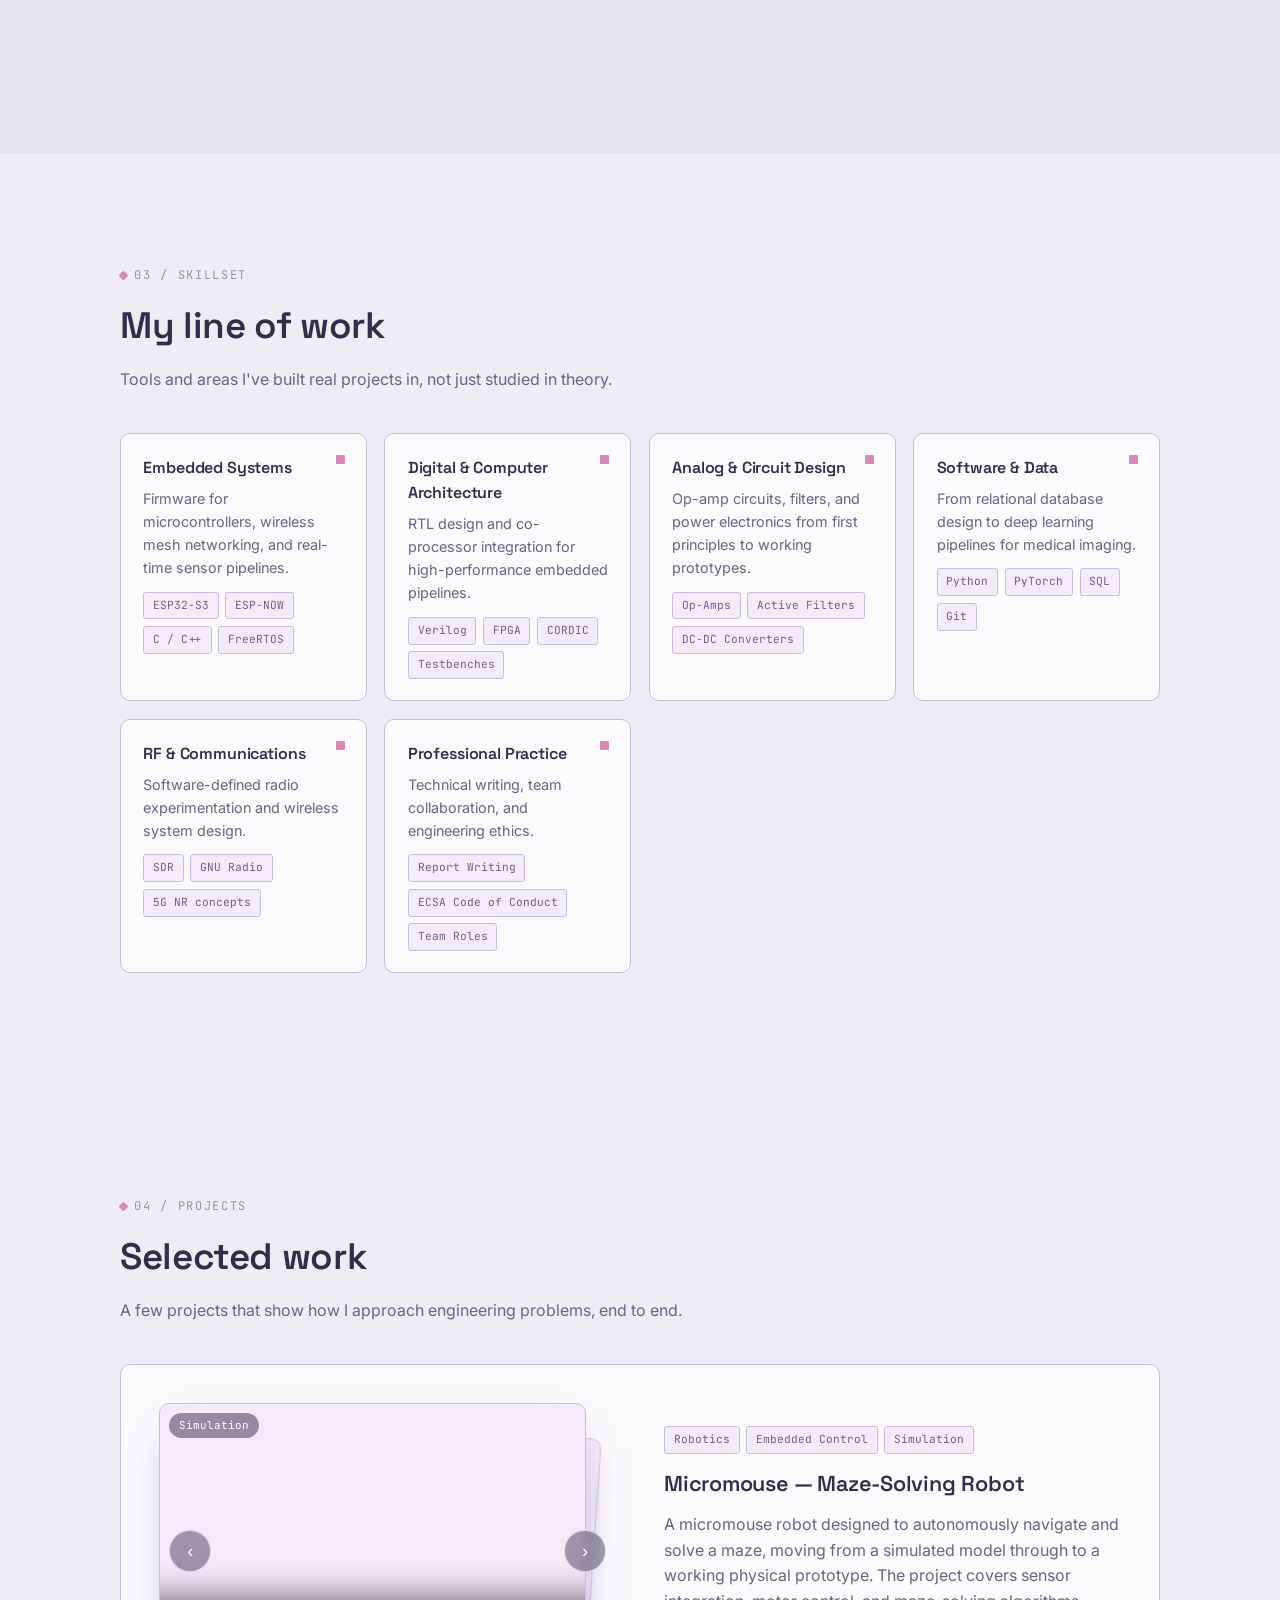
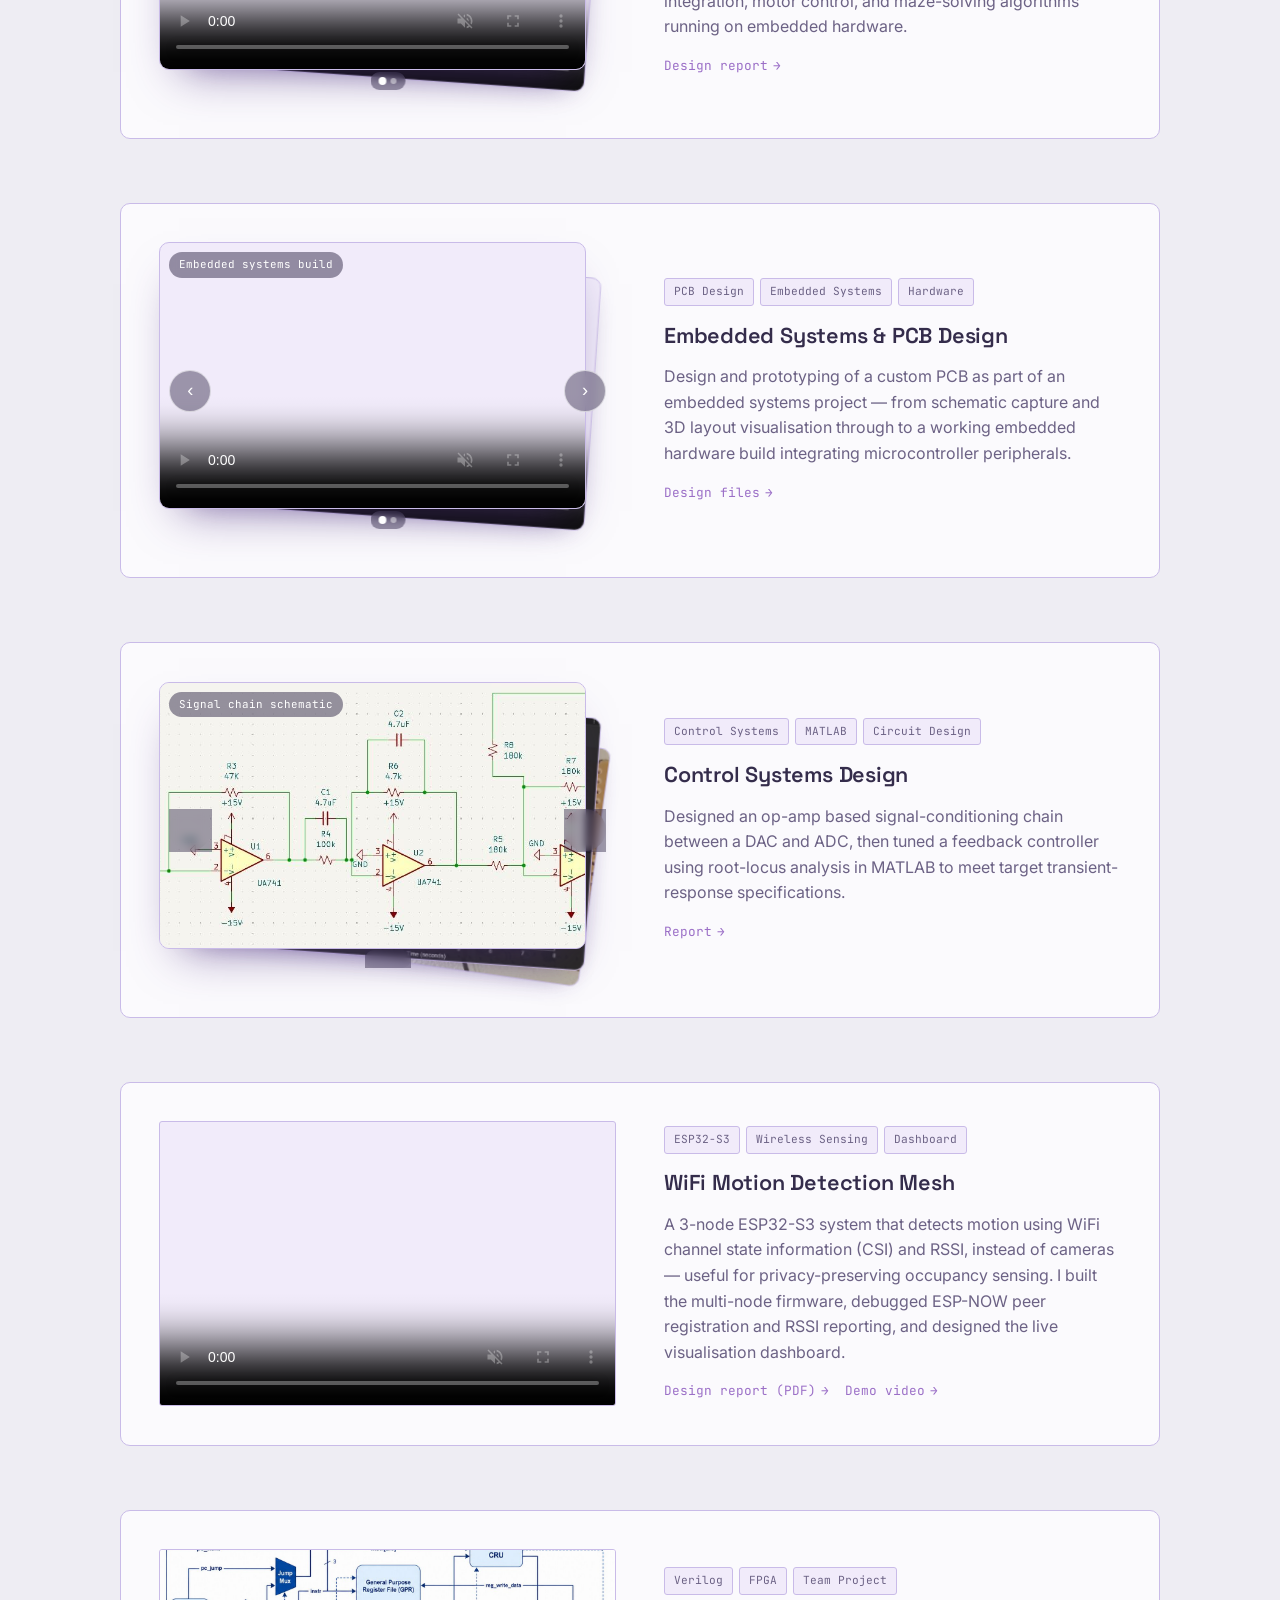
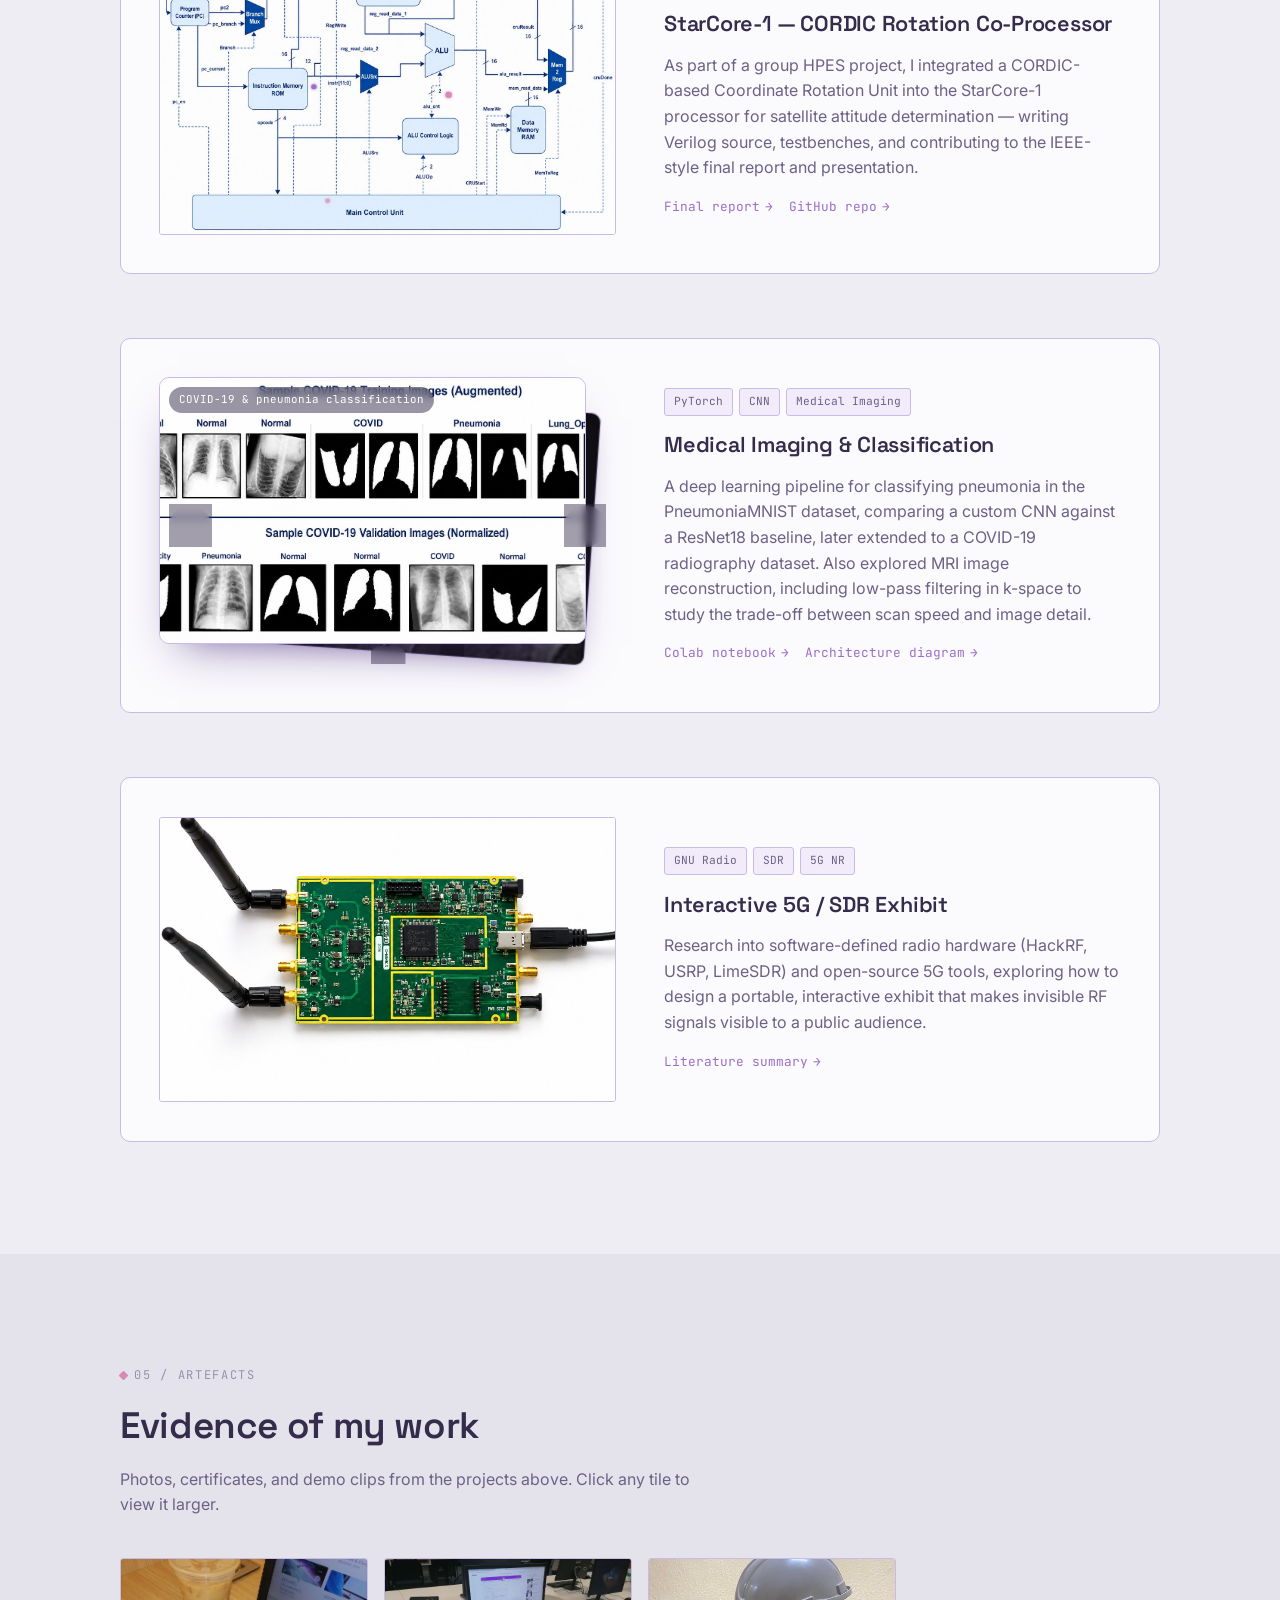
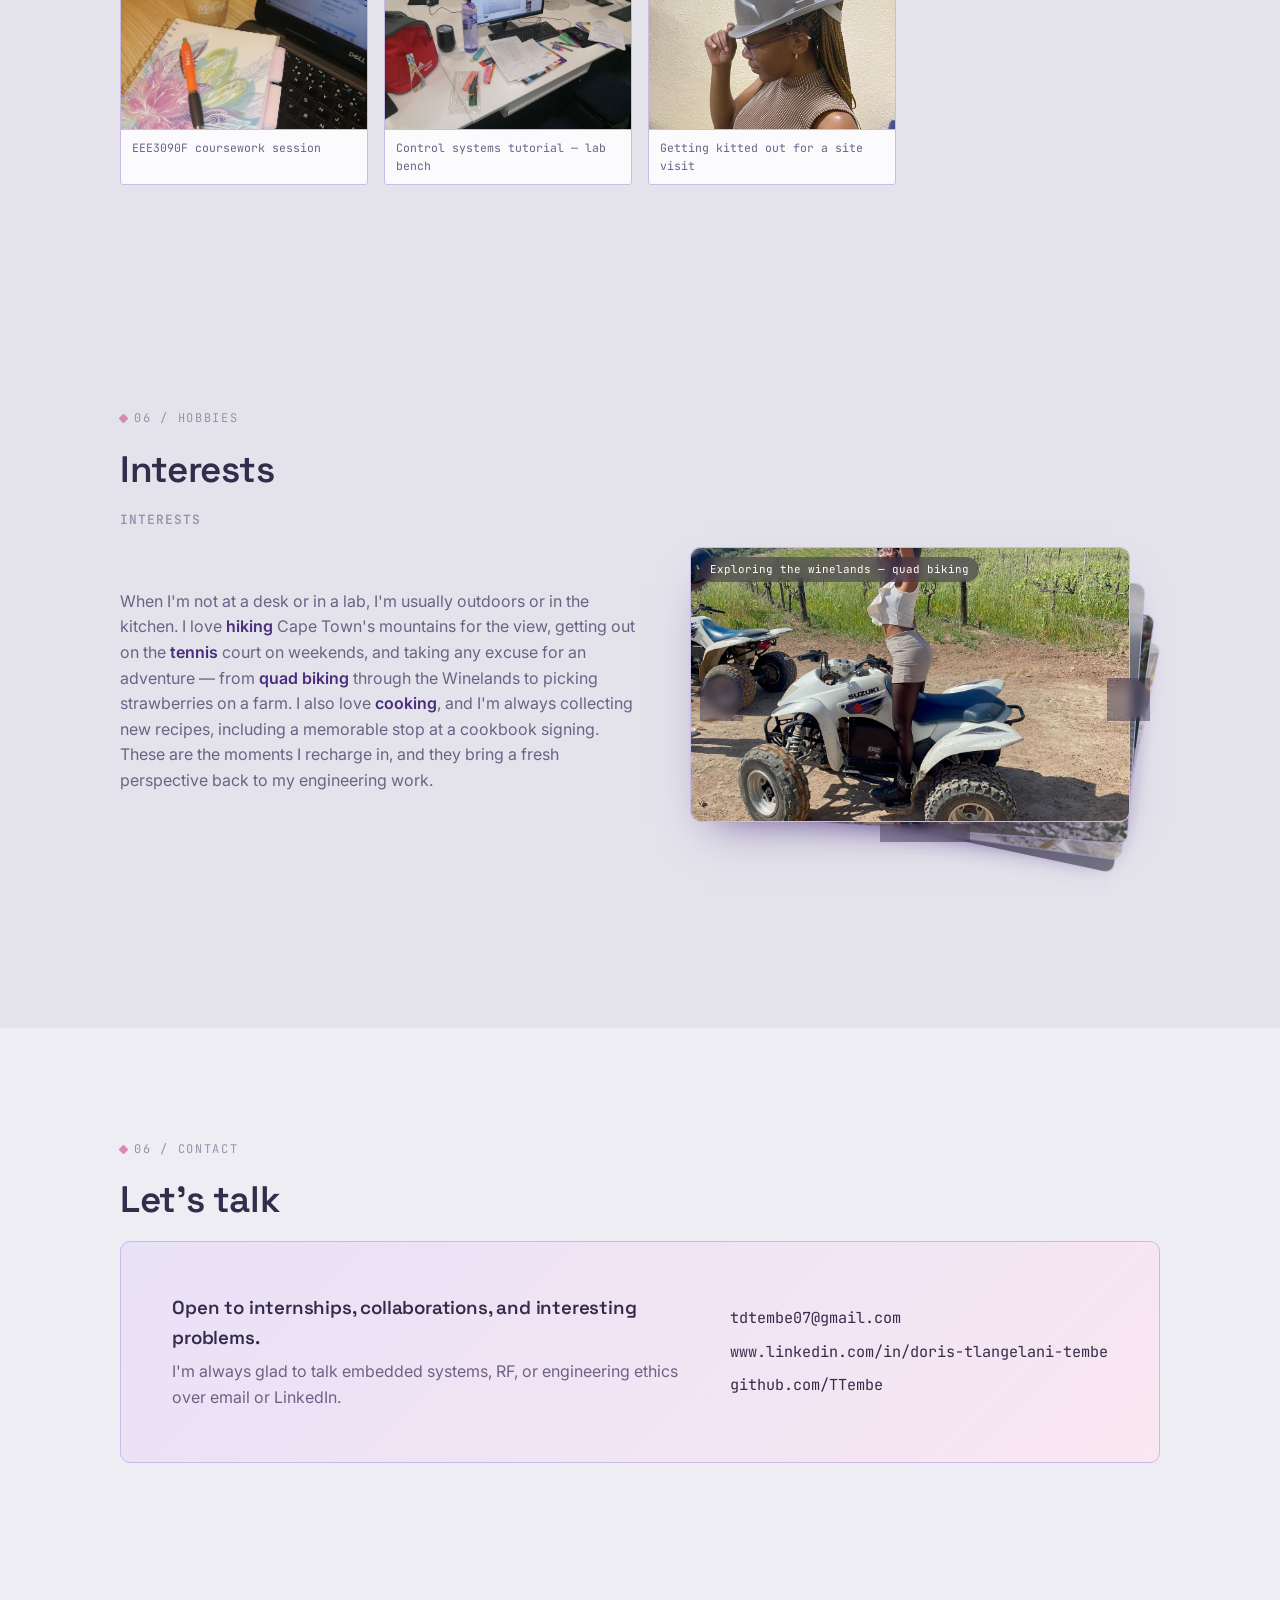
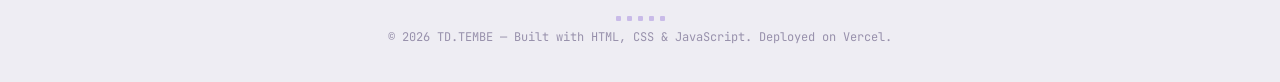
==== commit f842157f: "Update index.html" ====
--- a/index.html
+++ b/index.html
@@ -513,8 +513,12 @@
   </div>
 </section>
 
-    </div>
-
+    
+<!-- ============================== INTERESTS ============================== -->
+<section class="section-alt" id="invo">
+  <div class="wrap">
+    <div class="eyebrow">06 / HOBBIES</div>
+    <h2 class="section-title reveal from-up">Interests</h2>
     <h4 style="font-family:var(--font-mono); font-size:0.8rem; letter-spacing:0.08em; text-transform:uppercase; color:var(--ink-faint); margin-bottom:1rem;">Interests</h4>
     <div class="leader-panel text-left">
       <div class="leader-copy reveal from-left">
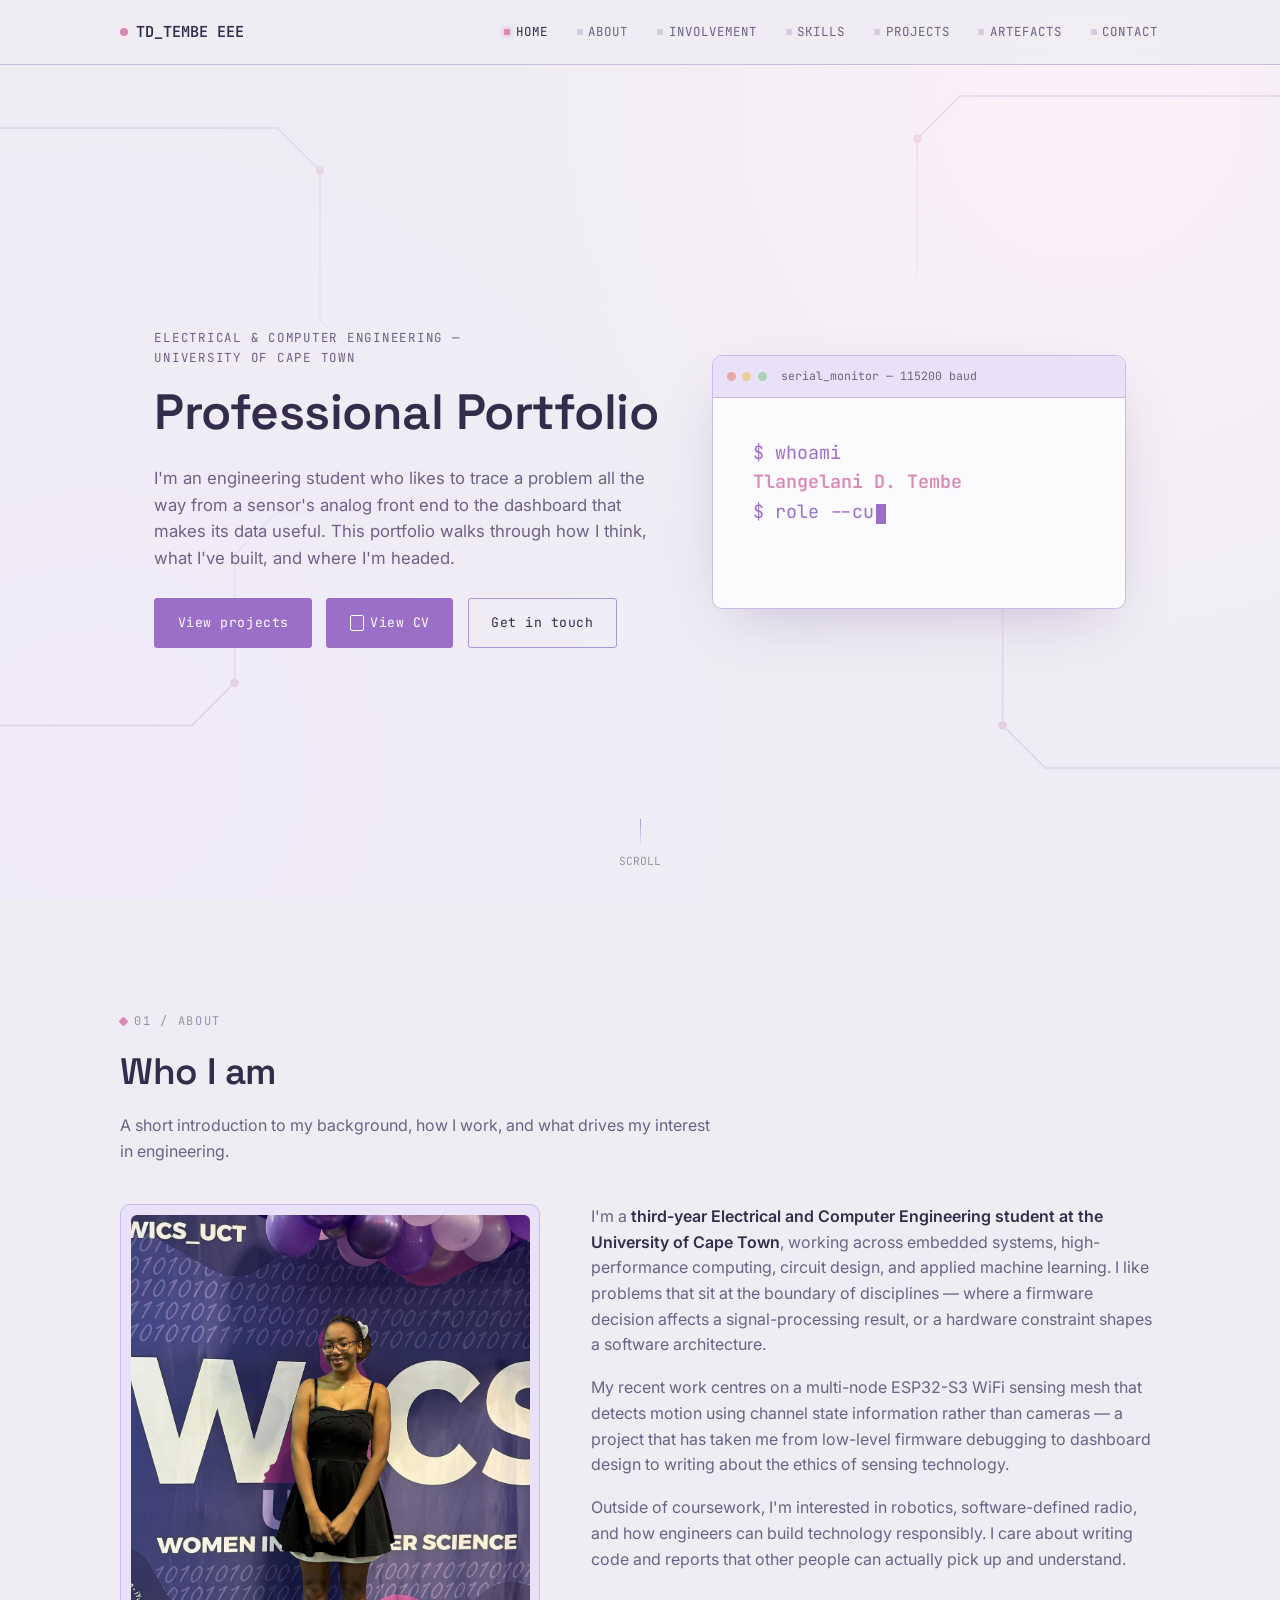
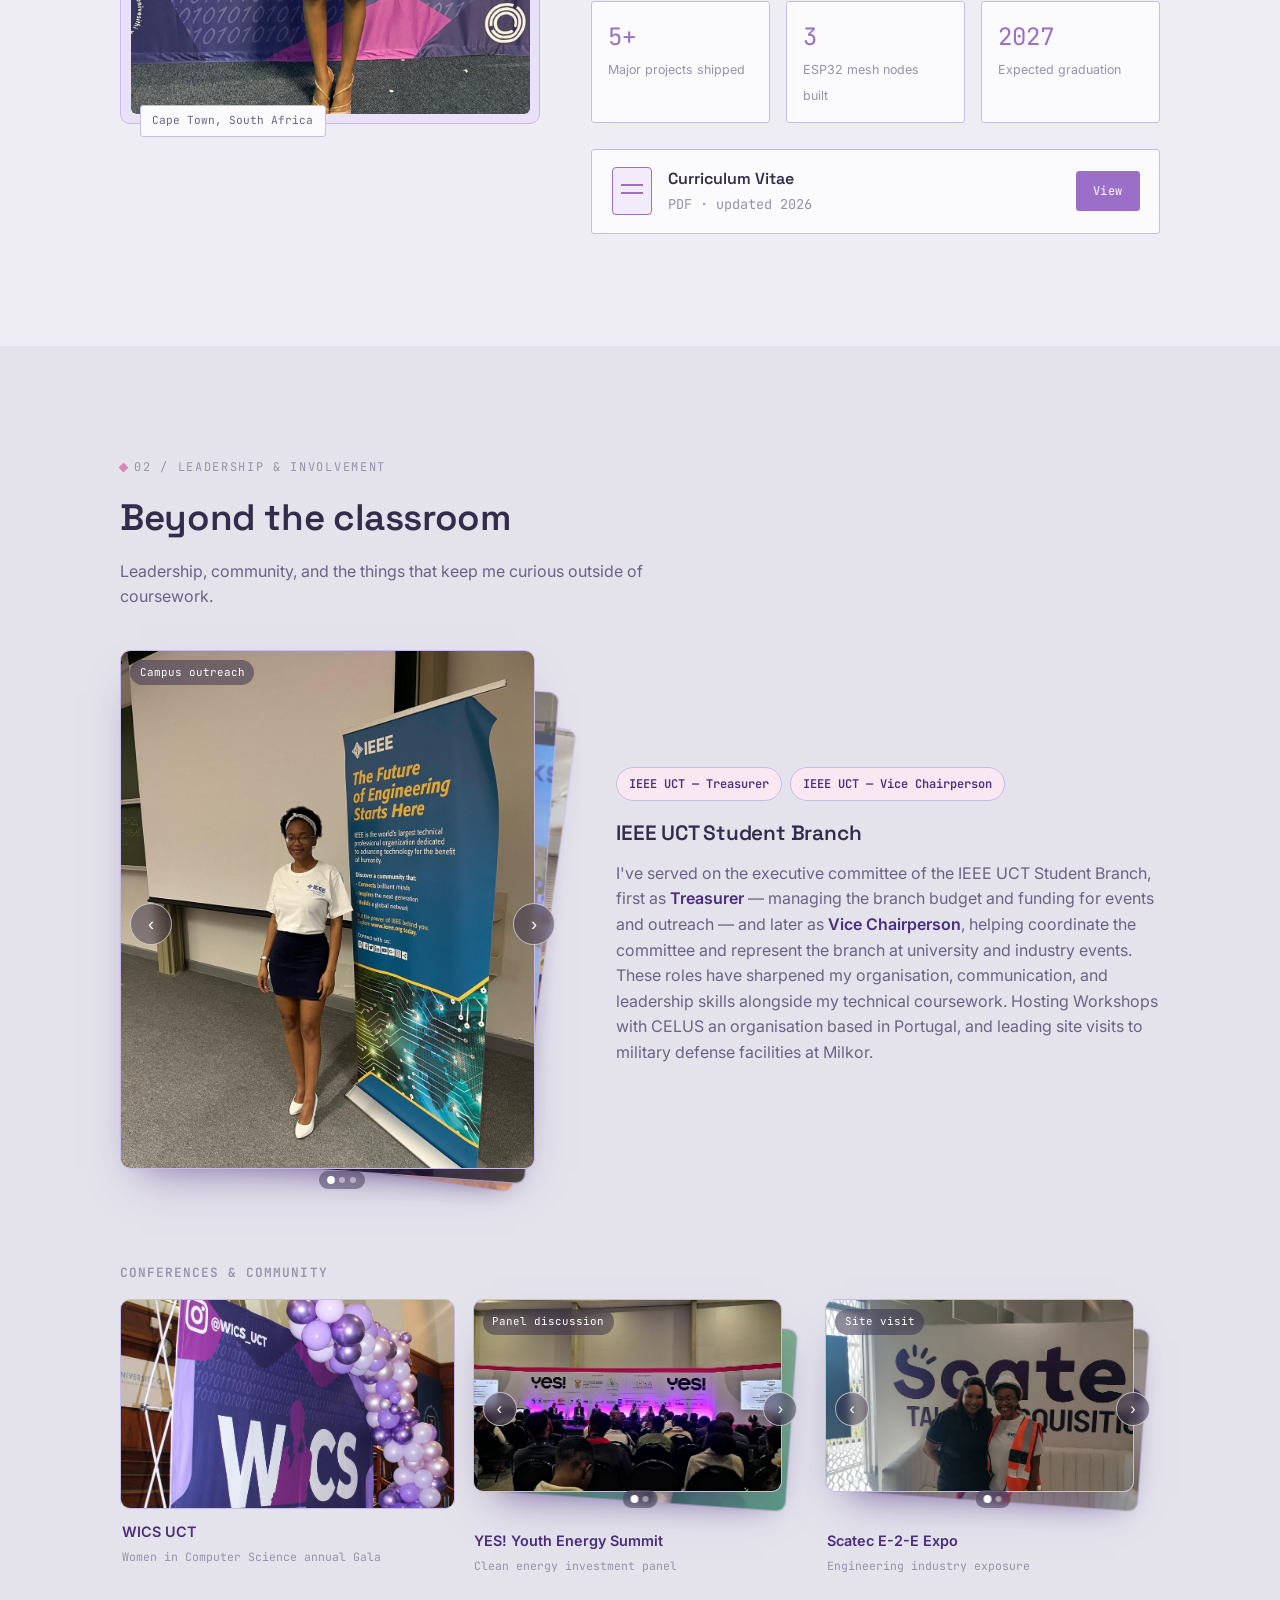
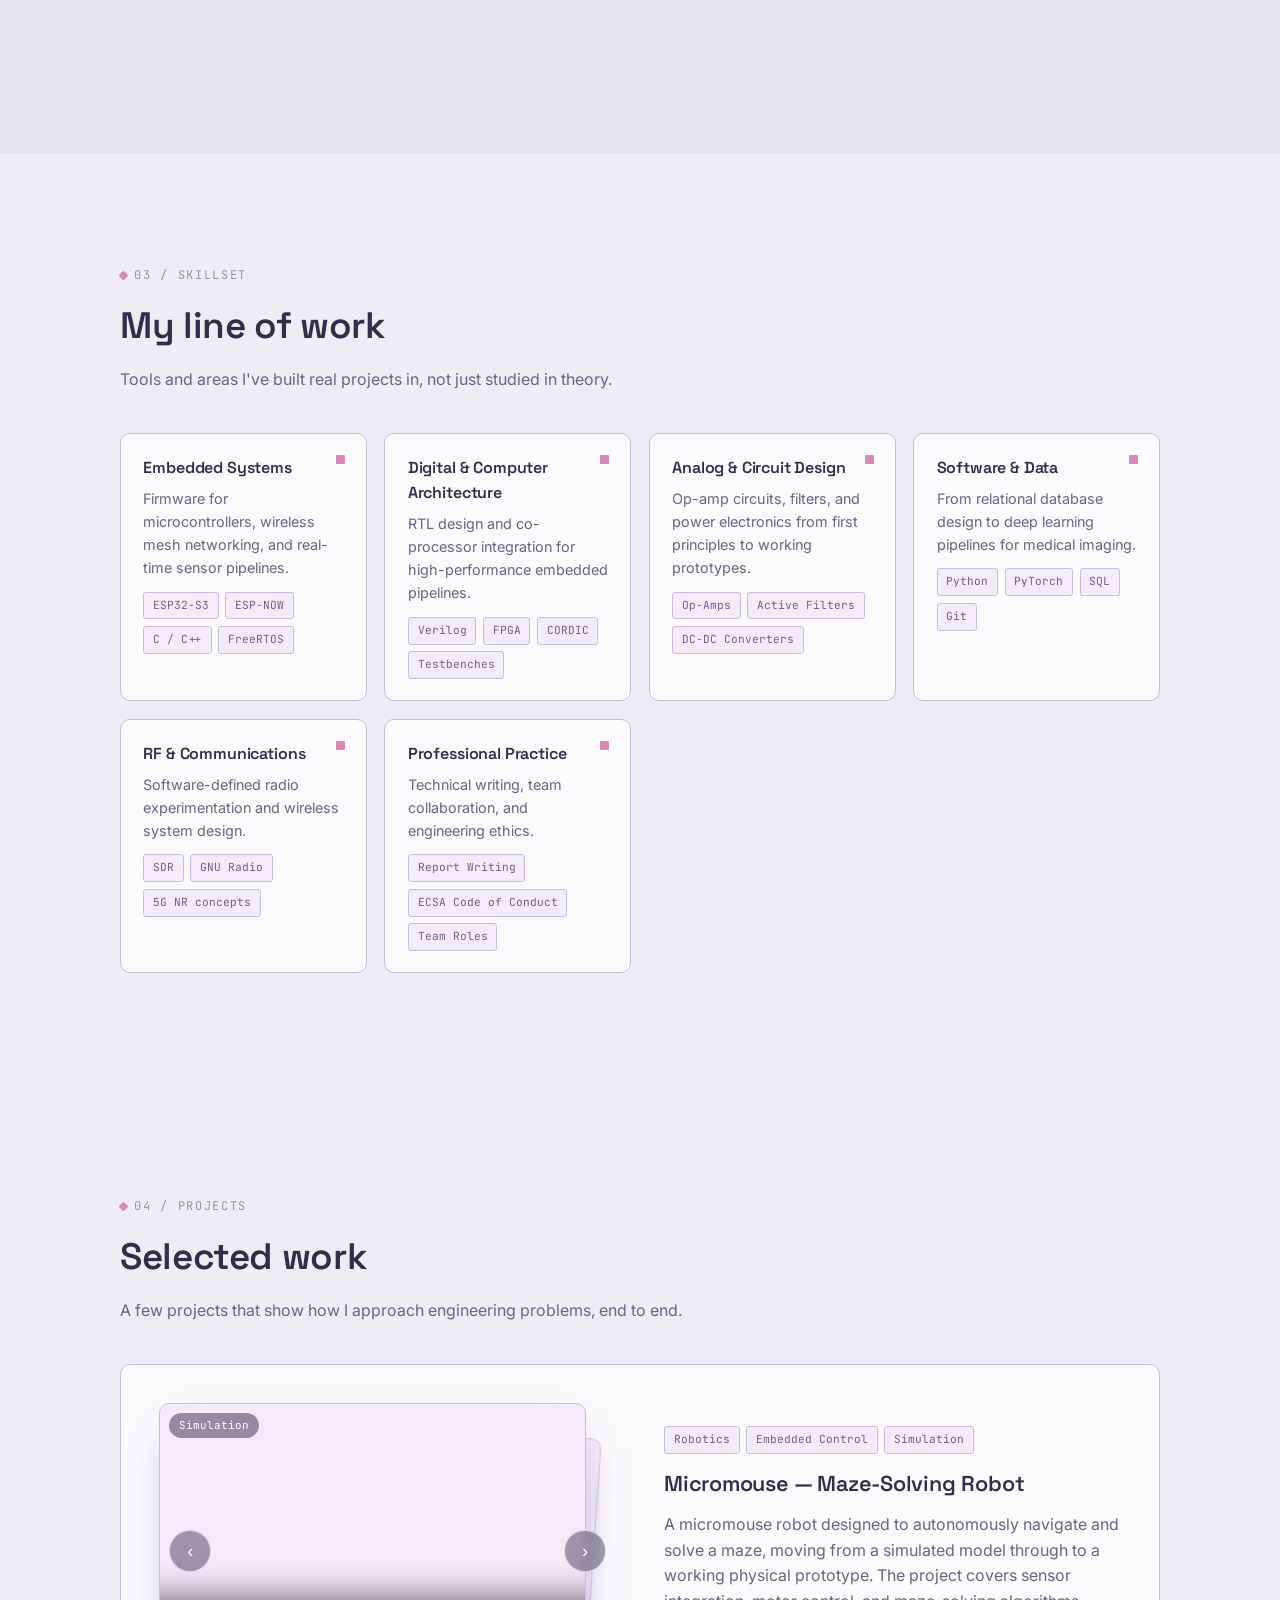
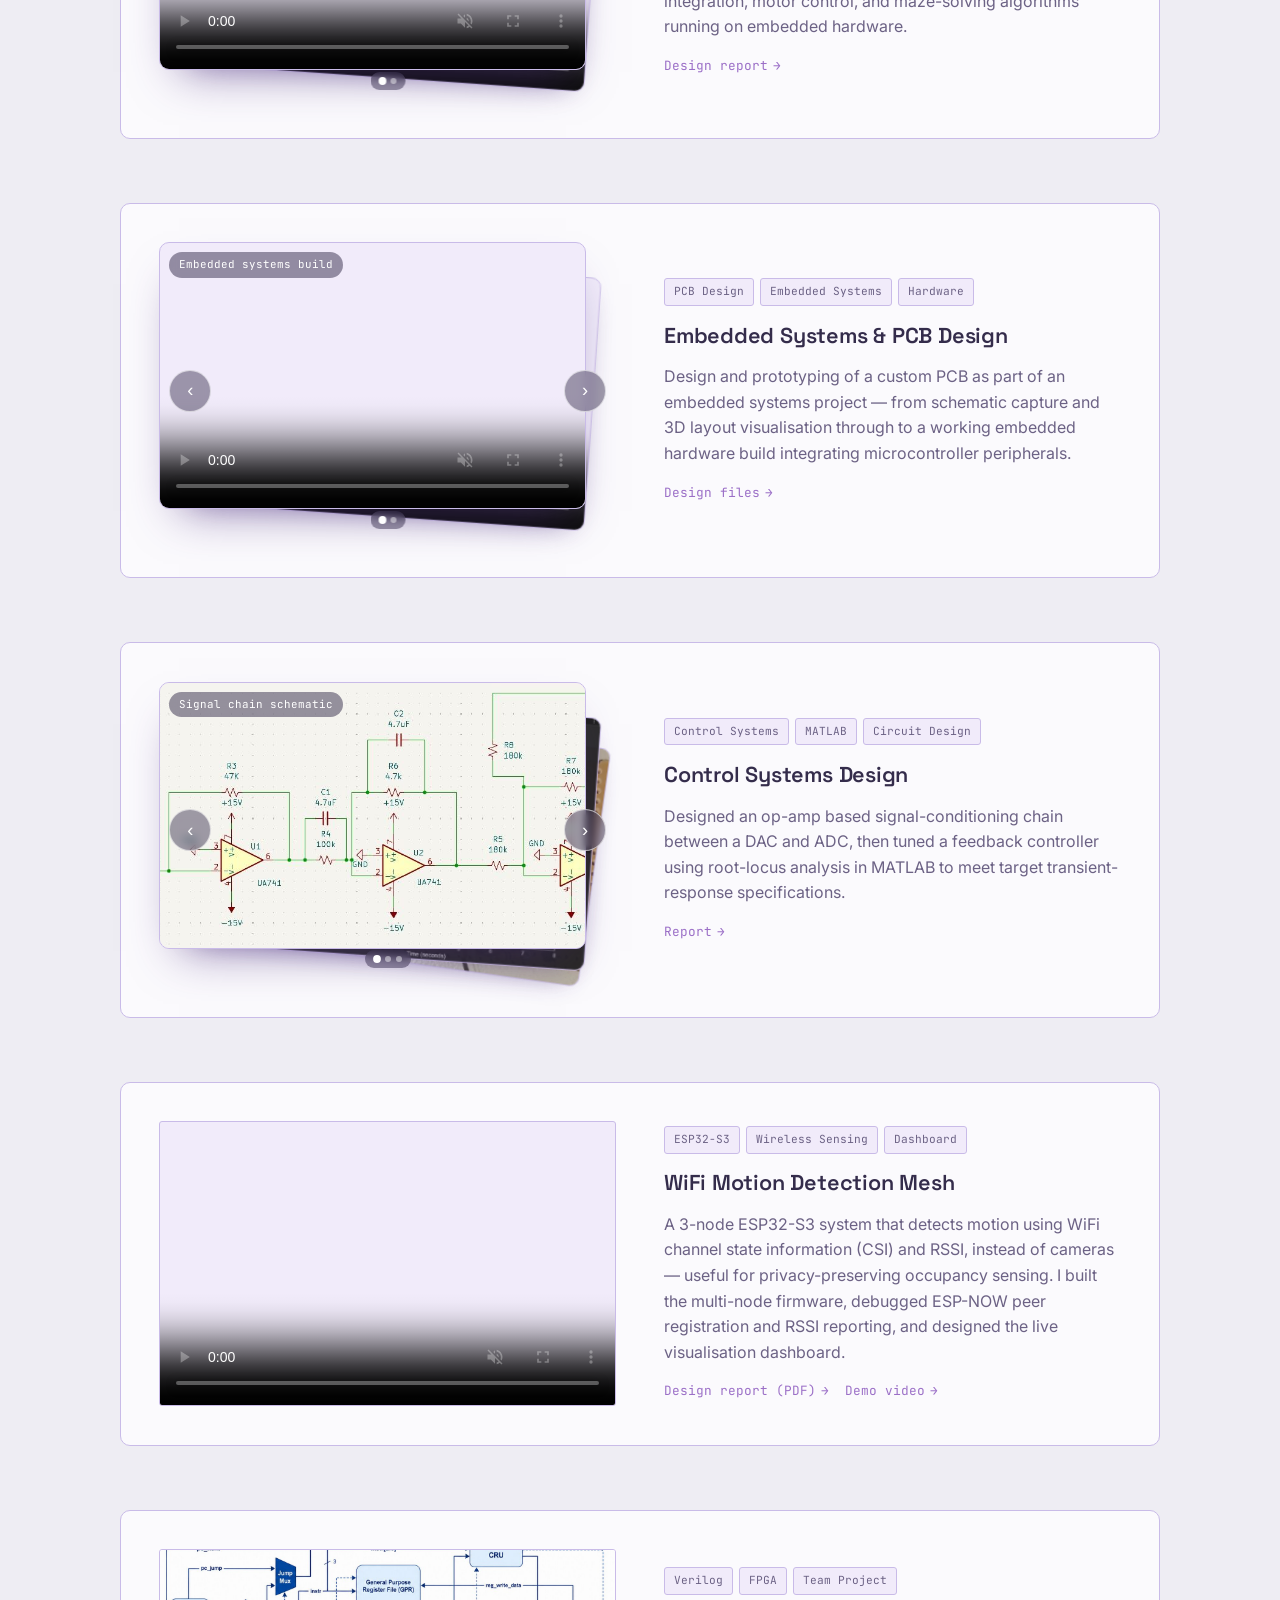
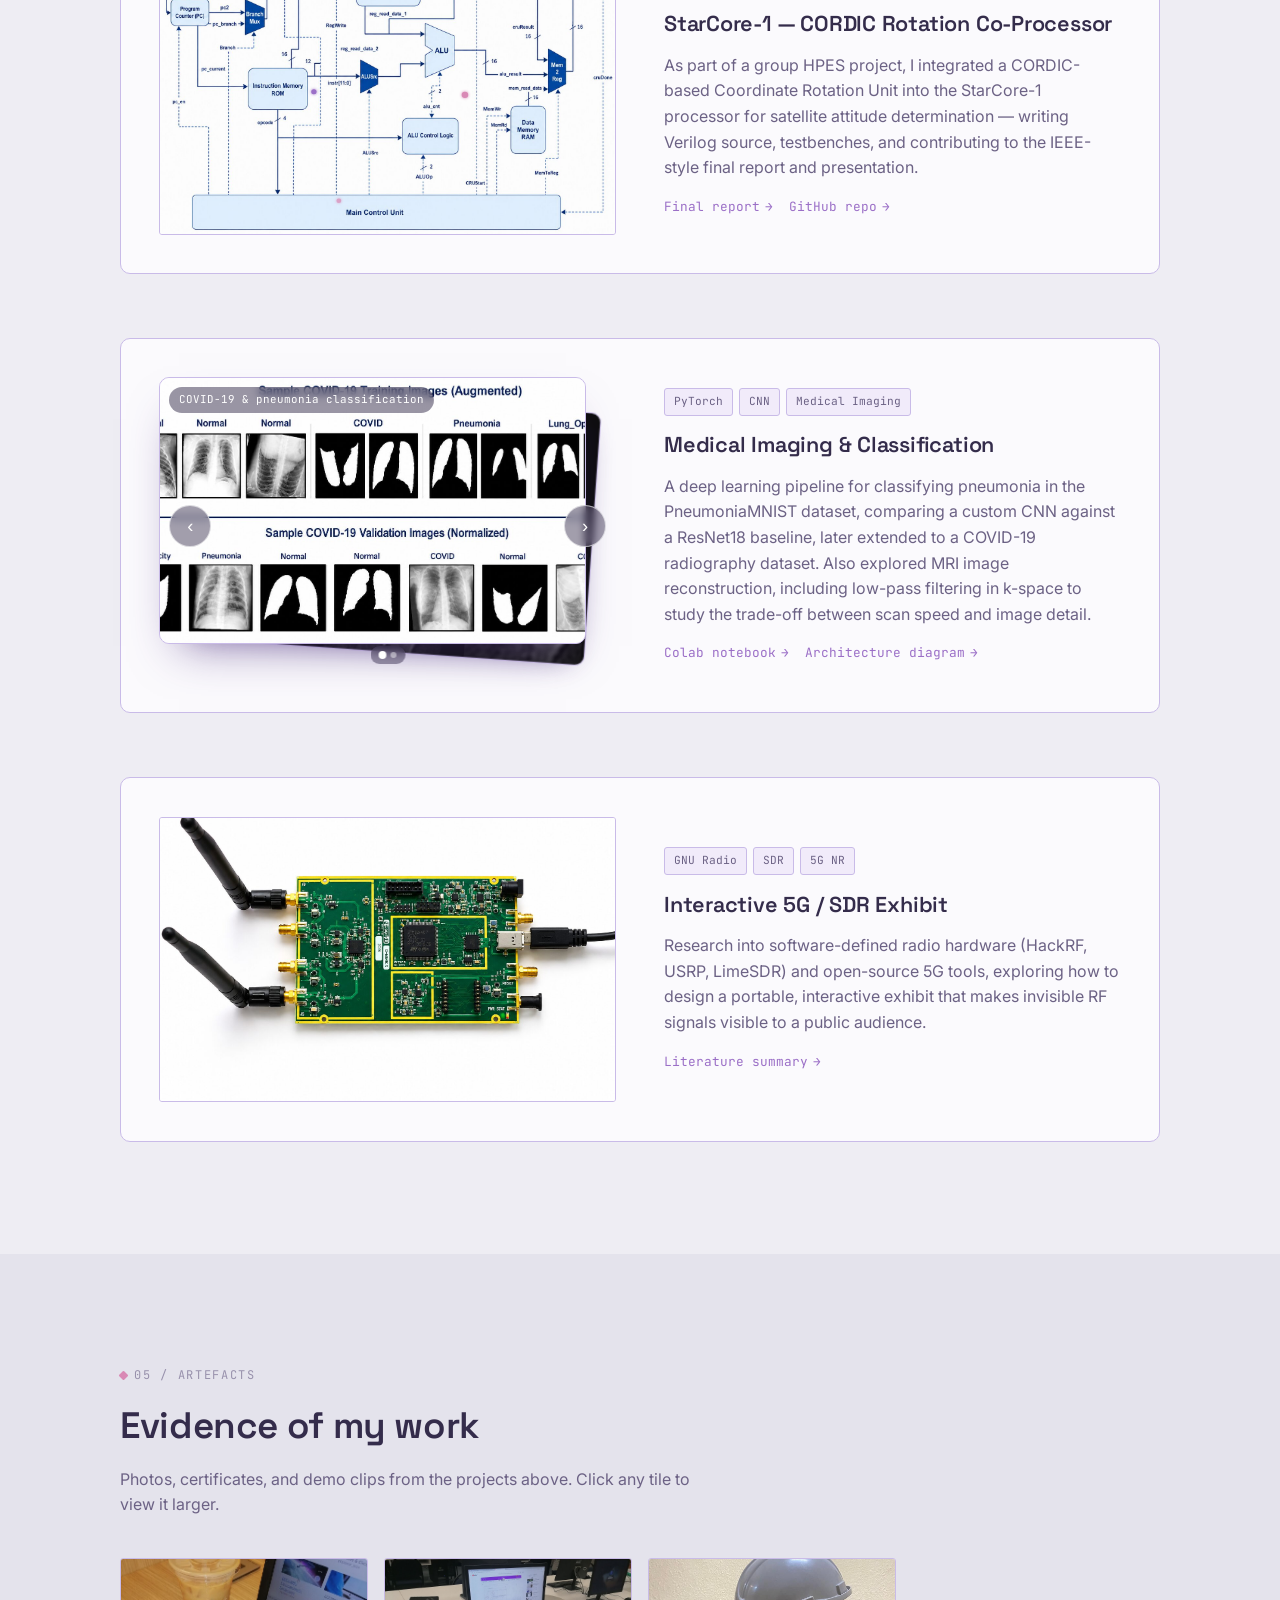
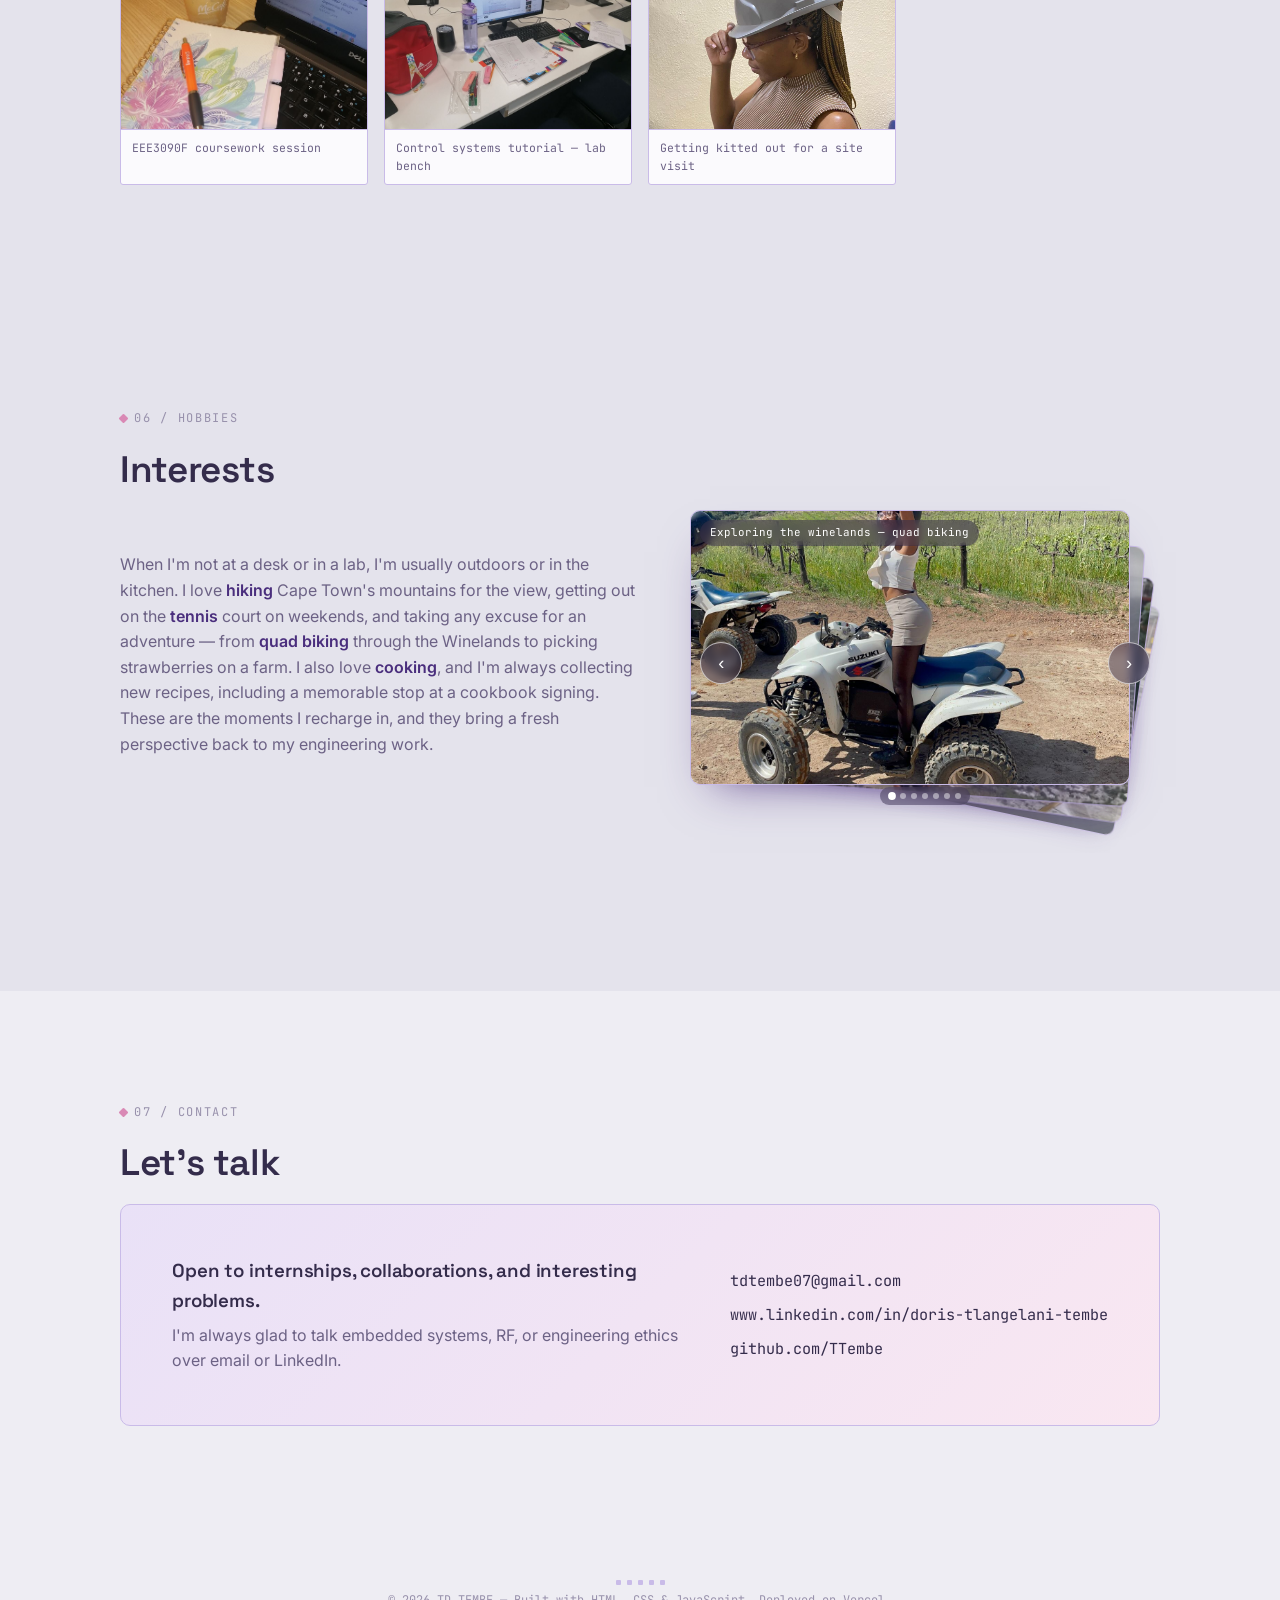
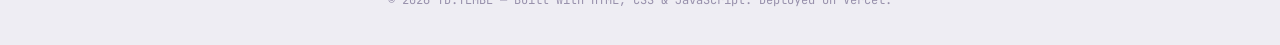
==== commit 0239b5e9: "Update index.html" ====
--- a/index.html
+++ b/index.html
@@ -515,45 +515,62 @@
 
     
 <!-- ============================== INTERESTS ============================== -->
-<section class="section-alt" id="invo">
+<section class="section-alt" id="interests">
   <div class="wrap">
     <div class="eyebrow">06 / HOBBIES</div>
     <h2 class="section-title reveal from-up">Interests</h2>
-    <h4 style="font-family:var(--font-mono); font-size:0.8rem; letter-spacing:0.08em; text-transform:uppercase; color:var(--ink-faint); margin-bottom:1rem;">Interests</h4>
+
     <div class="leader-panel text-left">
       <div class="leader-copy reveal from-left">
         <p>When I'm not at a desk or in a lab, I'm usually outdoors or in the kitchen. I love <strong>hiking</strong> Cape Town's mountains for the view, getting out on the <strong>tennis</strong> court on weekends, and taking any excuse for an adventure — from <strong>quad biking</strong> through the Winelands to picking strawberries on a farm. I also love <strong>cooking</strong>, and I'm always collecting new recipes, including a memorable stop at a cookbook signing. These are the moments I recharge in, and they bring a fresh perspective back to my engineering work.</p>
       </div>
+
       <div class="reveal from-right">
         <div class="media-stack">
           <div class="stack-frame">
             <div class="stack-item" data-caption="Exploring the winelands — quad biking">
               <img src="assets/images/Interests6.jpg" alt="Riding a quad bike through a vineyard">
             </div>
+
             <div class="stack-item" data-caption="Hiking — Lion's Head">
               <img src="assets/images/Interests.jpg" alt="Standing on a mountain overlooking Cape Town">
             </div>
+
             <div class="stack-item" data-caption="Cooking — collecting new recipes">
               <img src="assets/images/Interests2.jpg" alt="Holding a cookbook titled A Food Love Story">
             </div>
+
             <div class="stack-item" data-caption="Cooking — meeting a cookbook best selling author">
               <img src="assets/images/Interests3.jpg" alt="At a cookbook signing event with the author">
             </div>
+
             <div class="stack-item" data-caption="Tennis — weekend games">
               <img src="assets/images/Interests4.jpg" alt="Playing tennis on an outdoor court">
             </div>
+
             <div class="stack-item" data-caption="Exploring Cape Town — Clifton">
               <img src="assets/images/Interests5.jpg" alt="Coastal view over Clifton and Camps Bay">
             </div>
+
             <div class="stack-item" data-caption="Strawberry picking on a farm">
               <img src="assets/images/Interests7.jpg" alt="Strawberry picking on a farm">
             </div>
-            <!-- EDIT ME: add more <div class="stack-item">...</div> blocks here for more media -->
-          </div>
+          </div>
+
           <button class="stack-arrow prev" type="button" aria-label="Previous media">‹</button>
           <button class="stack-arrow next" type="button" aria-label="Next media">›</button>
+
           <div class="stack-caption"></div>
-          <div class="stack-dots"><span></span><span></span><span></span><span></span><span></span><span></span><span></span></div>
+
+          <div class="stack-dots">
+            <span></span>
+            <span></span>
+            <span></span>
+            <span></span>
+            <span></span>
+            <span></span>
+            <span></span>
+          </div>
         </div>
       </div>
     </div>
@@ -563,7 +580,7 @@
 <!-- ============================== CONTACT ============================== -->
 <section id="contact">
   <div class="wrap">
-    <div class="eyebrow">06 / Contact</div>
+    <div class="eyebrow">07 / Contact</div>
     <h2 class="section-title reveal from-up">Let's talk</h2>
 
     <div class="contact-panel reveal from-up">
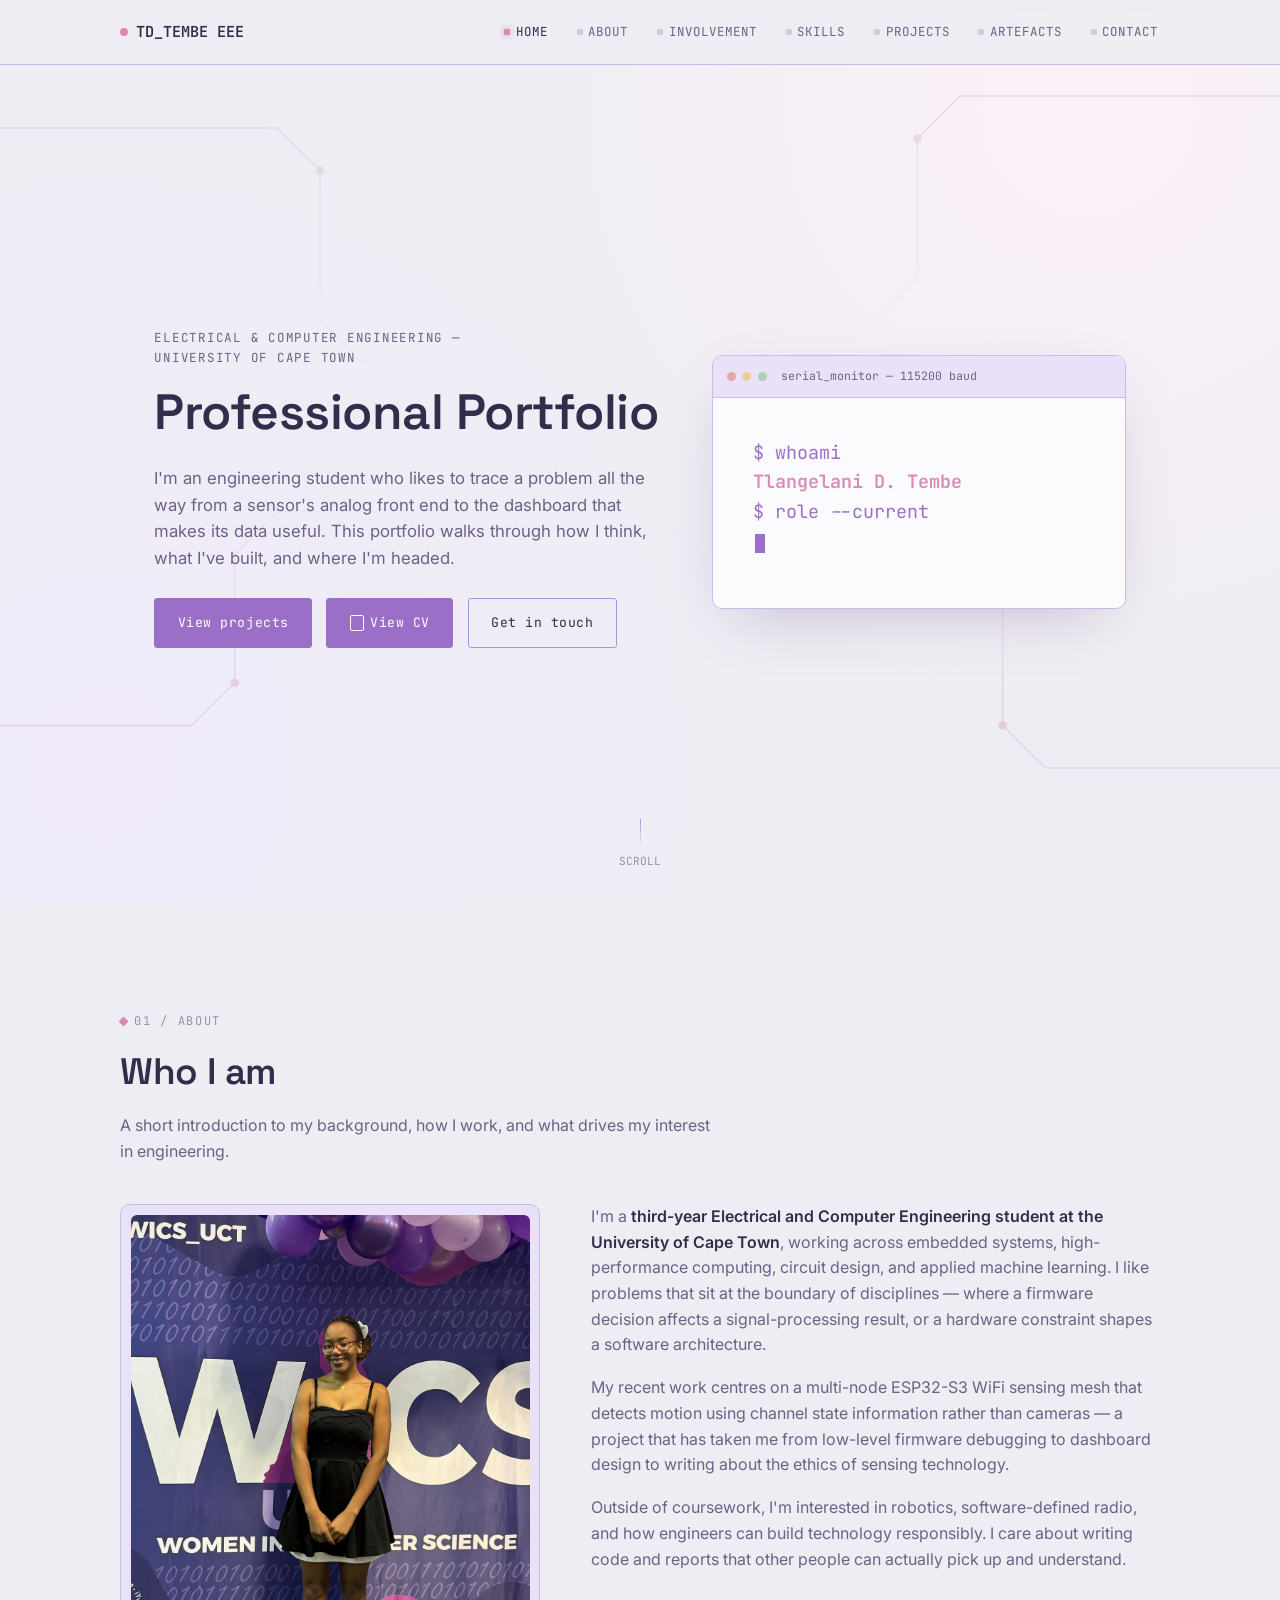
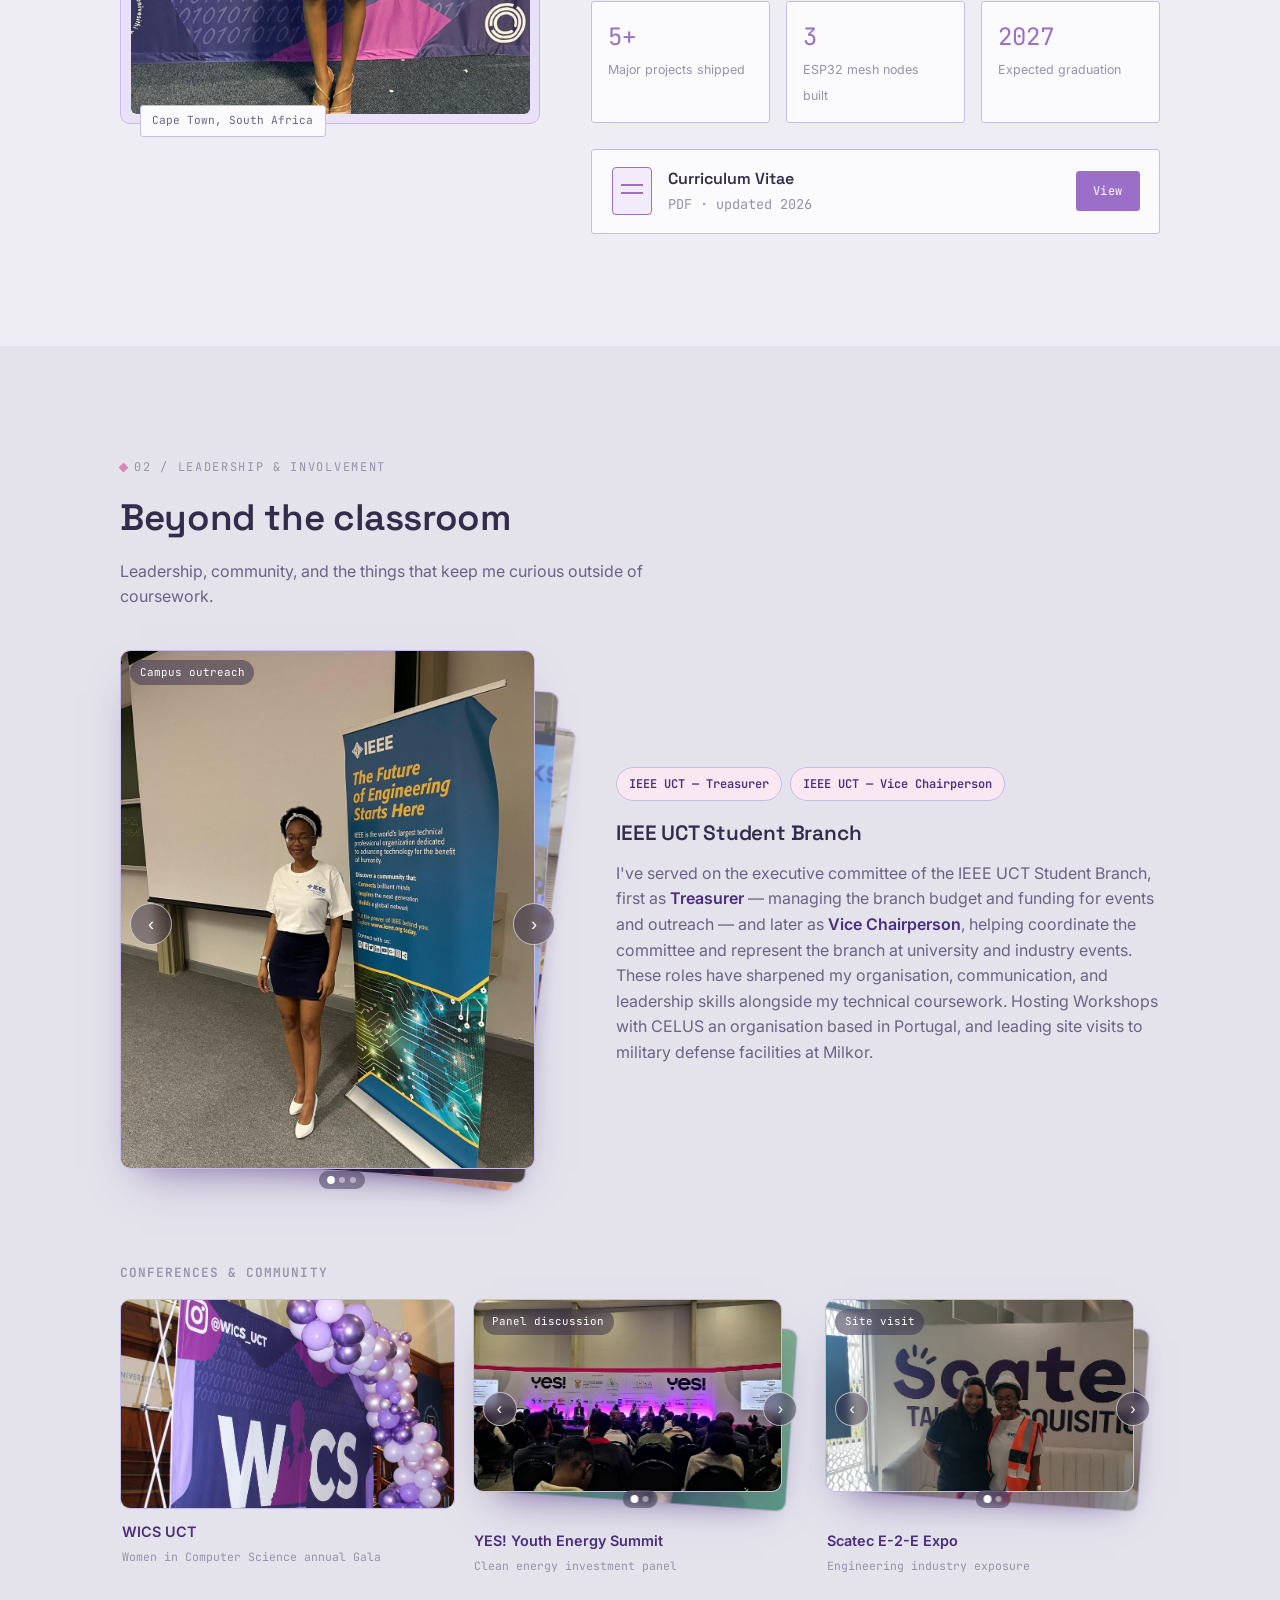
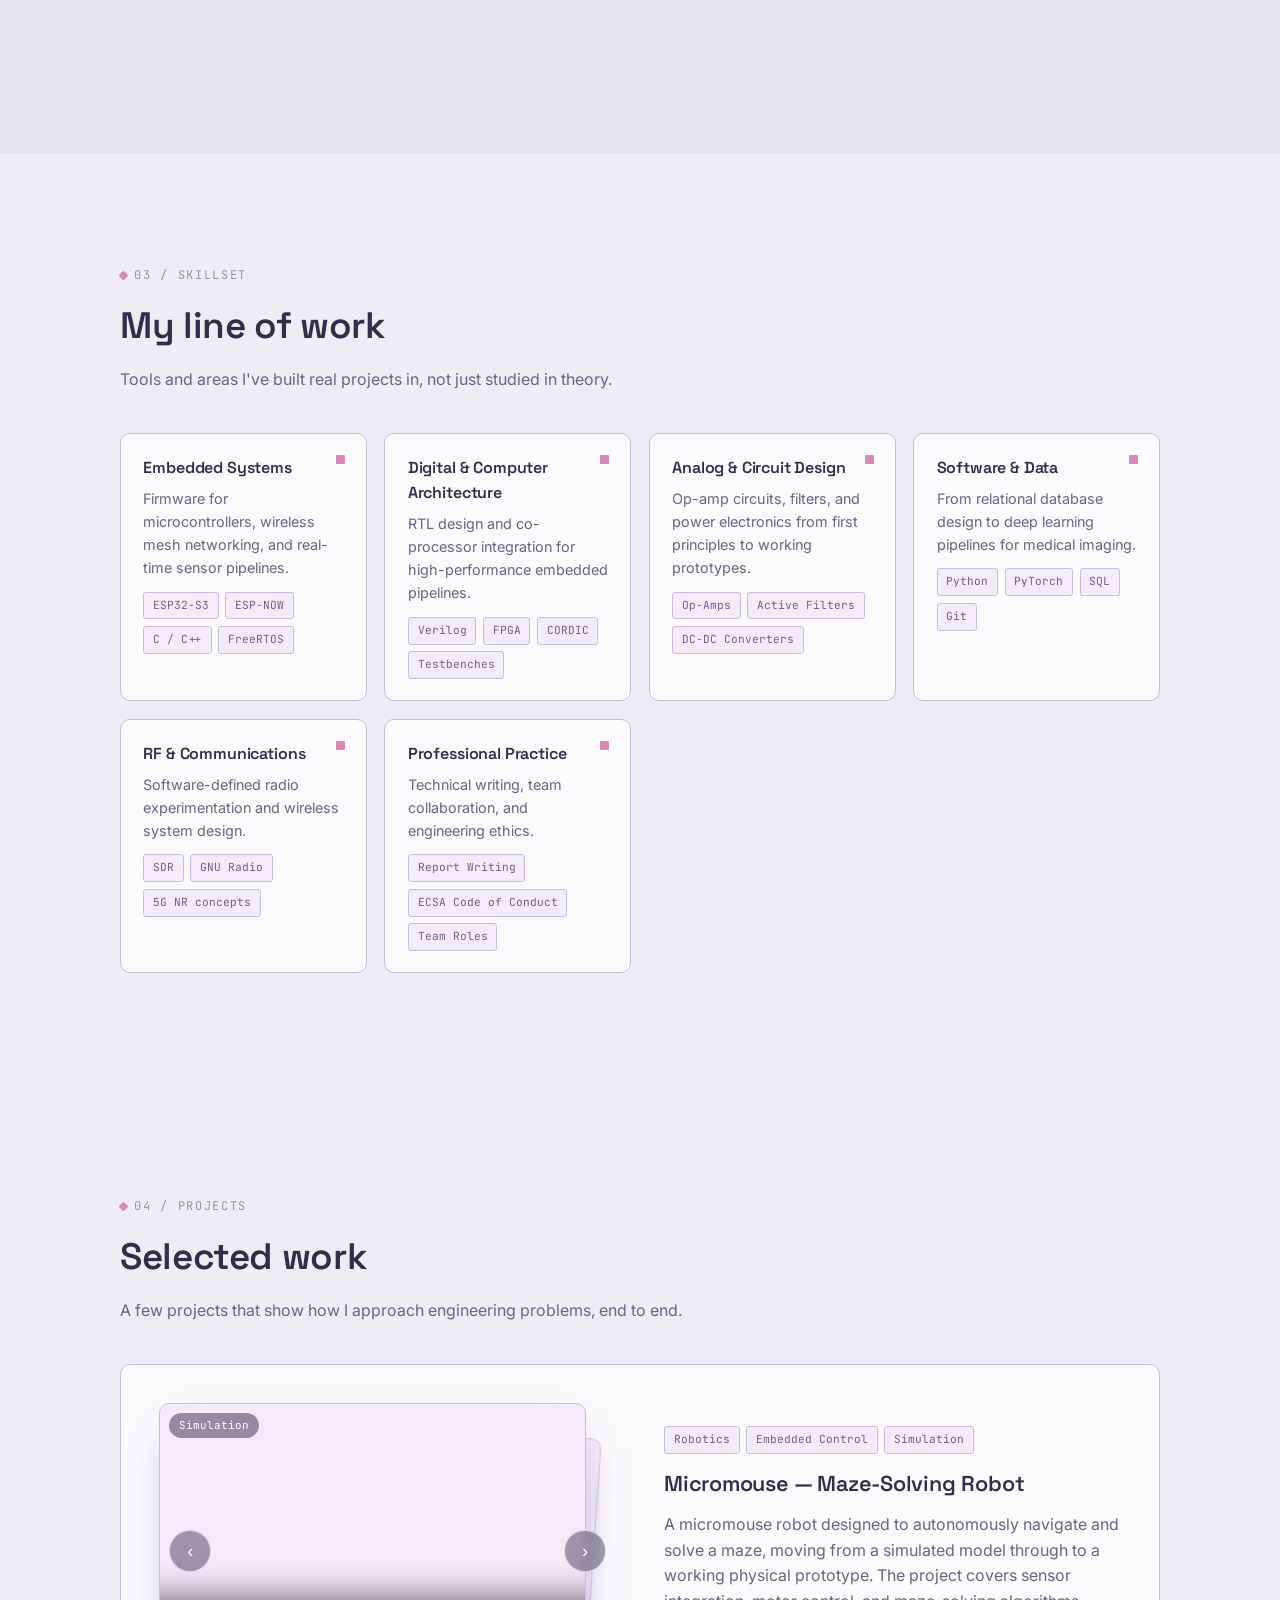
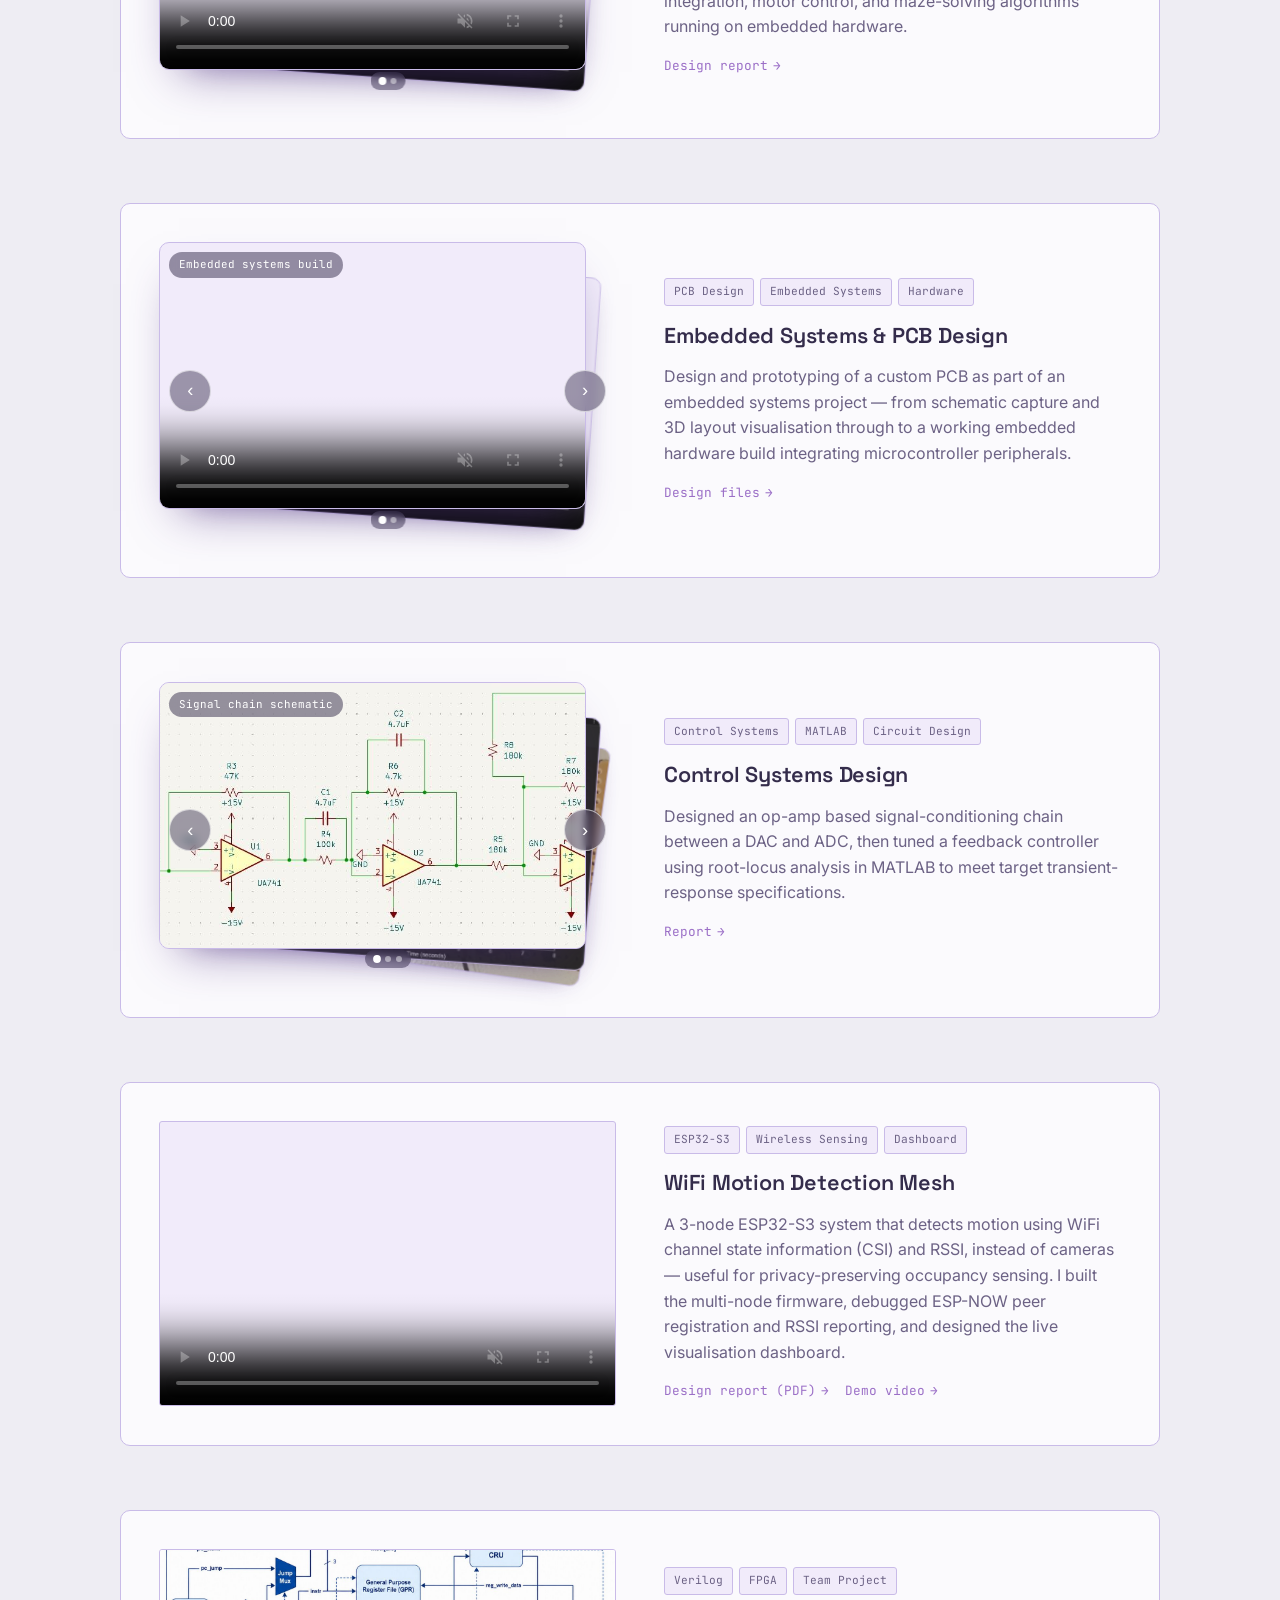
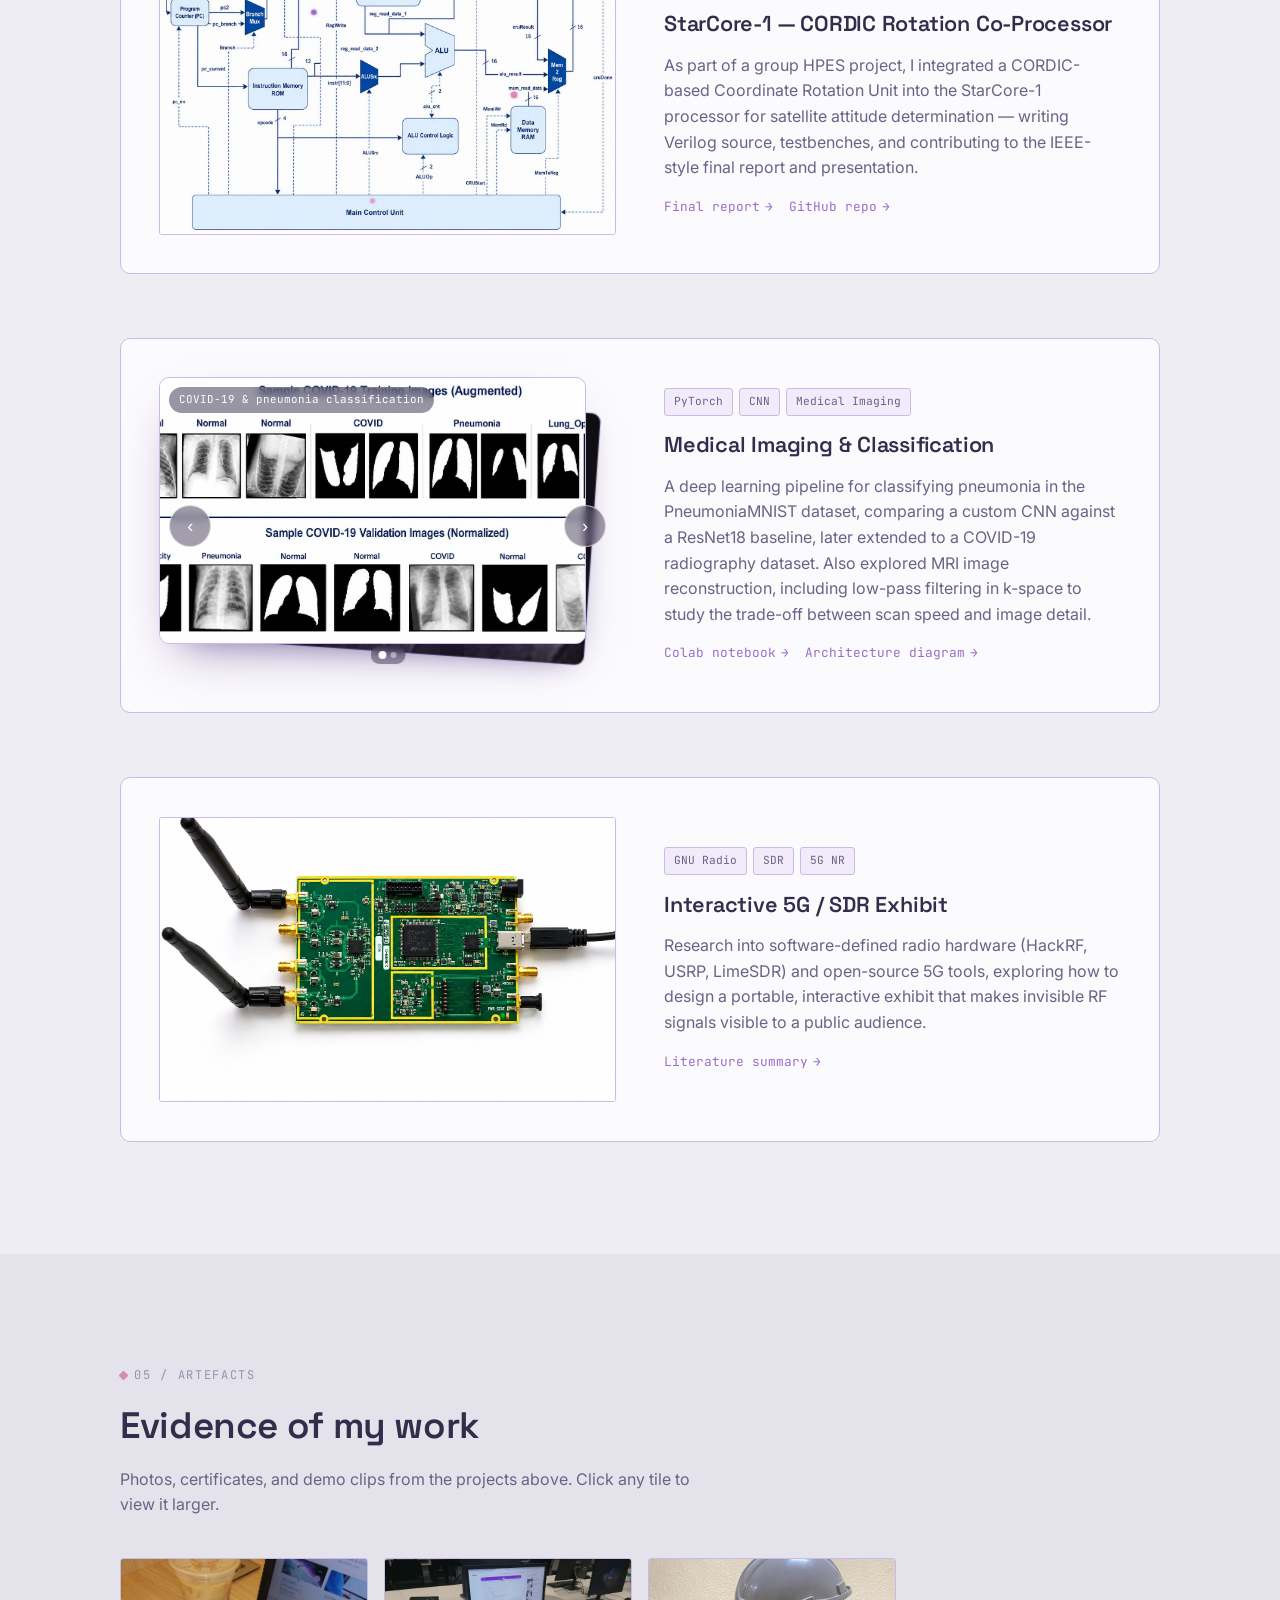
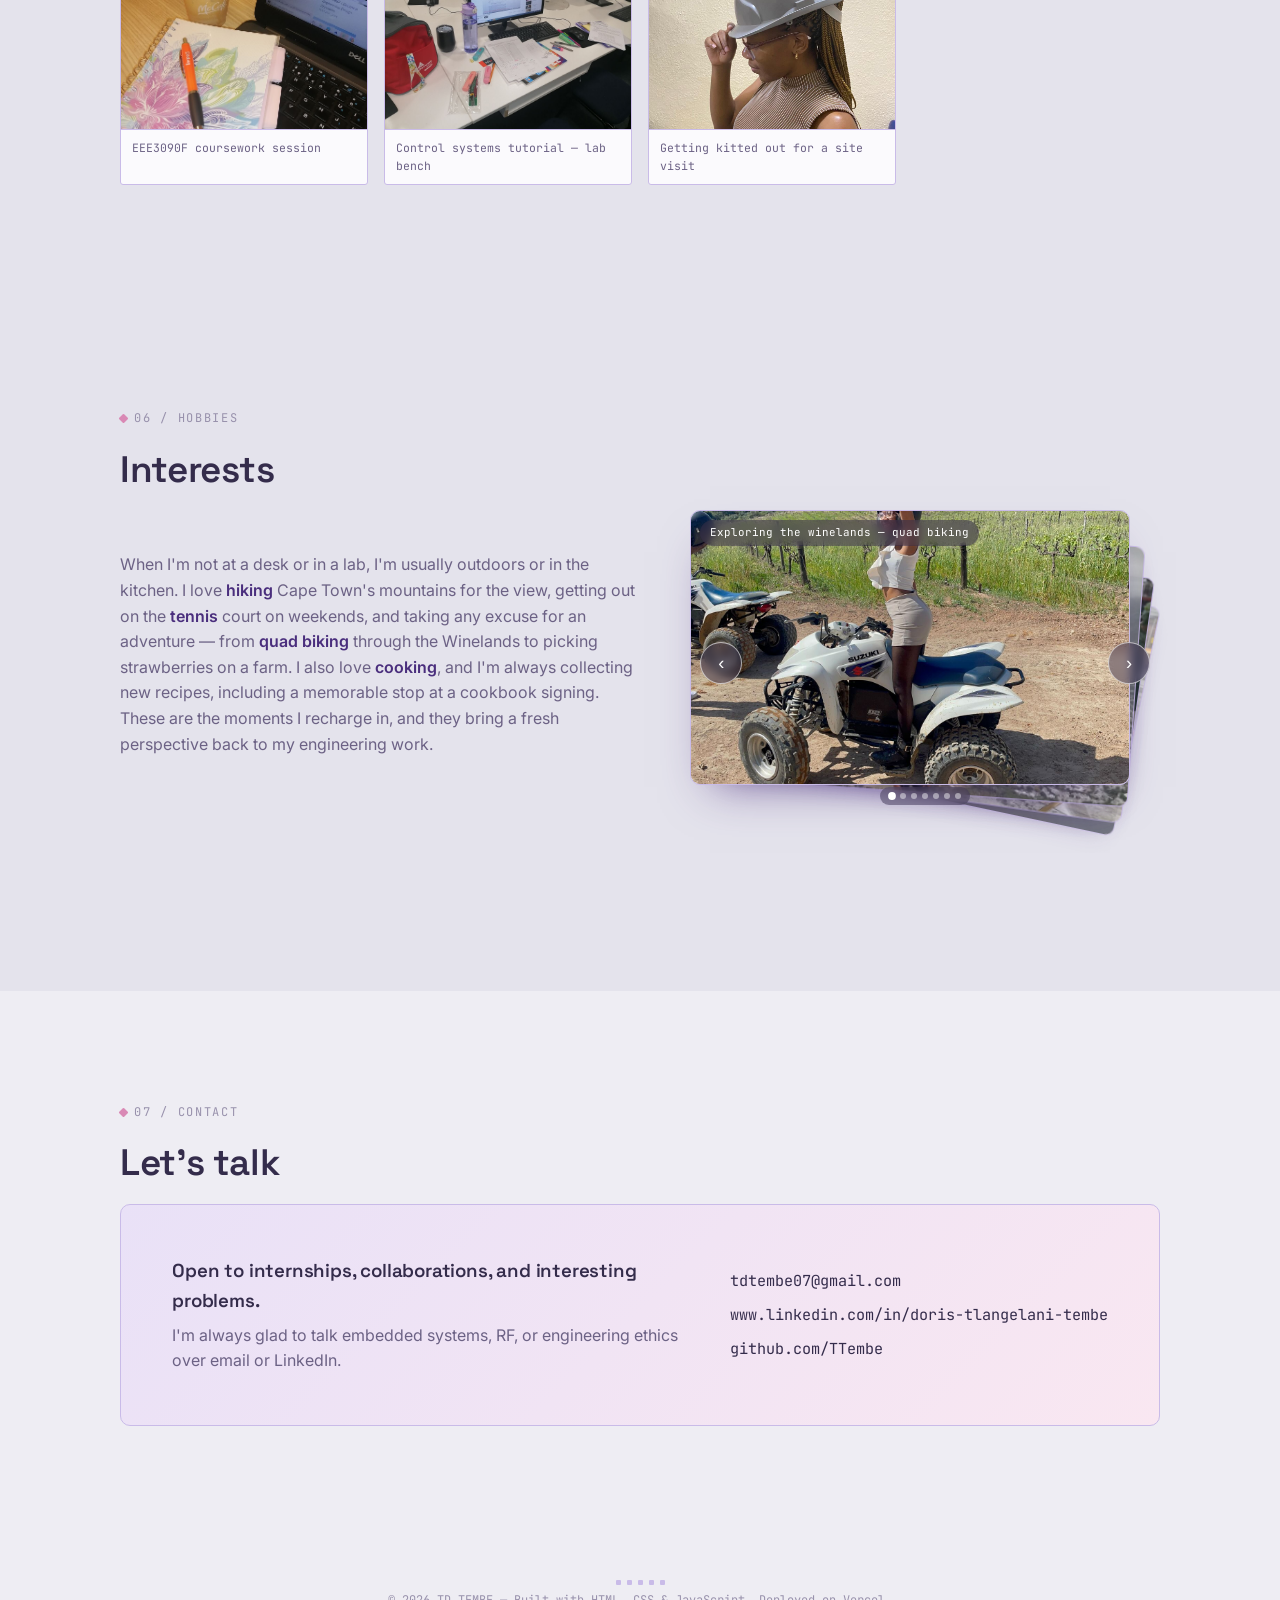
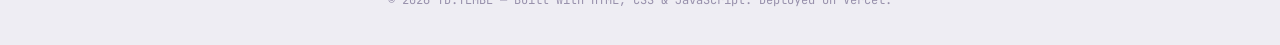
==== commit 5bc9d5b8: "Update index.html Contact changes" ====
--- a/index.html
+++ b/index.html
@@ -589,9 +589,9 @@
         <p style="color:var(--ink-soft); margin:0;">I'm always glad to talk embedded systems, RF, or engineering ethics over email or LinkedIn.</p>
       </div>
       <div class="contact-links">
-        <a href="mailto:your.email@example.com">tdtembe07@gmail.com</a>
-        <a href="https://linkedin.com/in/your-profile" target="_blank" rel="noopener">www.linkedin.com/in/doris-tlangelani-tembe</a>
-        <a href="https://github.com/your-username" target="_blank" rel="noopener">github.com/TTembe</a>
+        <a href="tdtembe07@gmail.com">tdtembe07@gmail.com</a>
+        <a href="www.linkedin.com/in/doris-tlangelani-tembe" target="_blank" rel="noopener">www.linkedin.com/in/doris-tlangelani-tembe</a>
+        <a href="https://github.com/TTembe" target="_blank" rel="noopener">github.com/TTembe</a>
       </div>
     </div>
   </div>
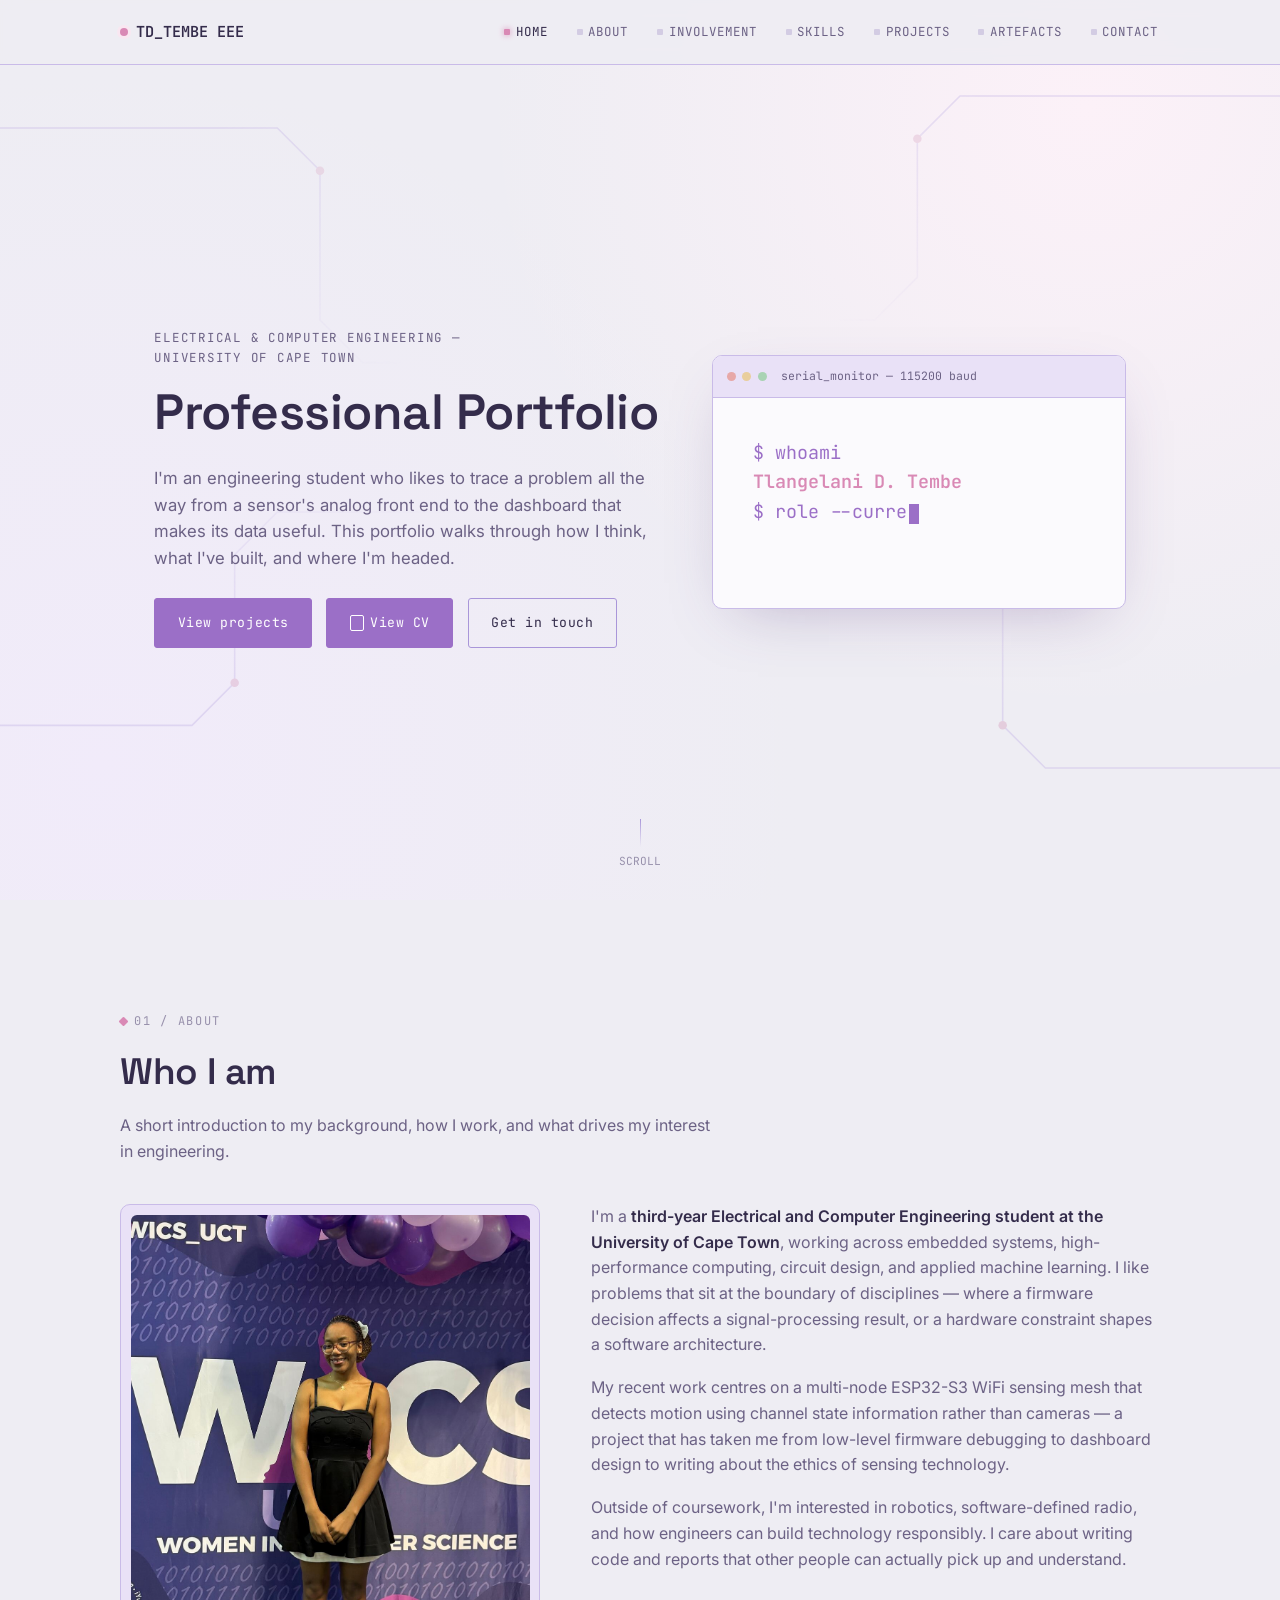
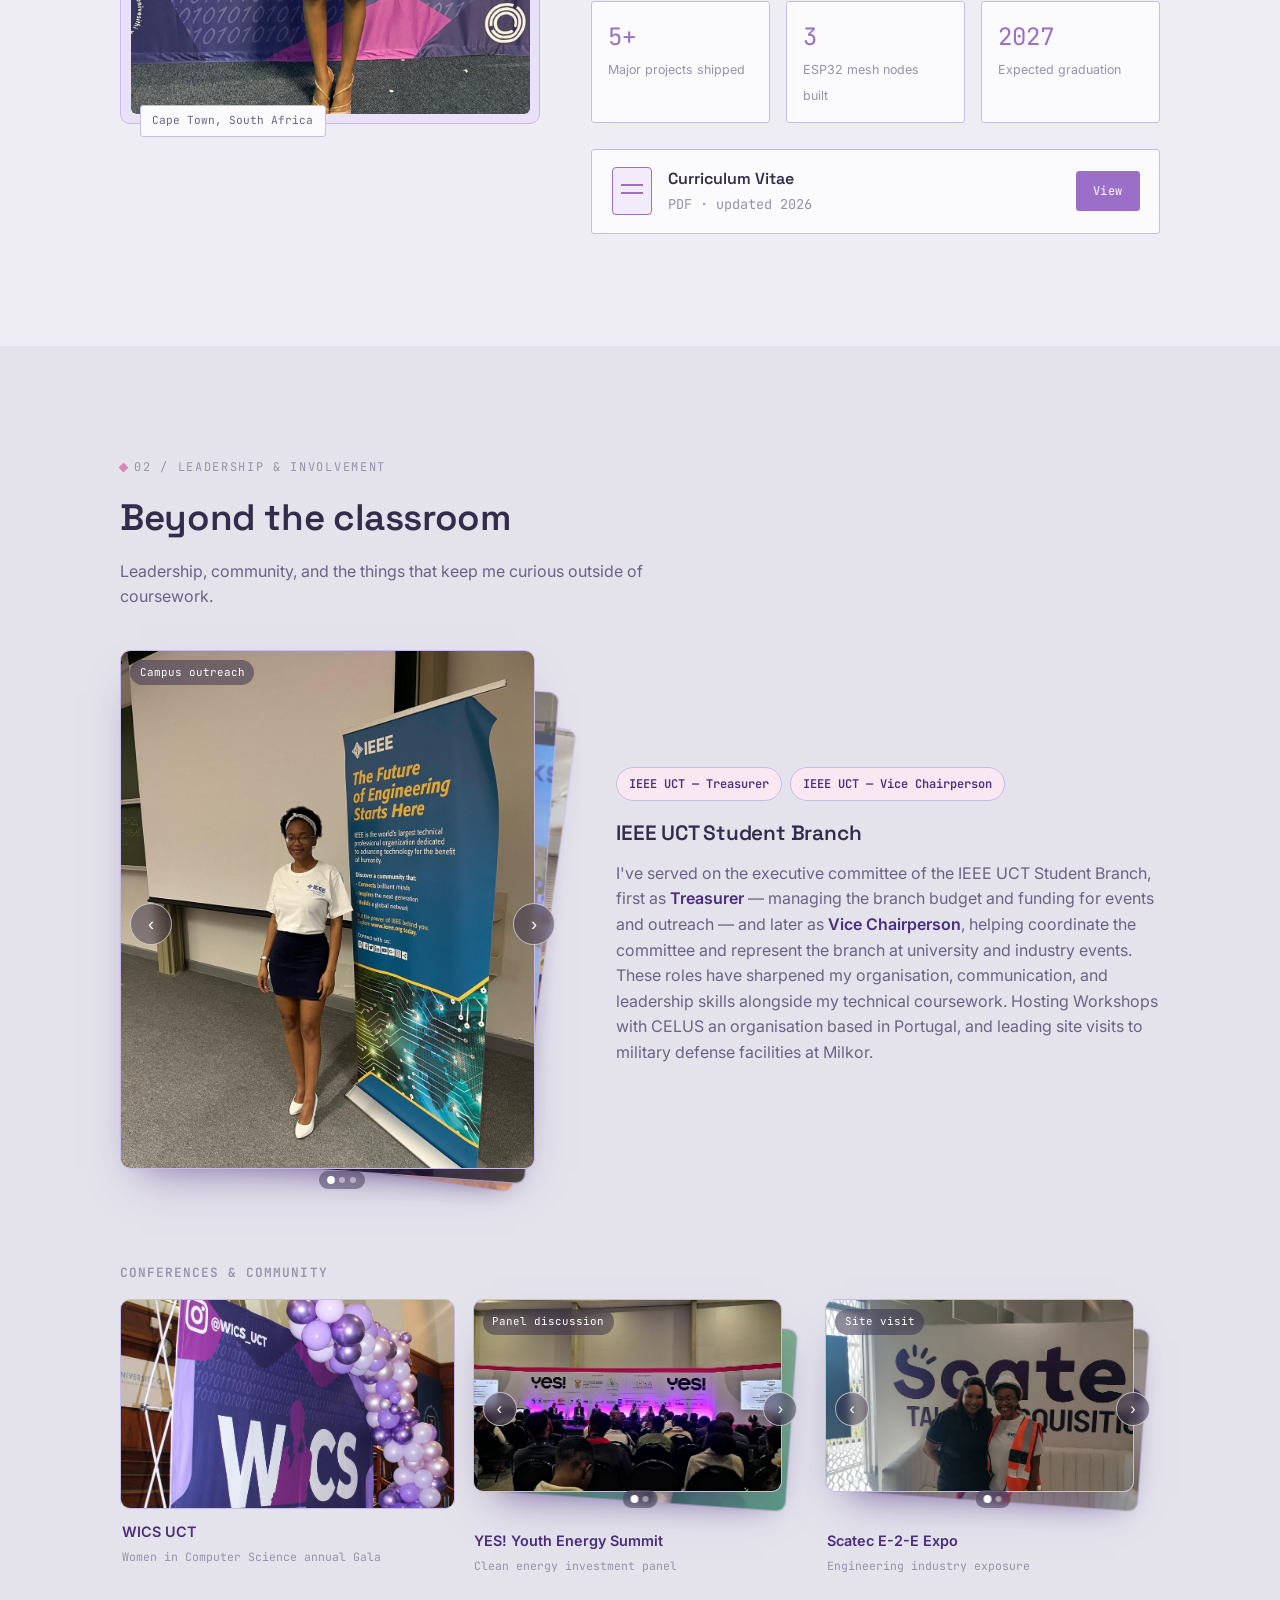
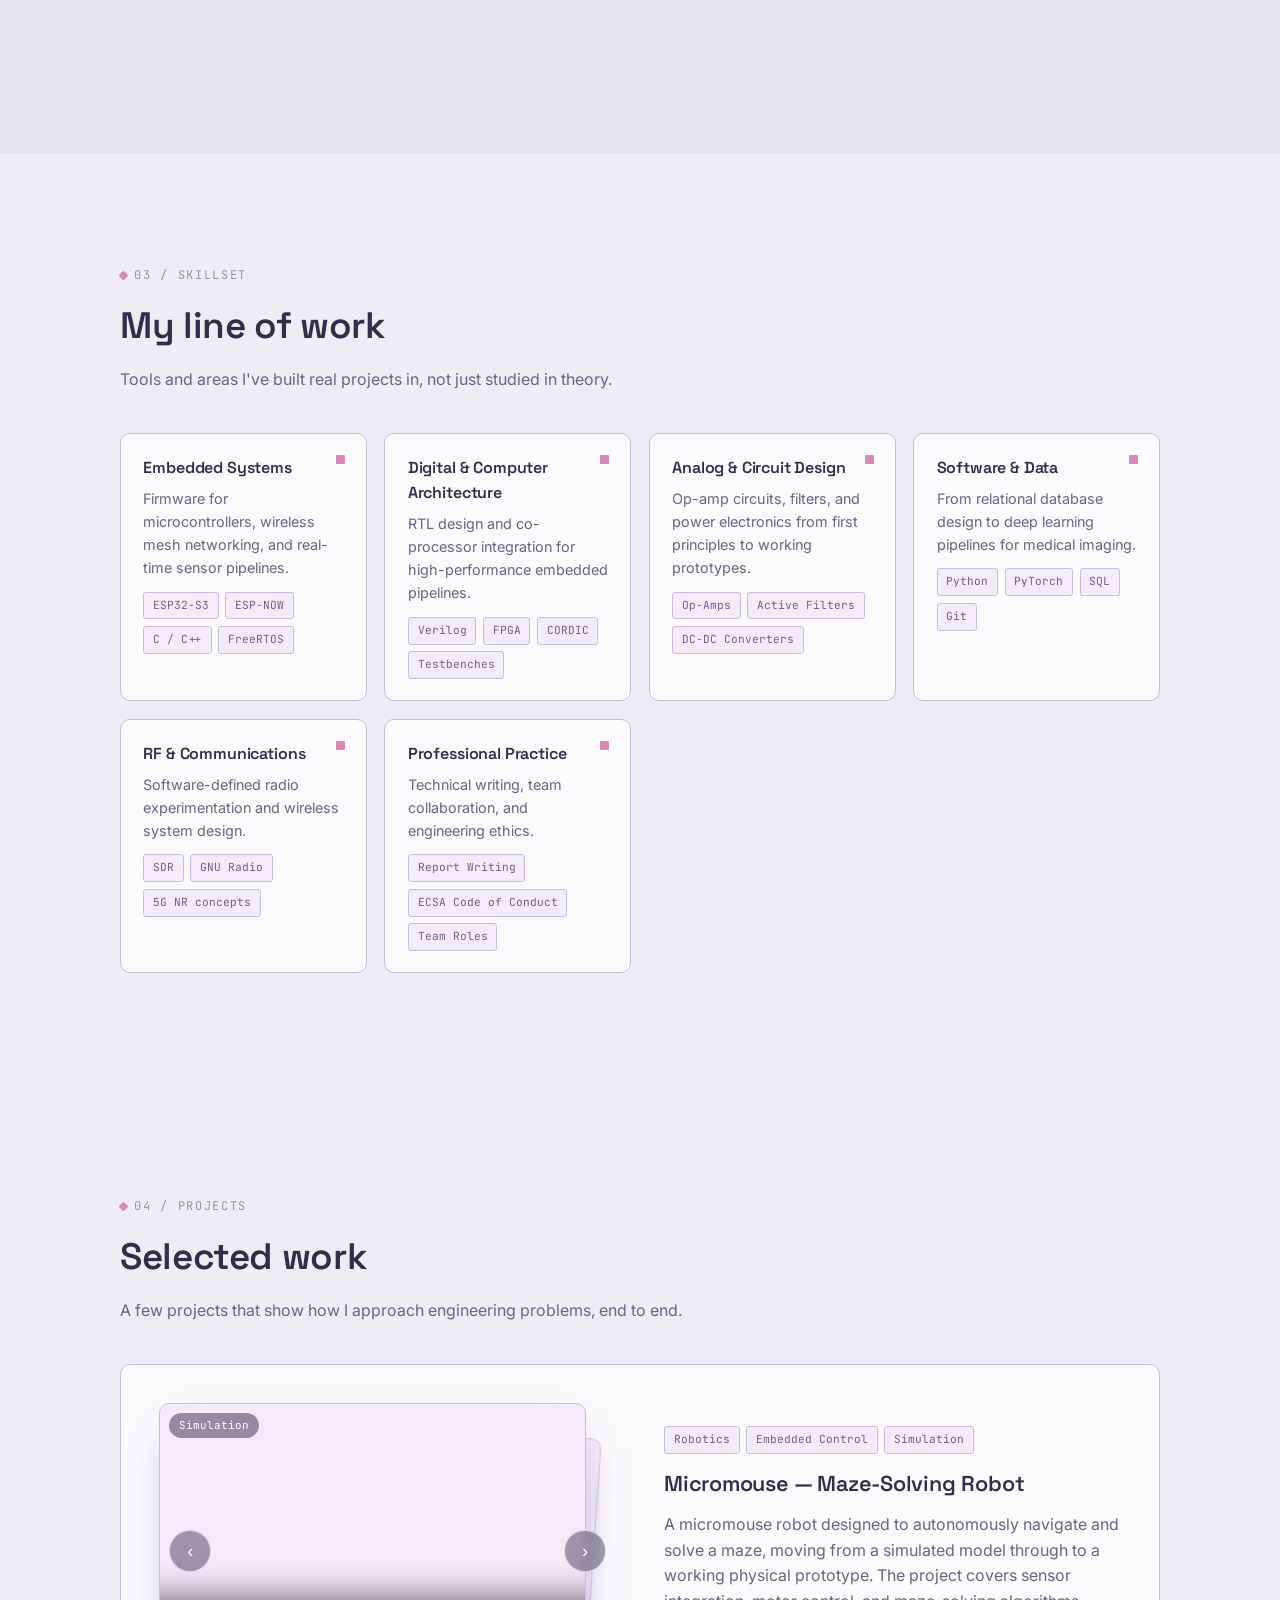
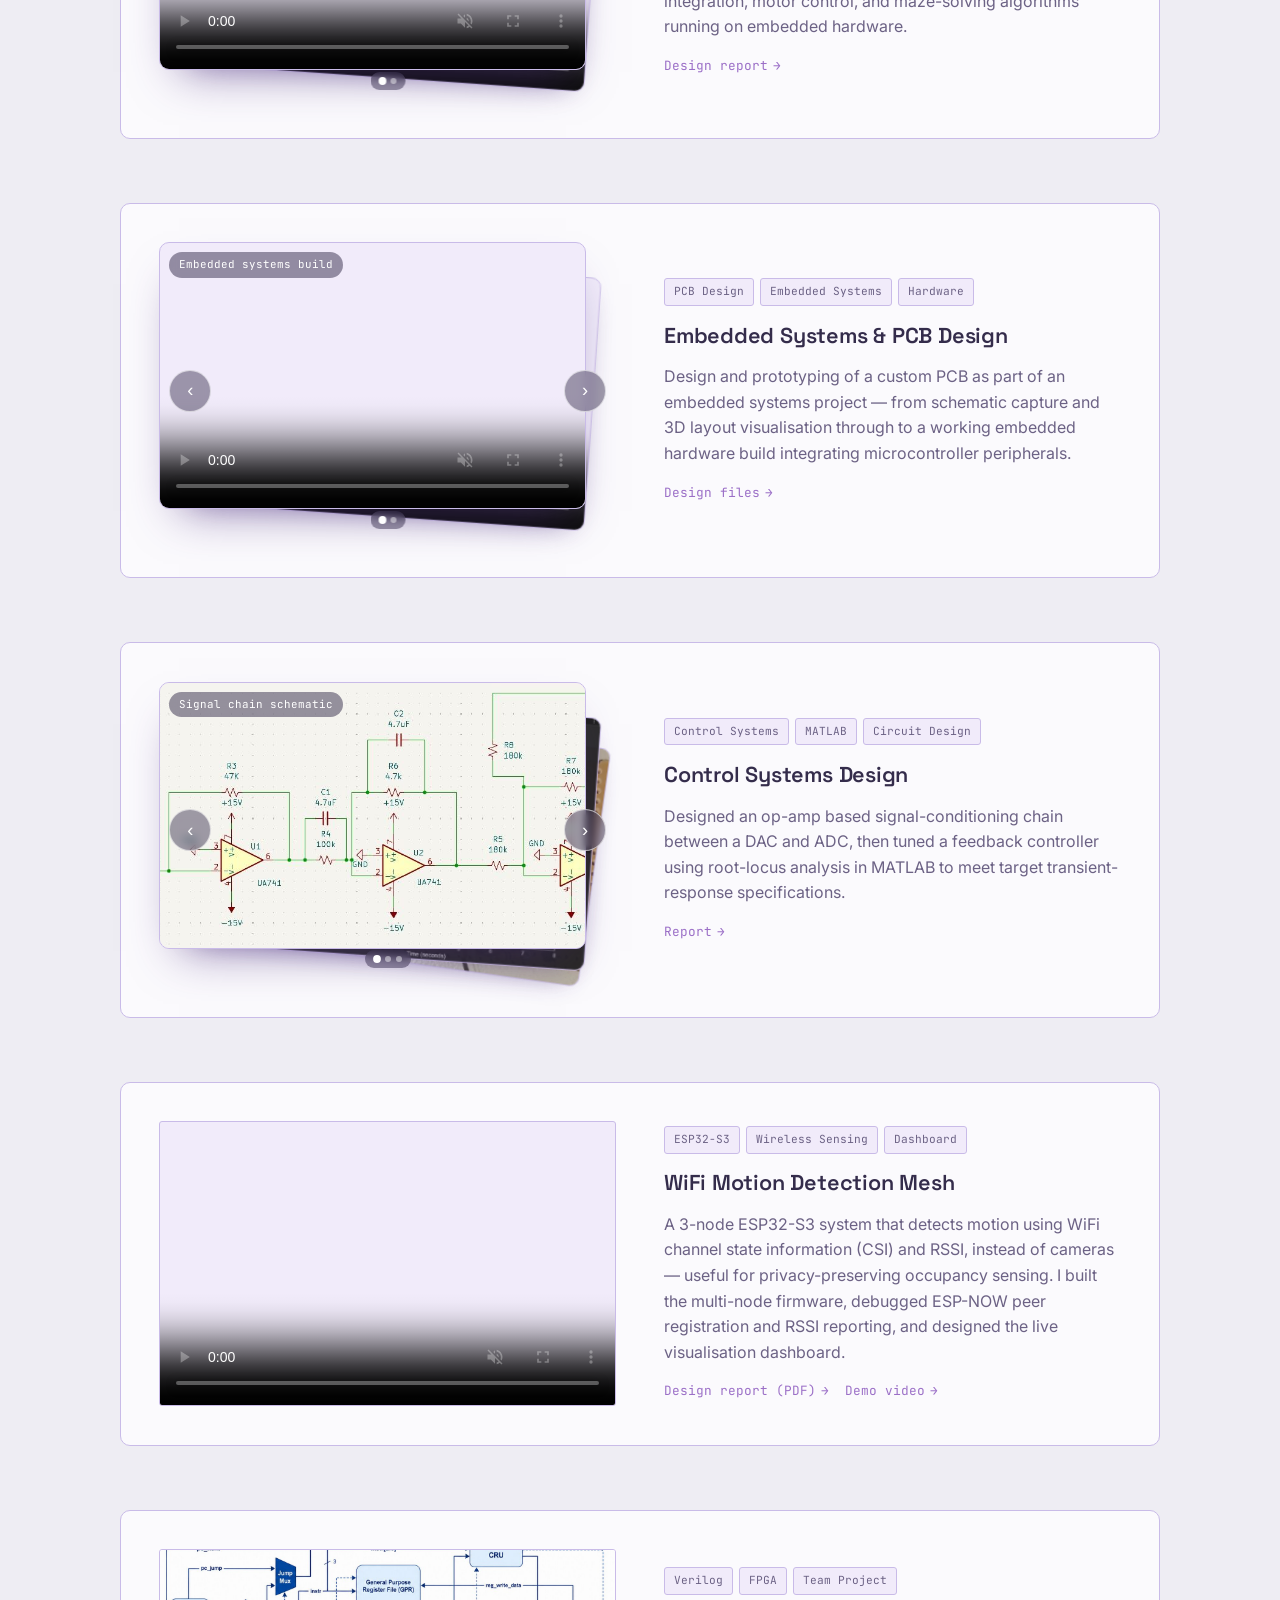
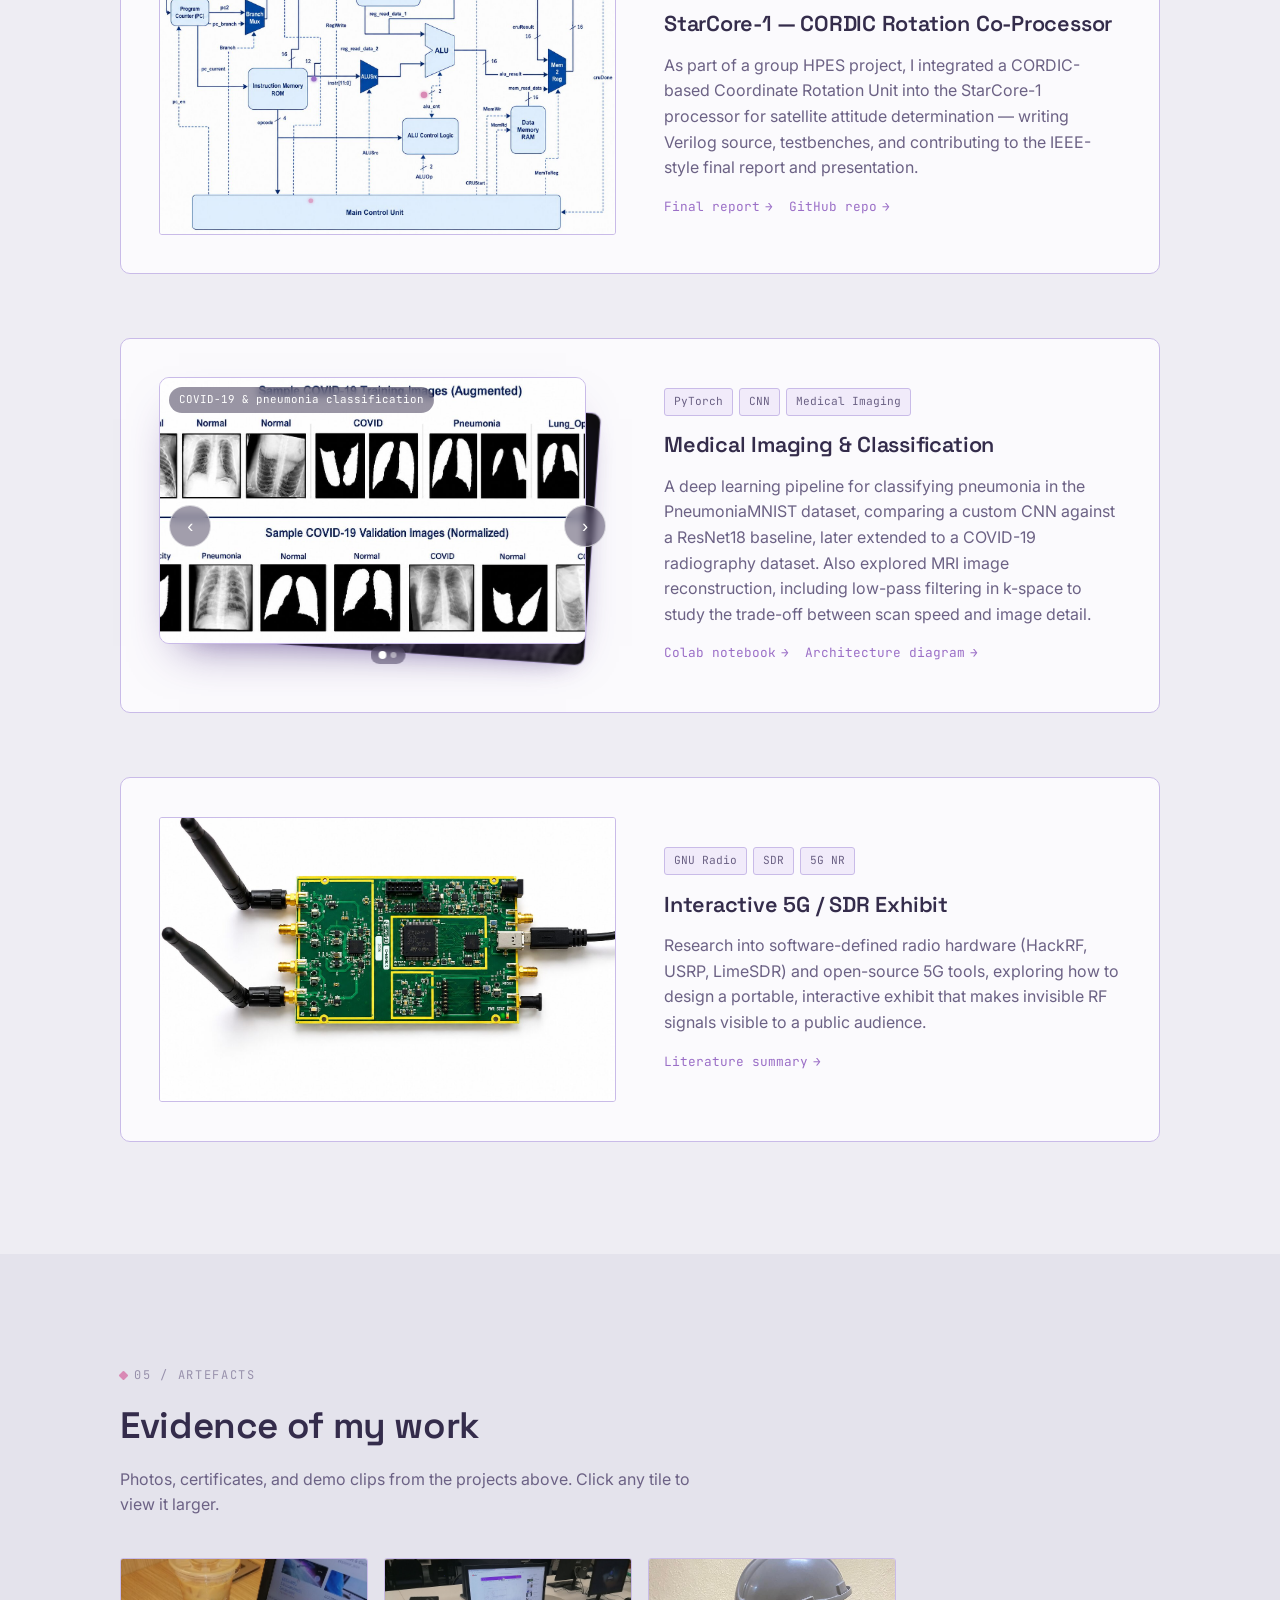
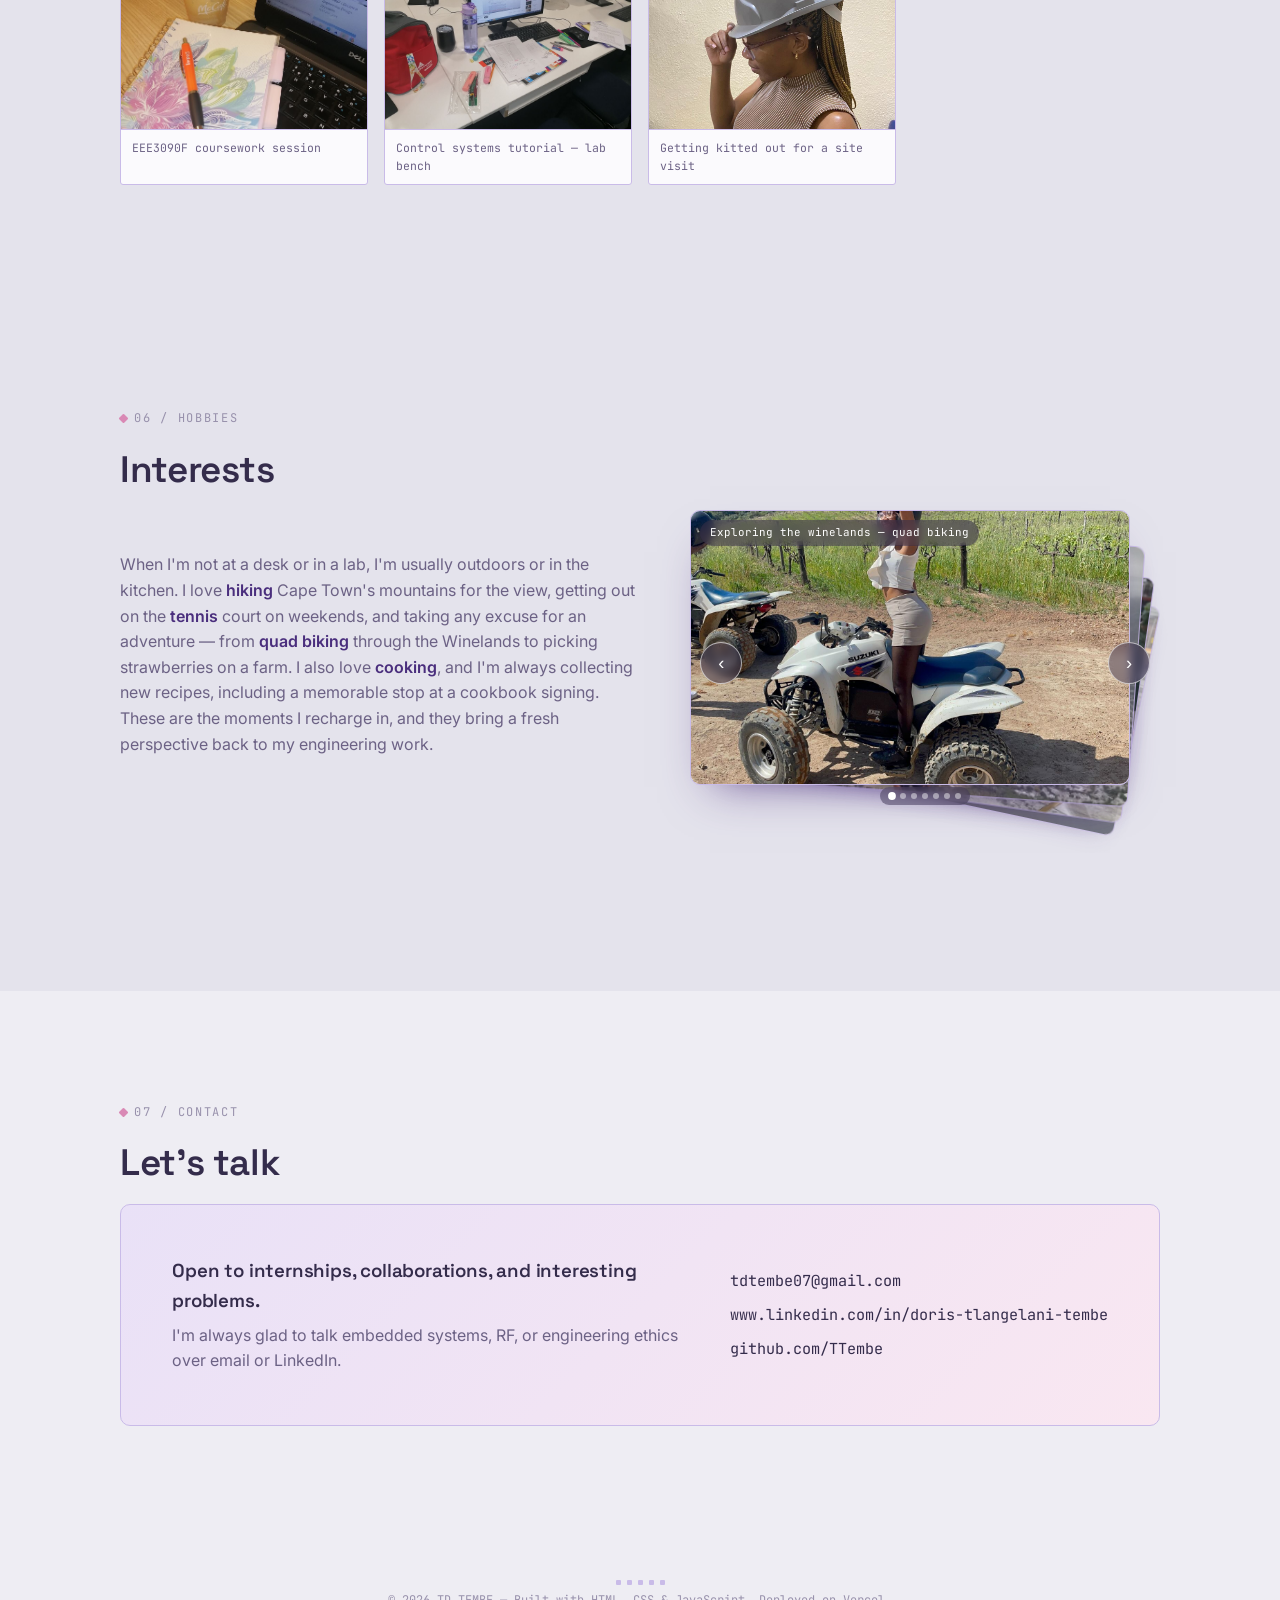
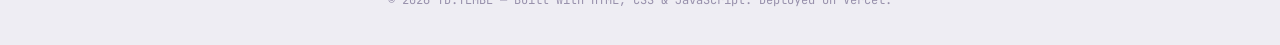
==== commit 8b90c69f: "Update index.html" ====
--- a/index.html
+++ b/index.html
@@ -589,8 +589,8 @@
         <p style="color:var(--ink-soft); margin:0;">I'm always glad to talk embedded systems, RF, or engineering ethics over email or LinkedIn.</p>
       </div>
       <div class="contact-links">
-        <a href="tdtembe07@gmail.com">tdtembe07@gmail.com</a>
-        <a href="www.linkedin.com/in/doris-tlangelani-tembe" target="_blank" rel="noopener">www.linkedin.com/in/doris-tlangelani-tembe</a>
+        <a href="mailto:tdtembe07@gmail.com">tdtembe07@gmail.com</a>
+        <a href="https://www.linkedin.com/in/doris-tlangelani-tembe" target="_blank" rel="noopener">www.linkedin.com/in/doris-tlangelani-tembe</a>
         <a href="https://github.com/TTembe" target="_blank" rel="noopener">github.com/TTembe</a>
       </div>
     </div>
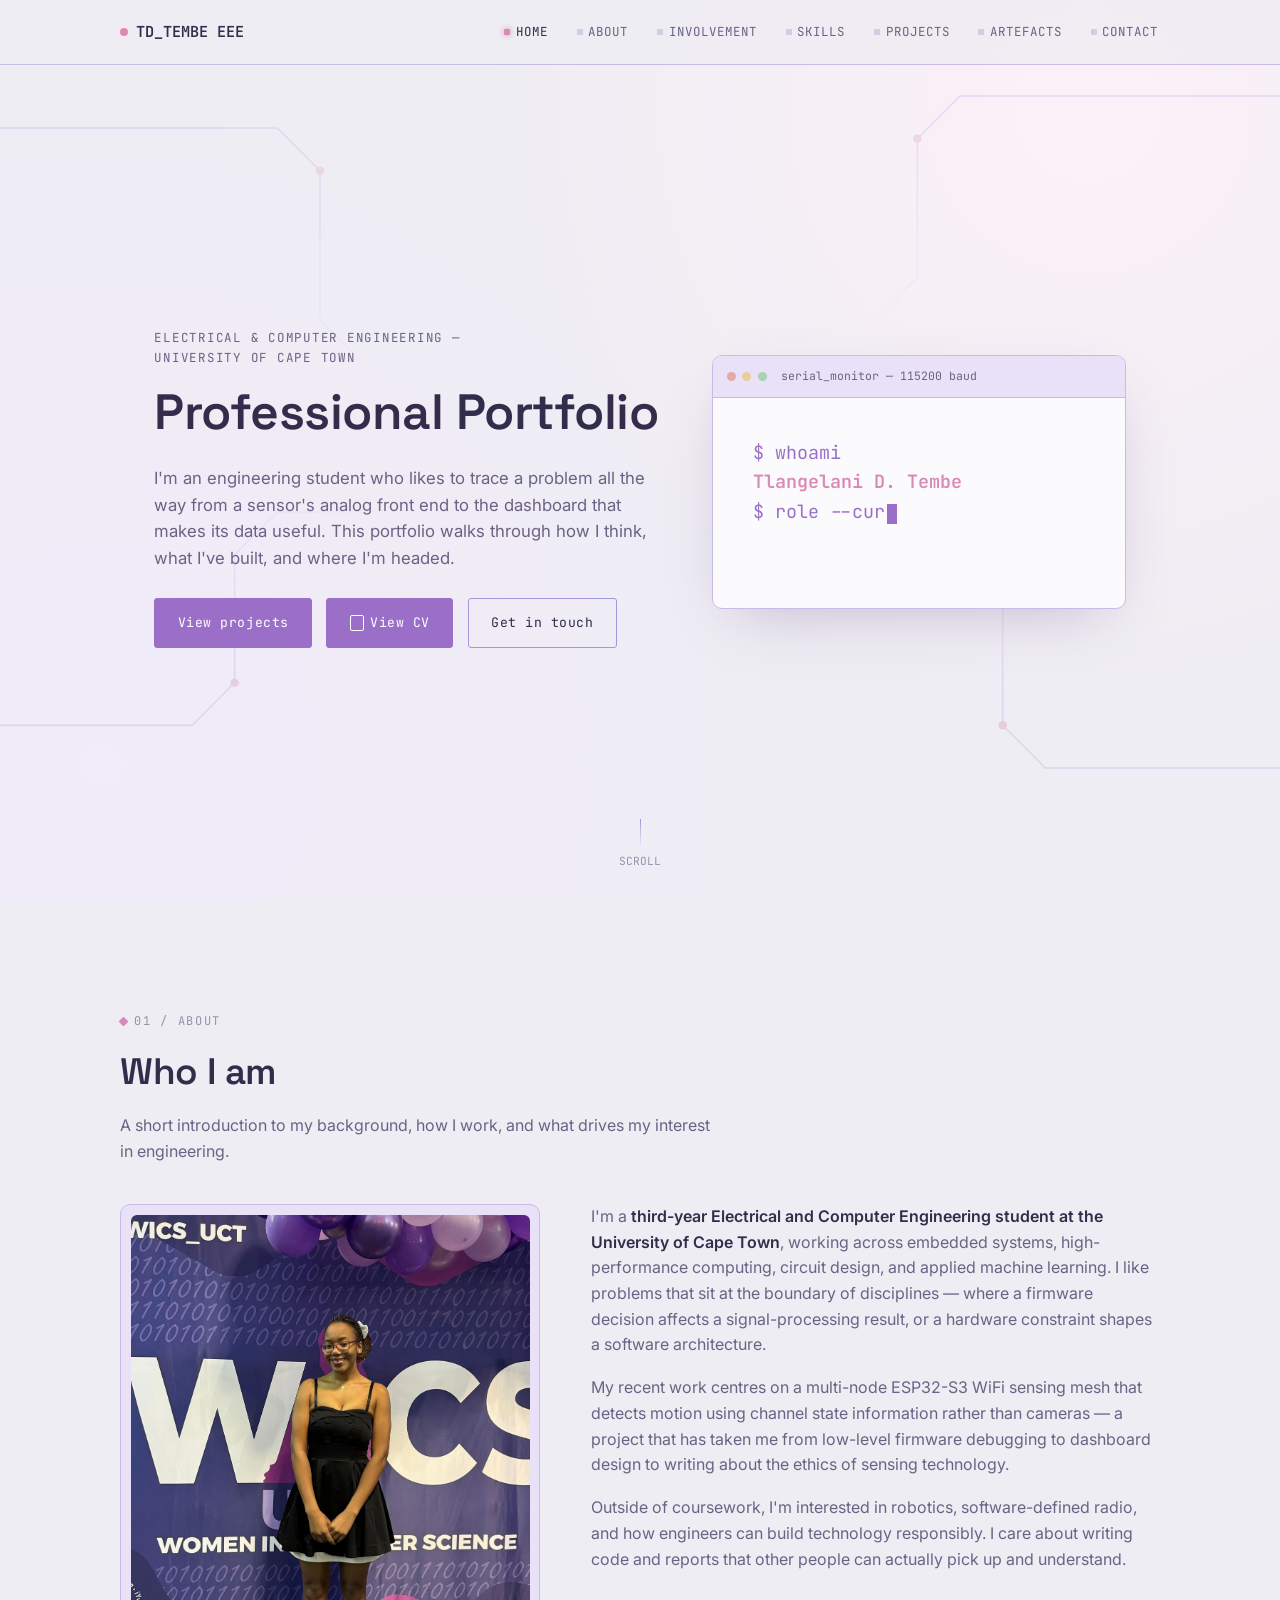
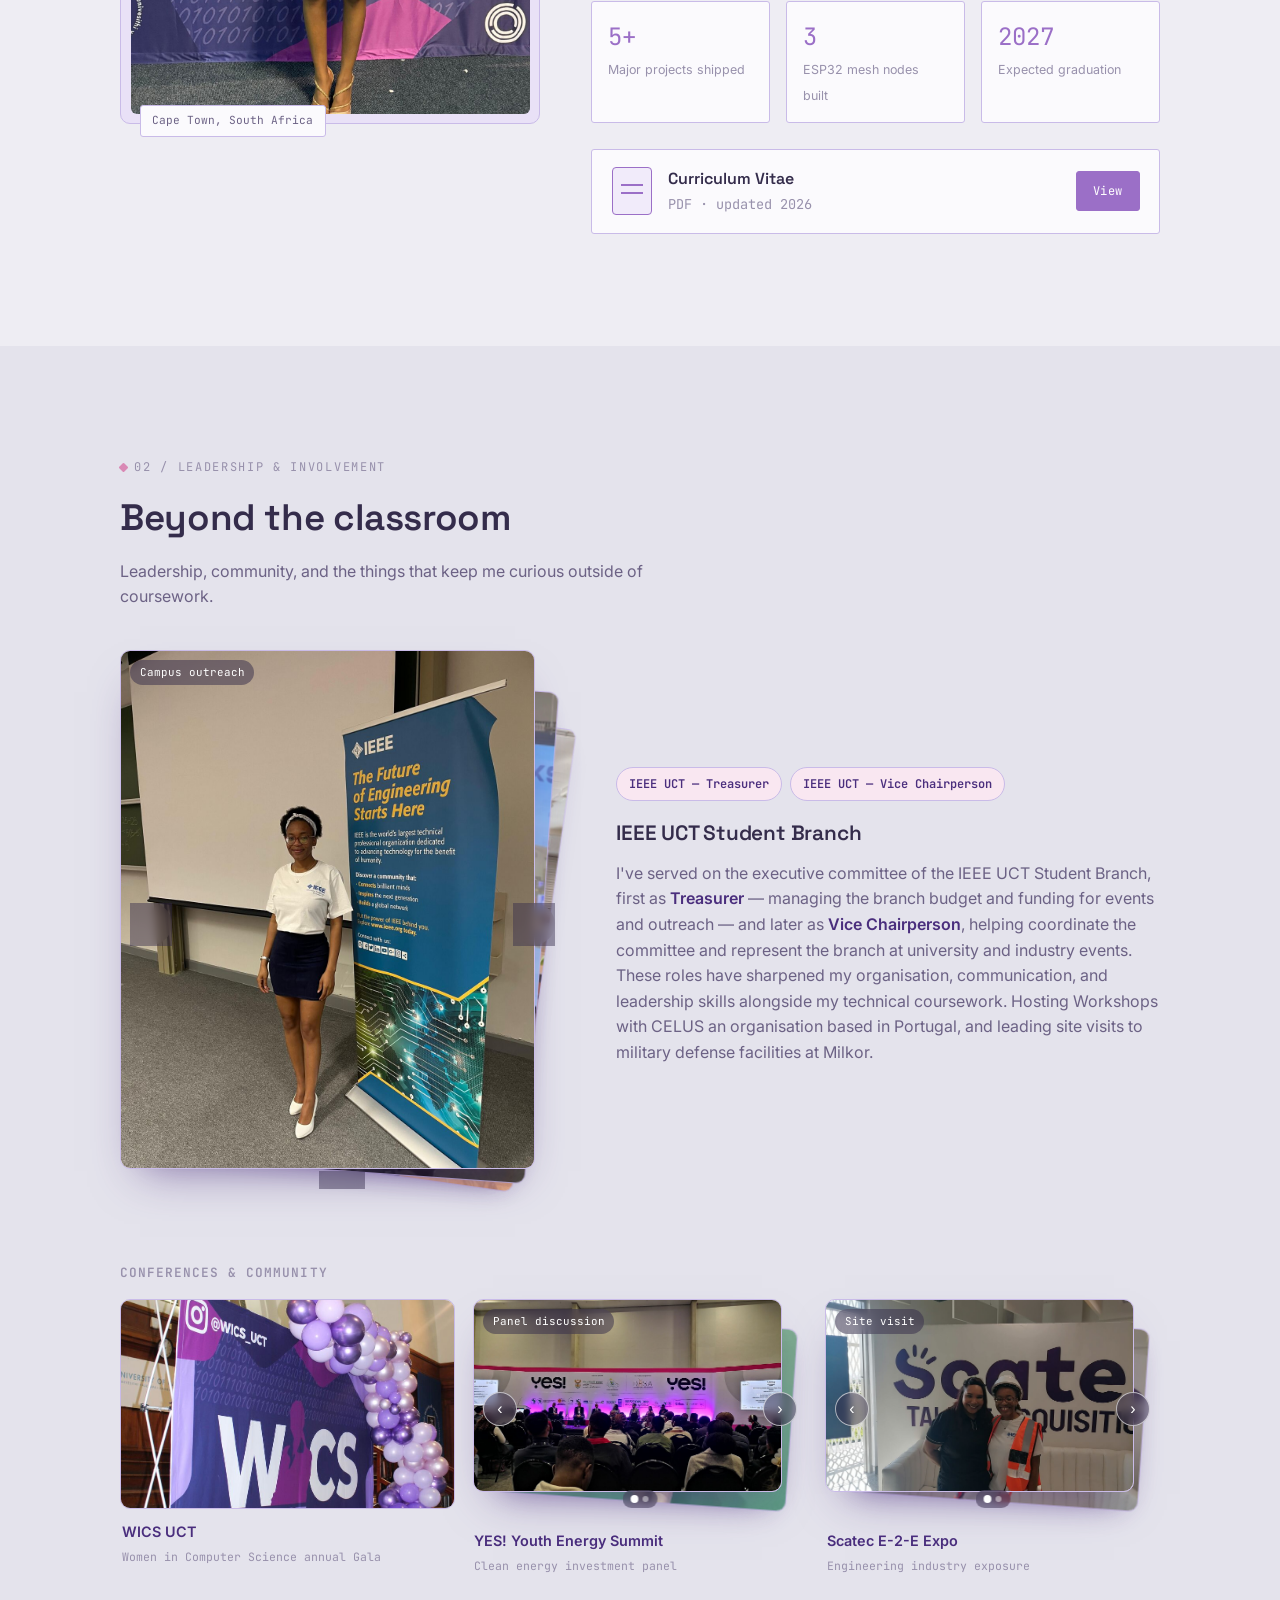
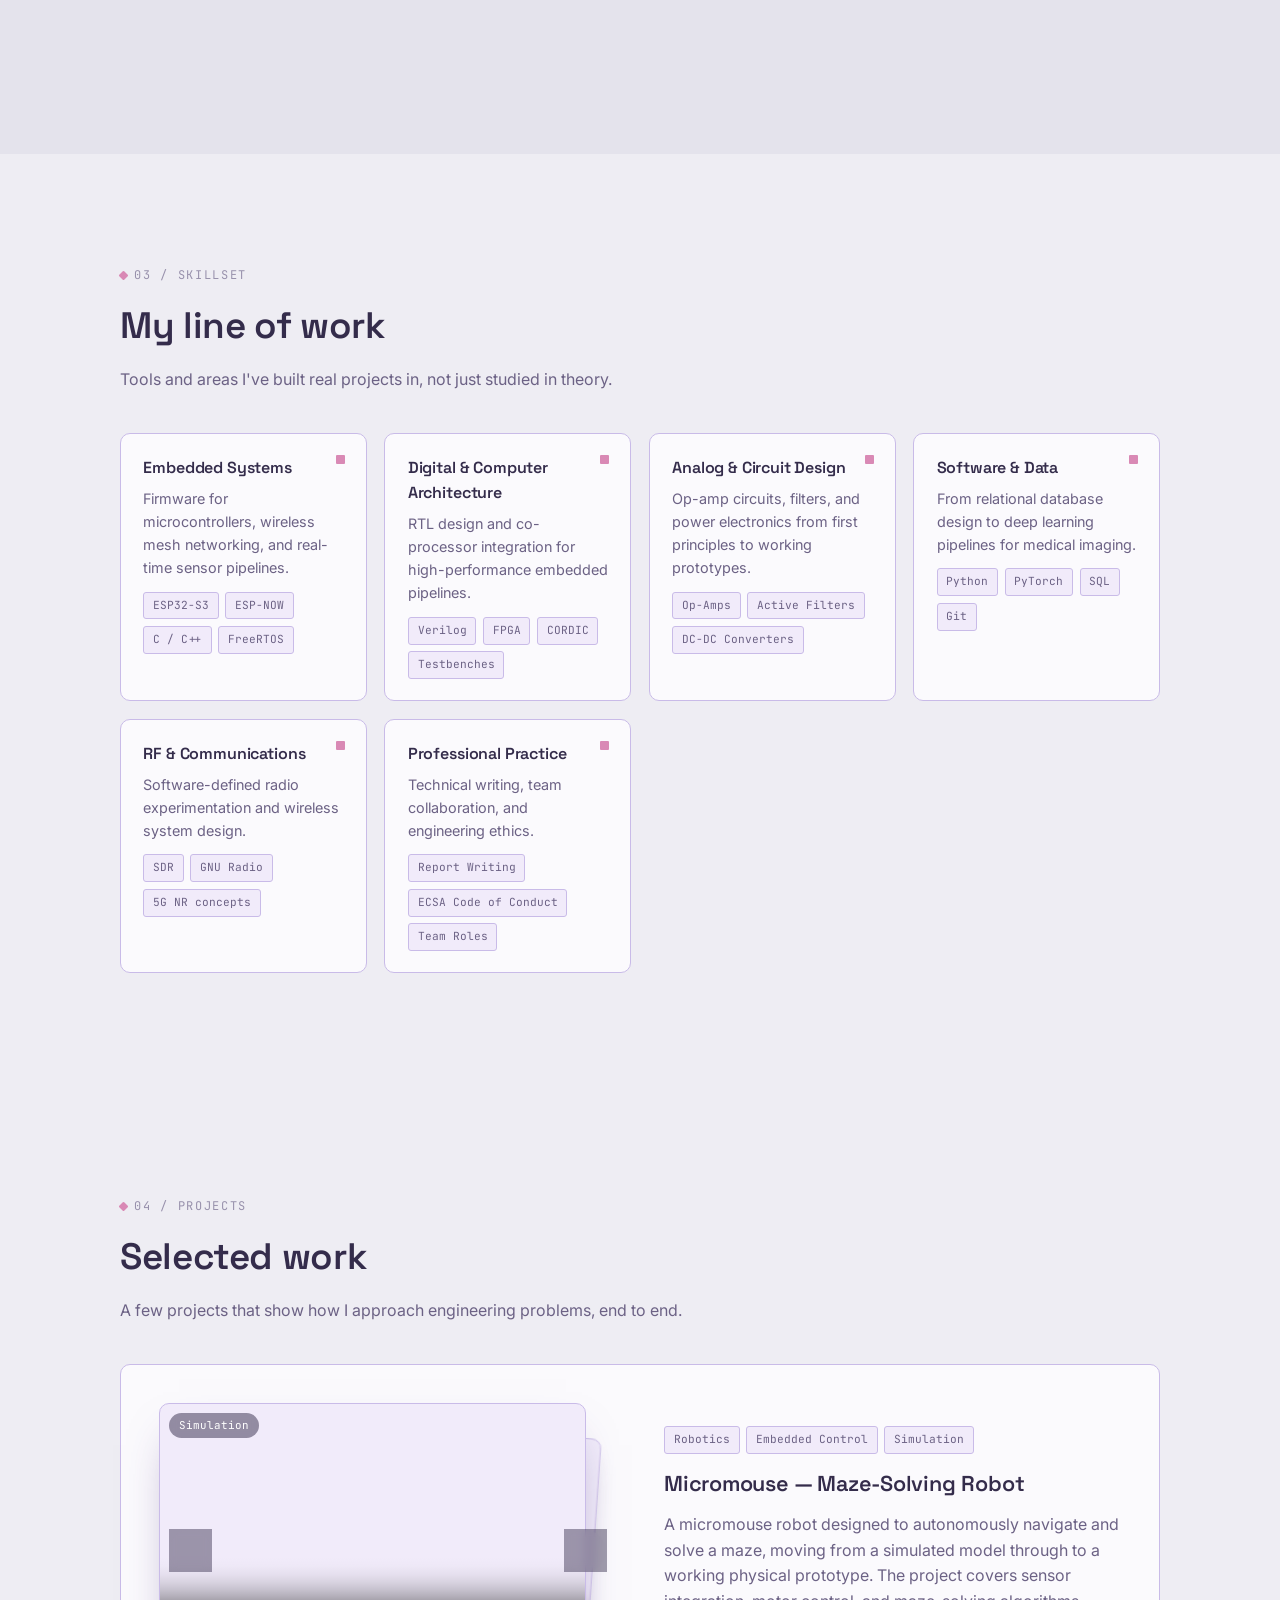
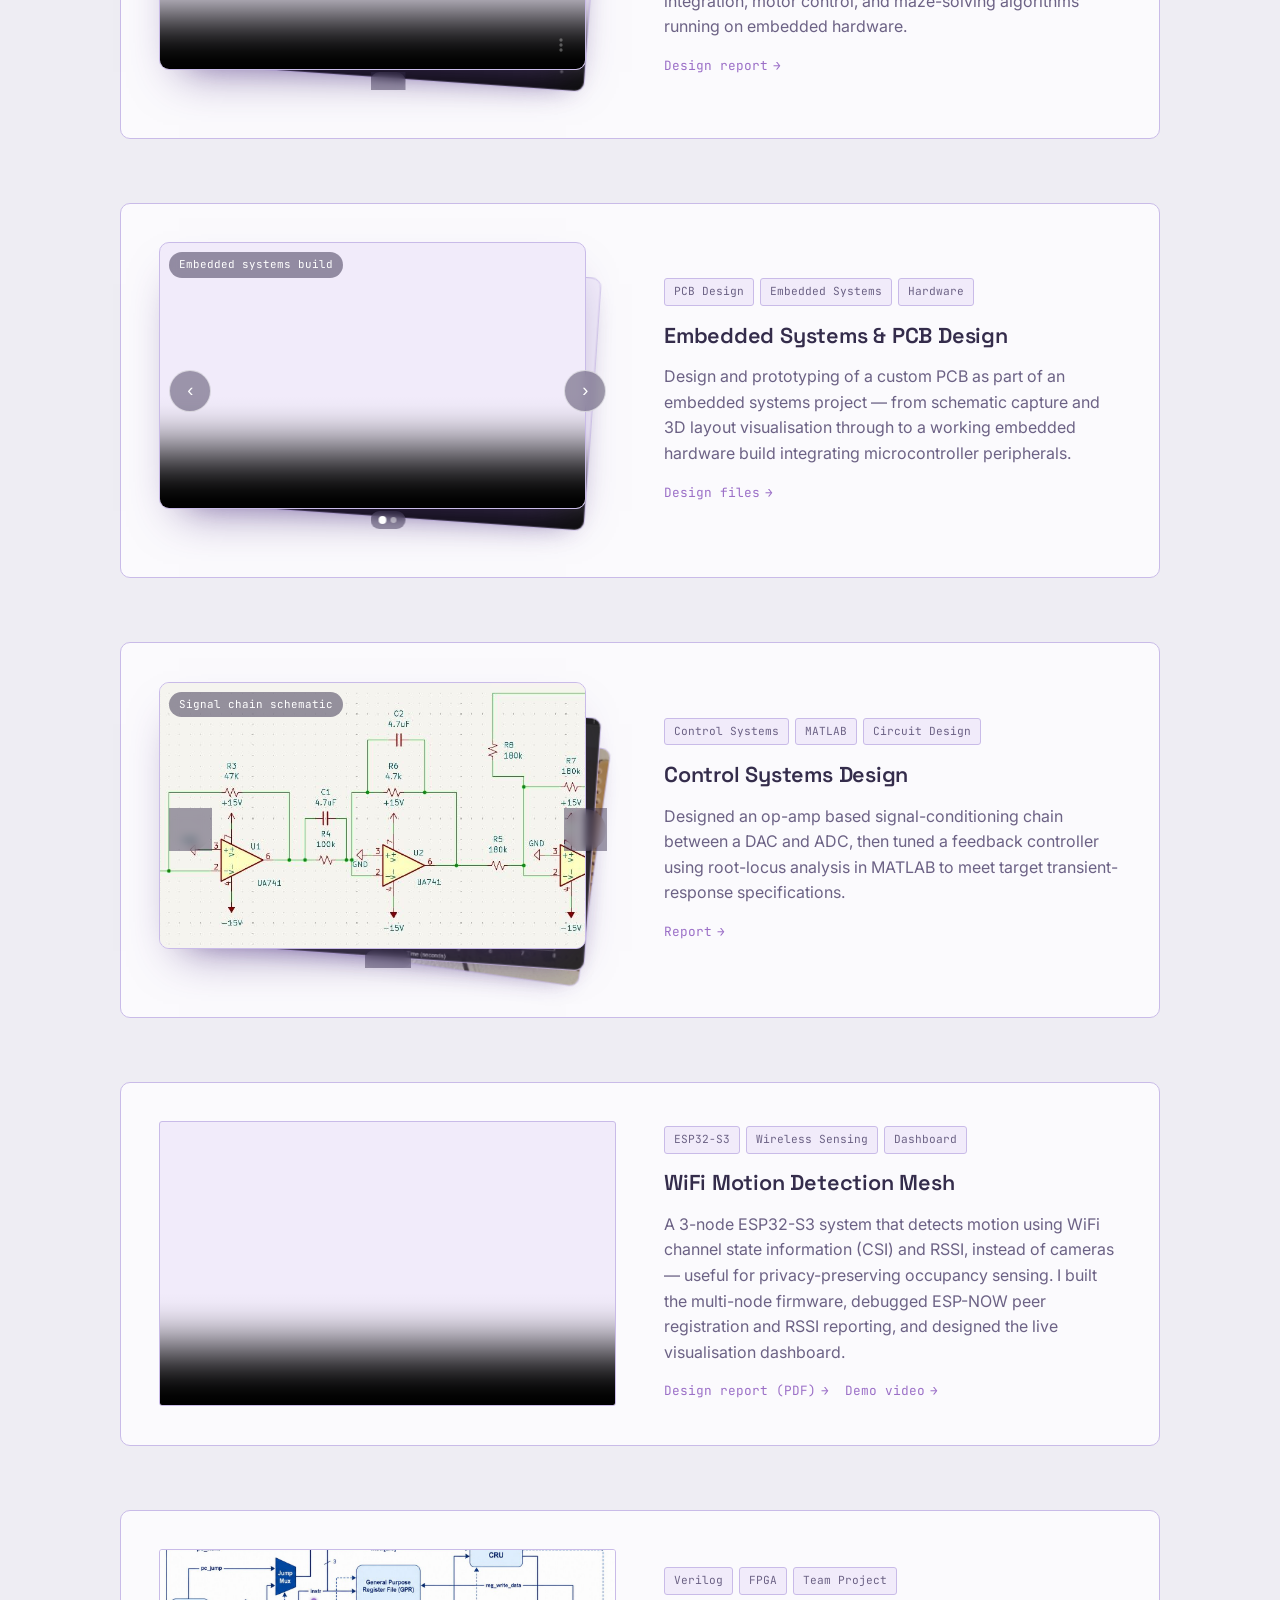
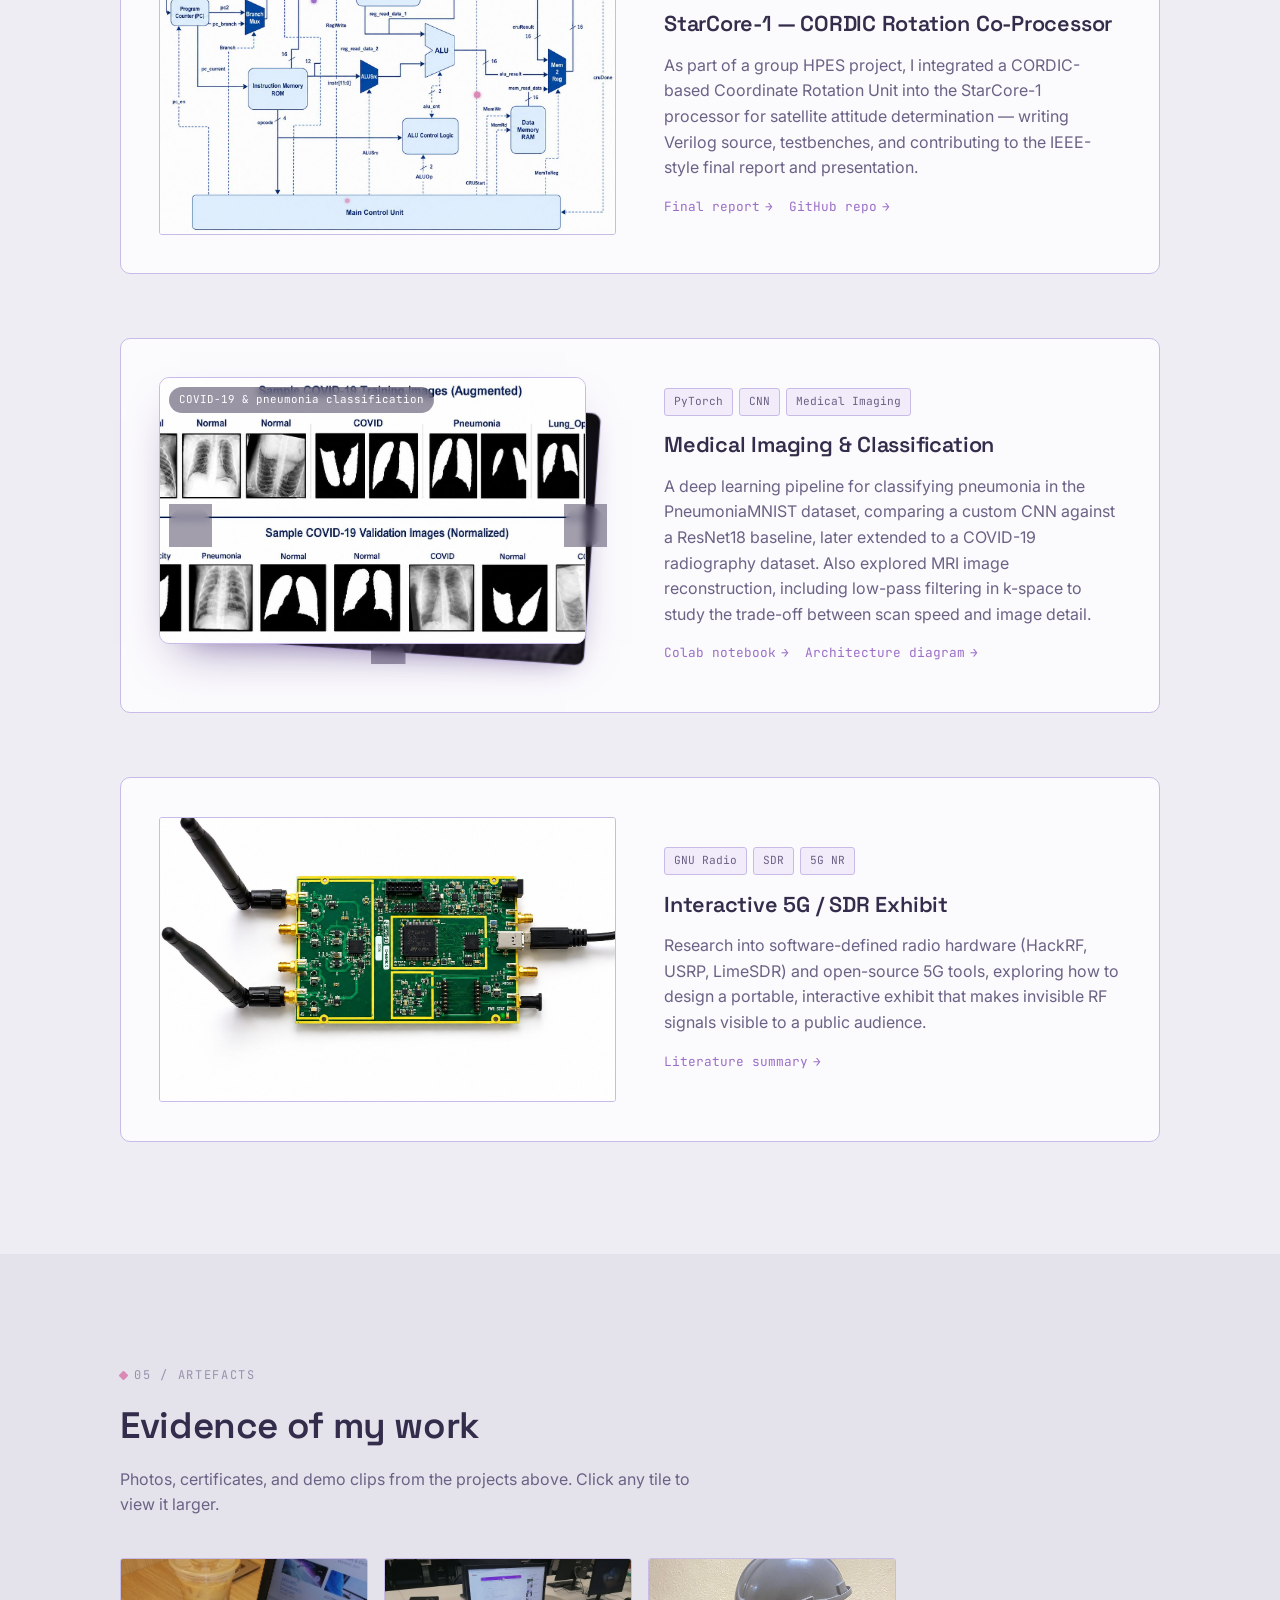
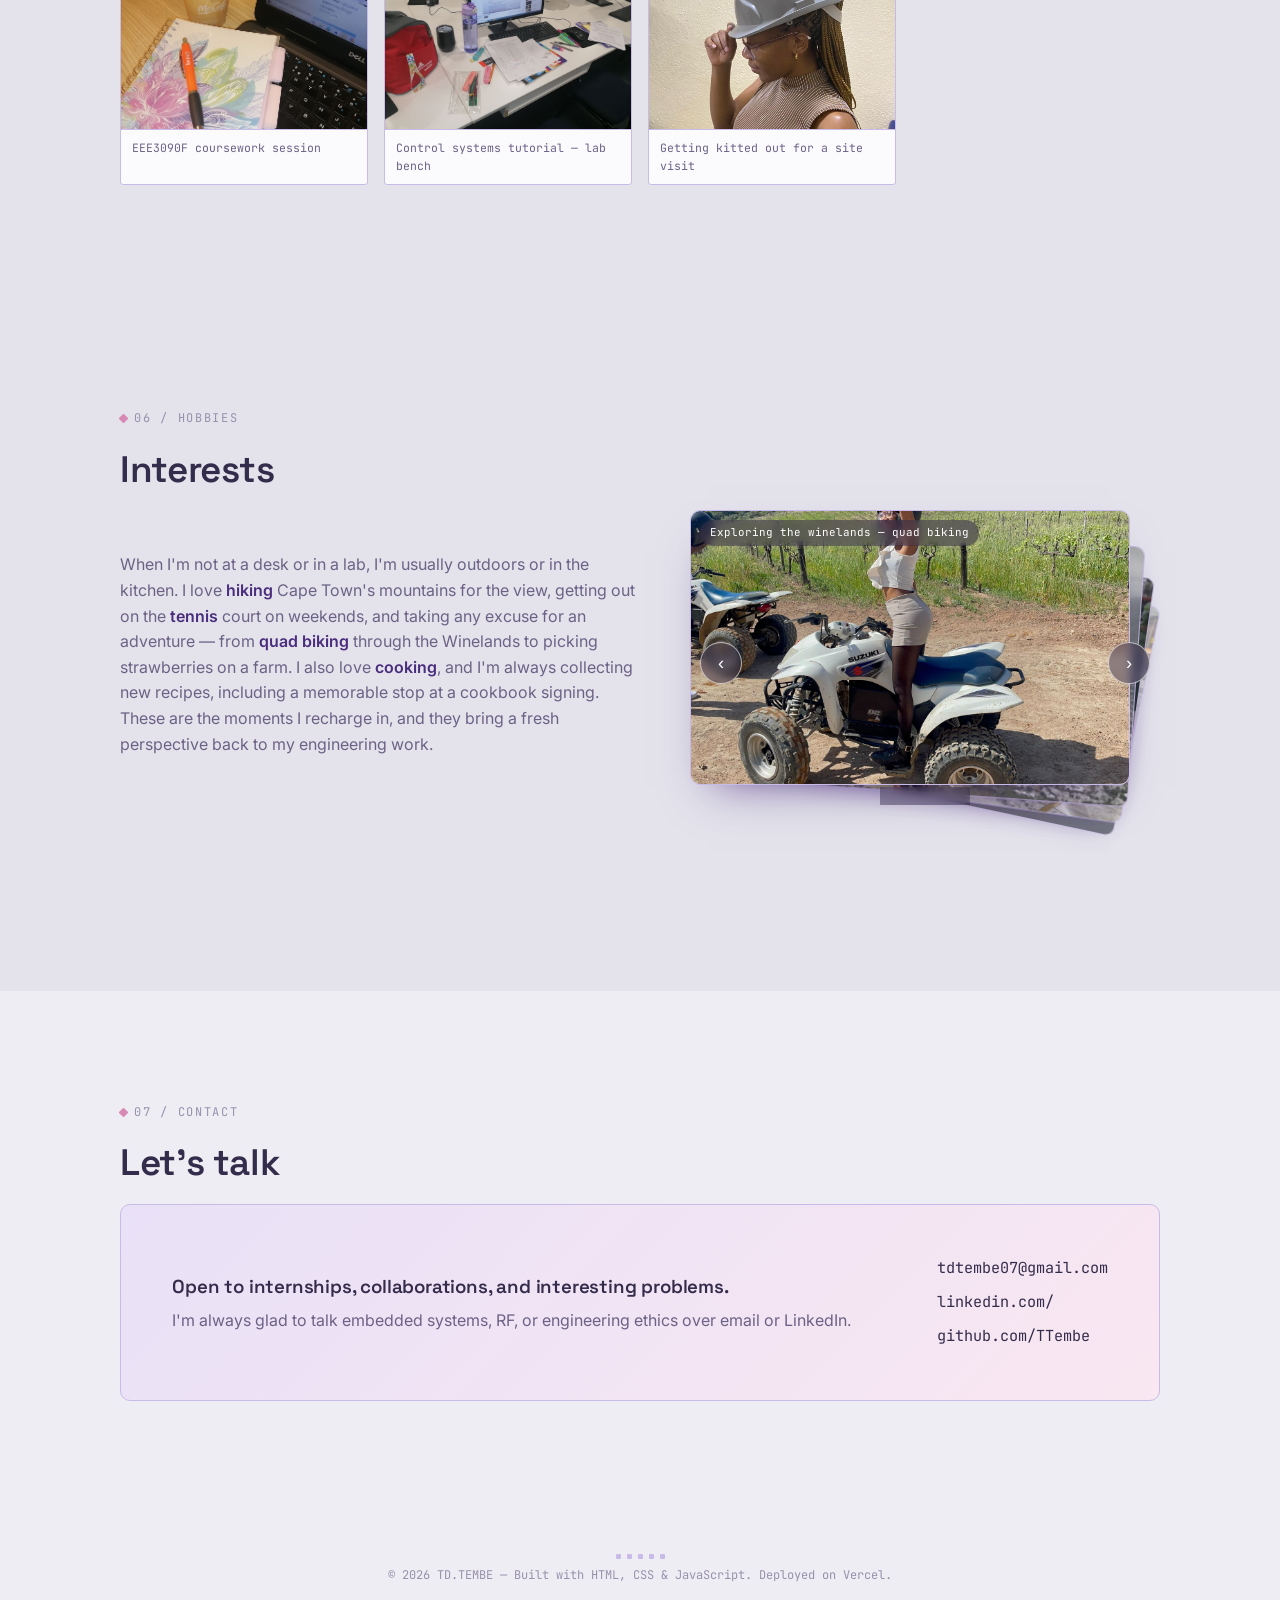
==== commit 427cc8b5: "Update index.html" ====
--- a/index.html
+++ b/index.html
@@ -590,7 +590,7 @@
       </div>
       <div class="contact-links">
         <a href="mailto:tdtembe07@gmail.com">tdtembe07@gmail.com</a>
-        <a href="https://www.linkedin.com/in/doris-tlangelani-tembe" target="_blank" rel="noopener">www.linkedin.com/in/doris-tlangelani-tembe</a>
+        <a href="https://www.linkedin.com/in/doris-tlangelani-tembe" target="_blank" rel="noopener">linkedin.com/</a>
         <a href="https://github.com/TTembe" target="_blank" rel="noopener">github.com/TTembe</a>
       </div>
     </div>
